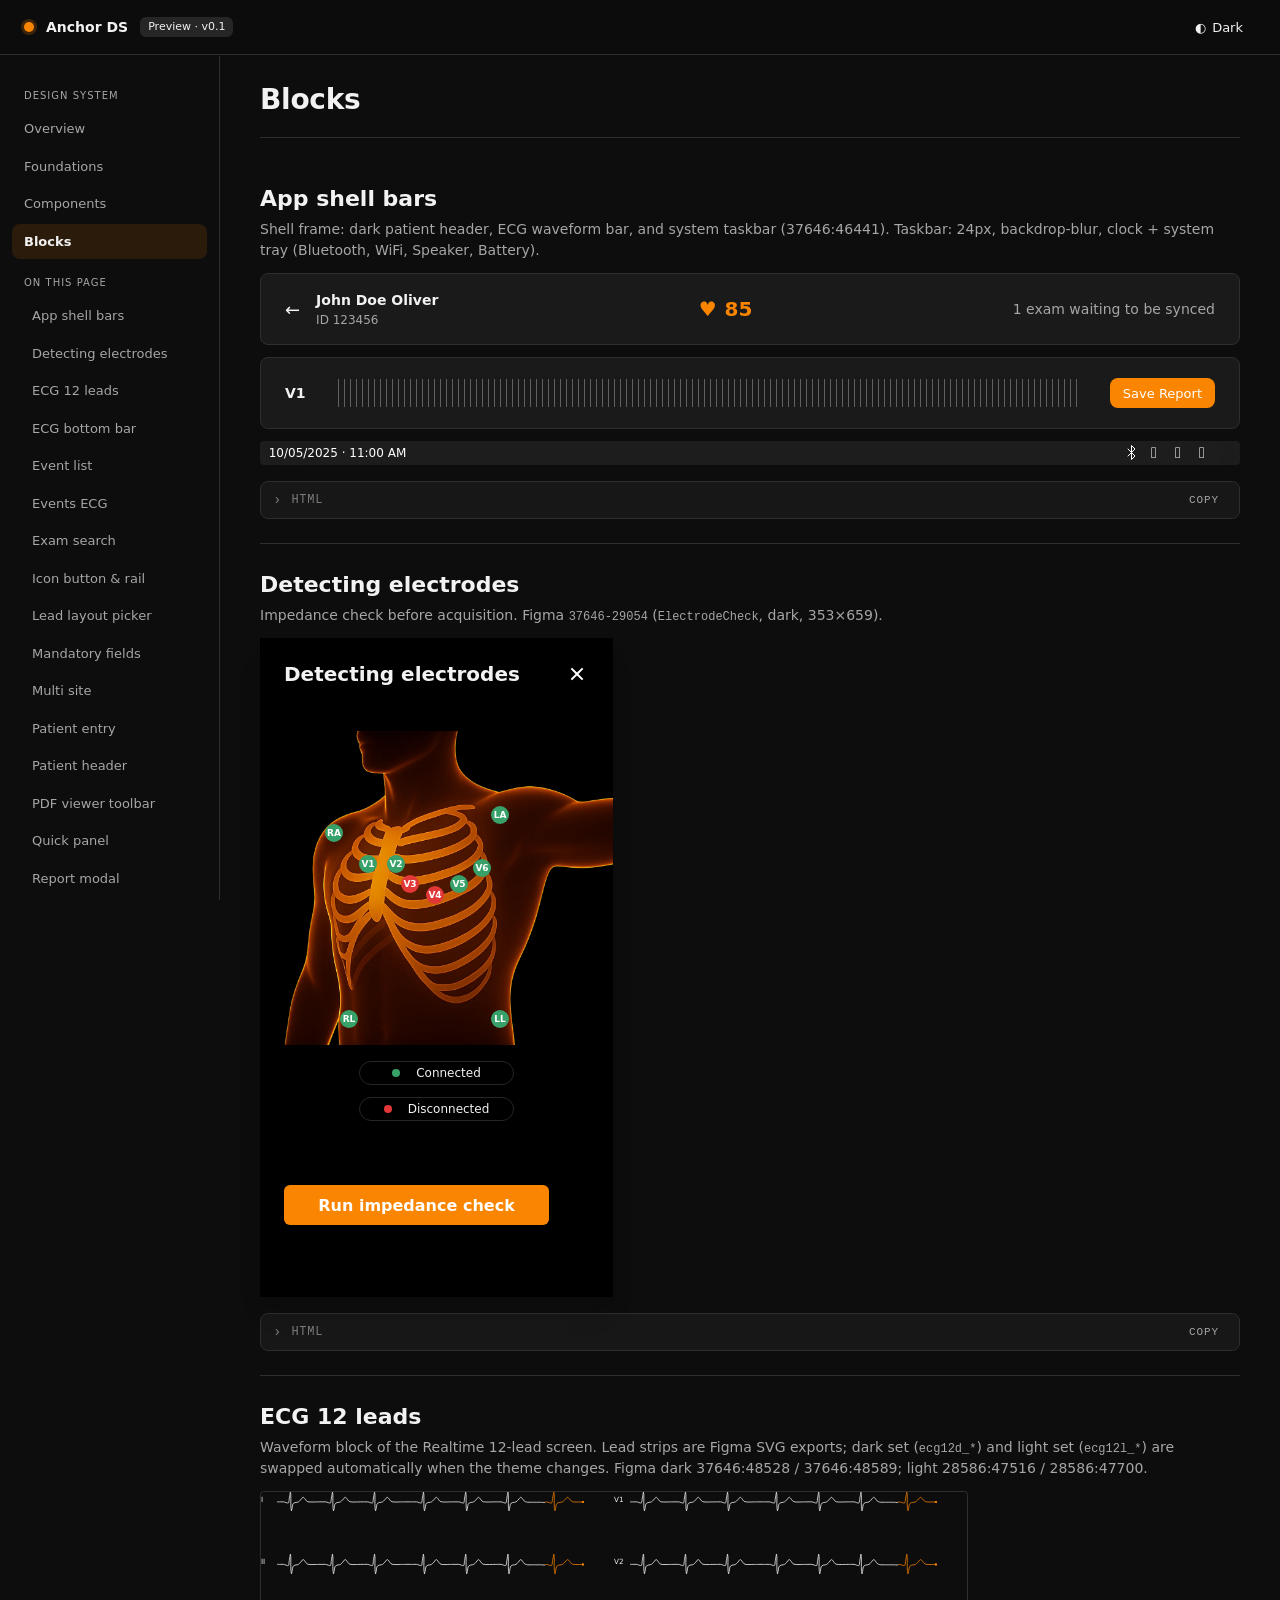
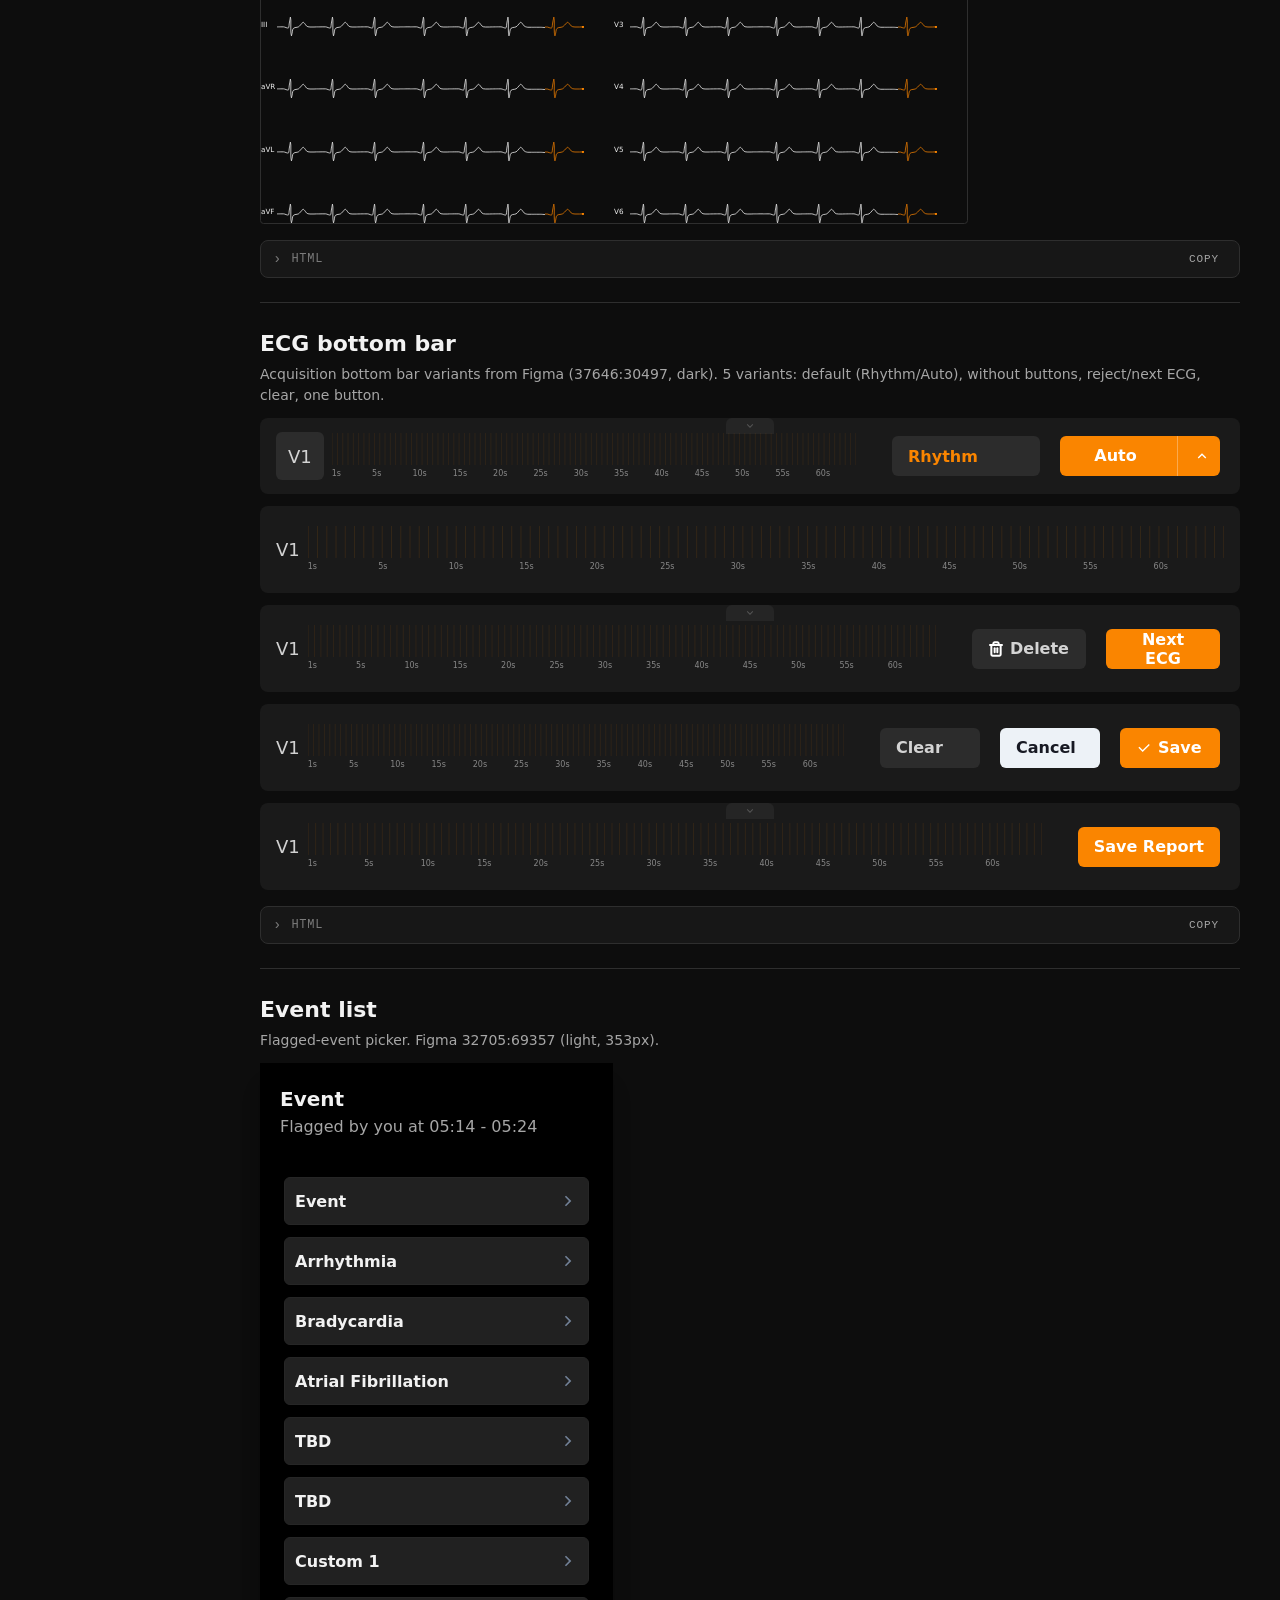
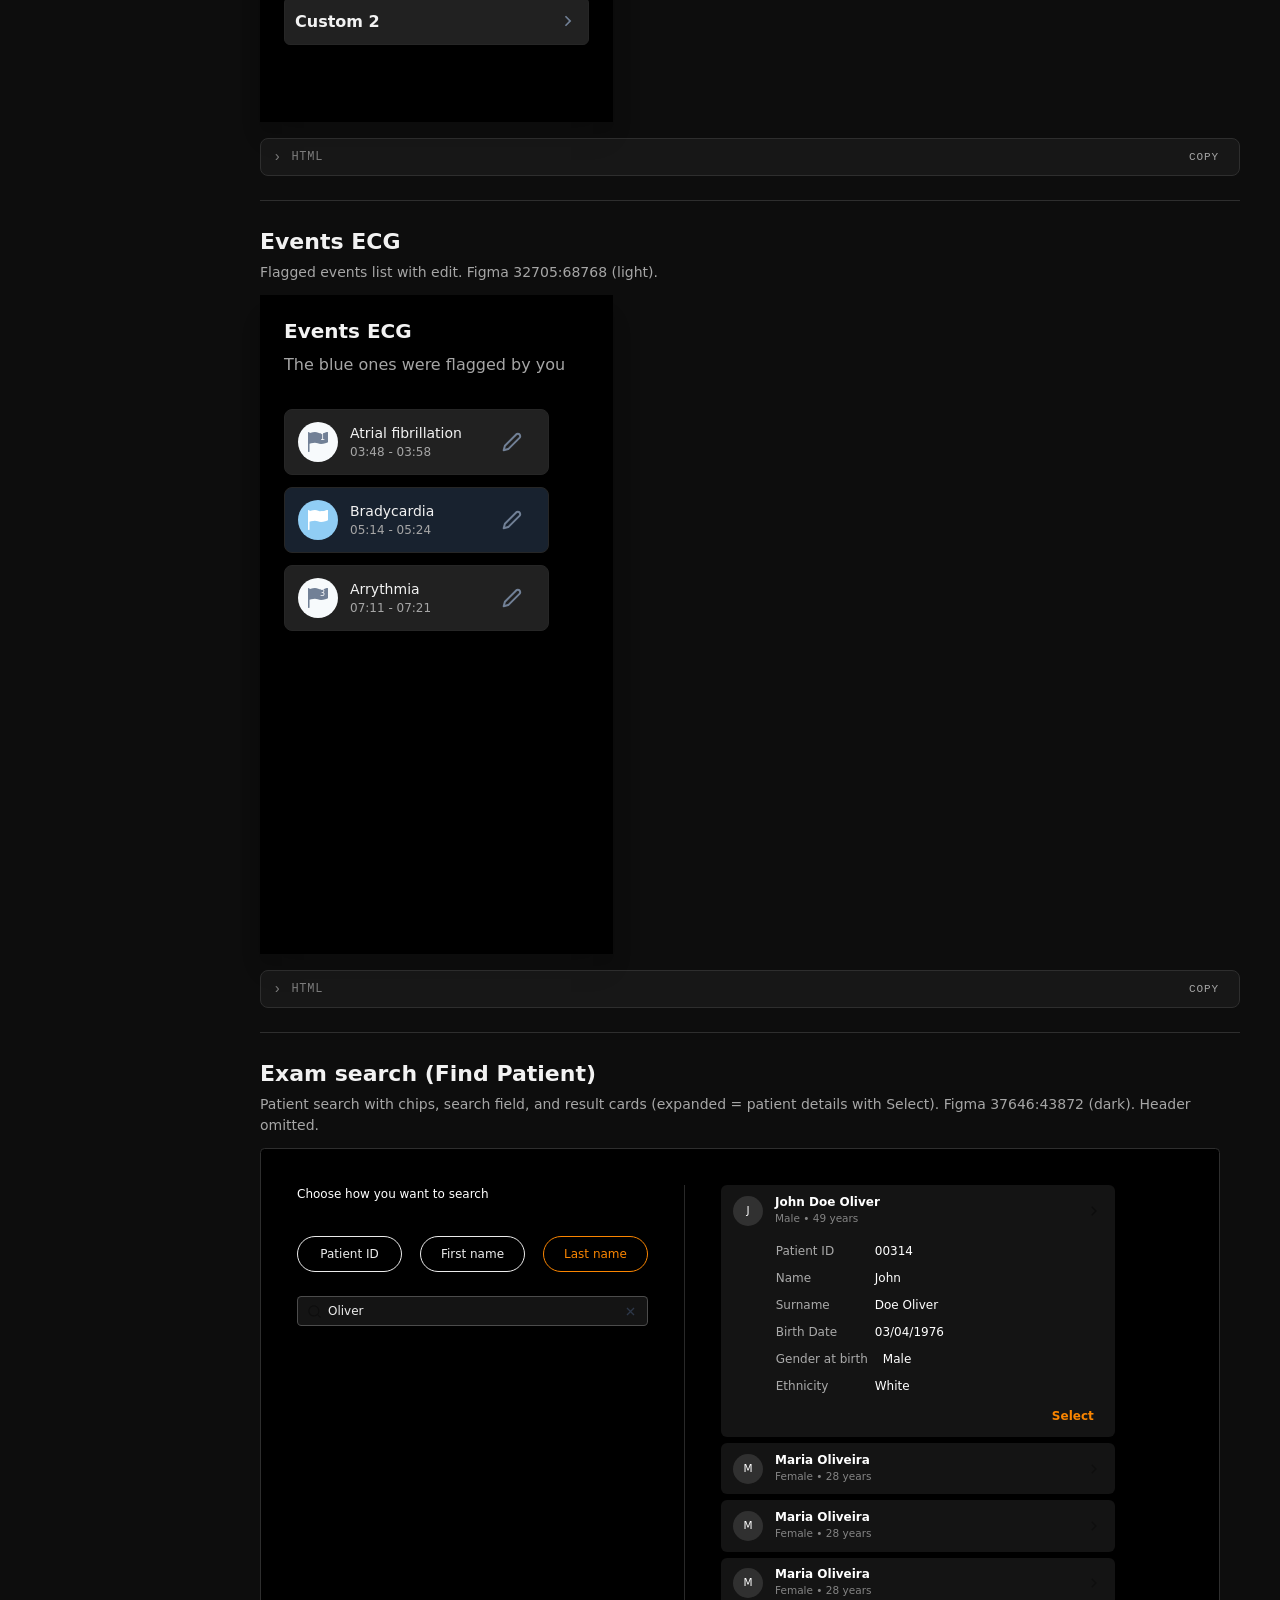
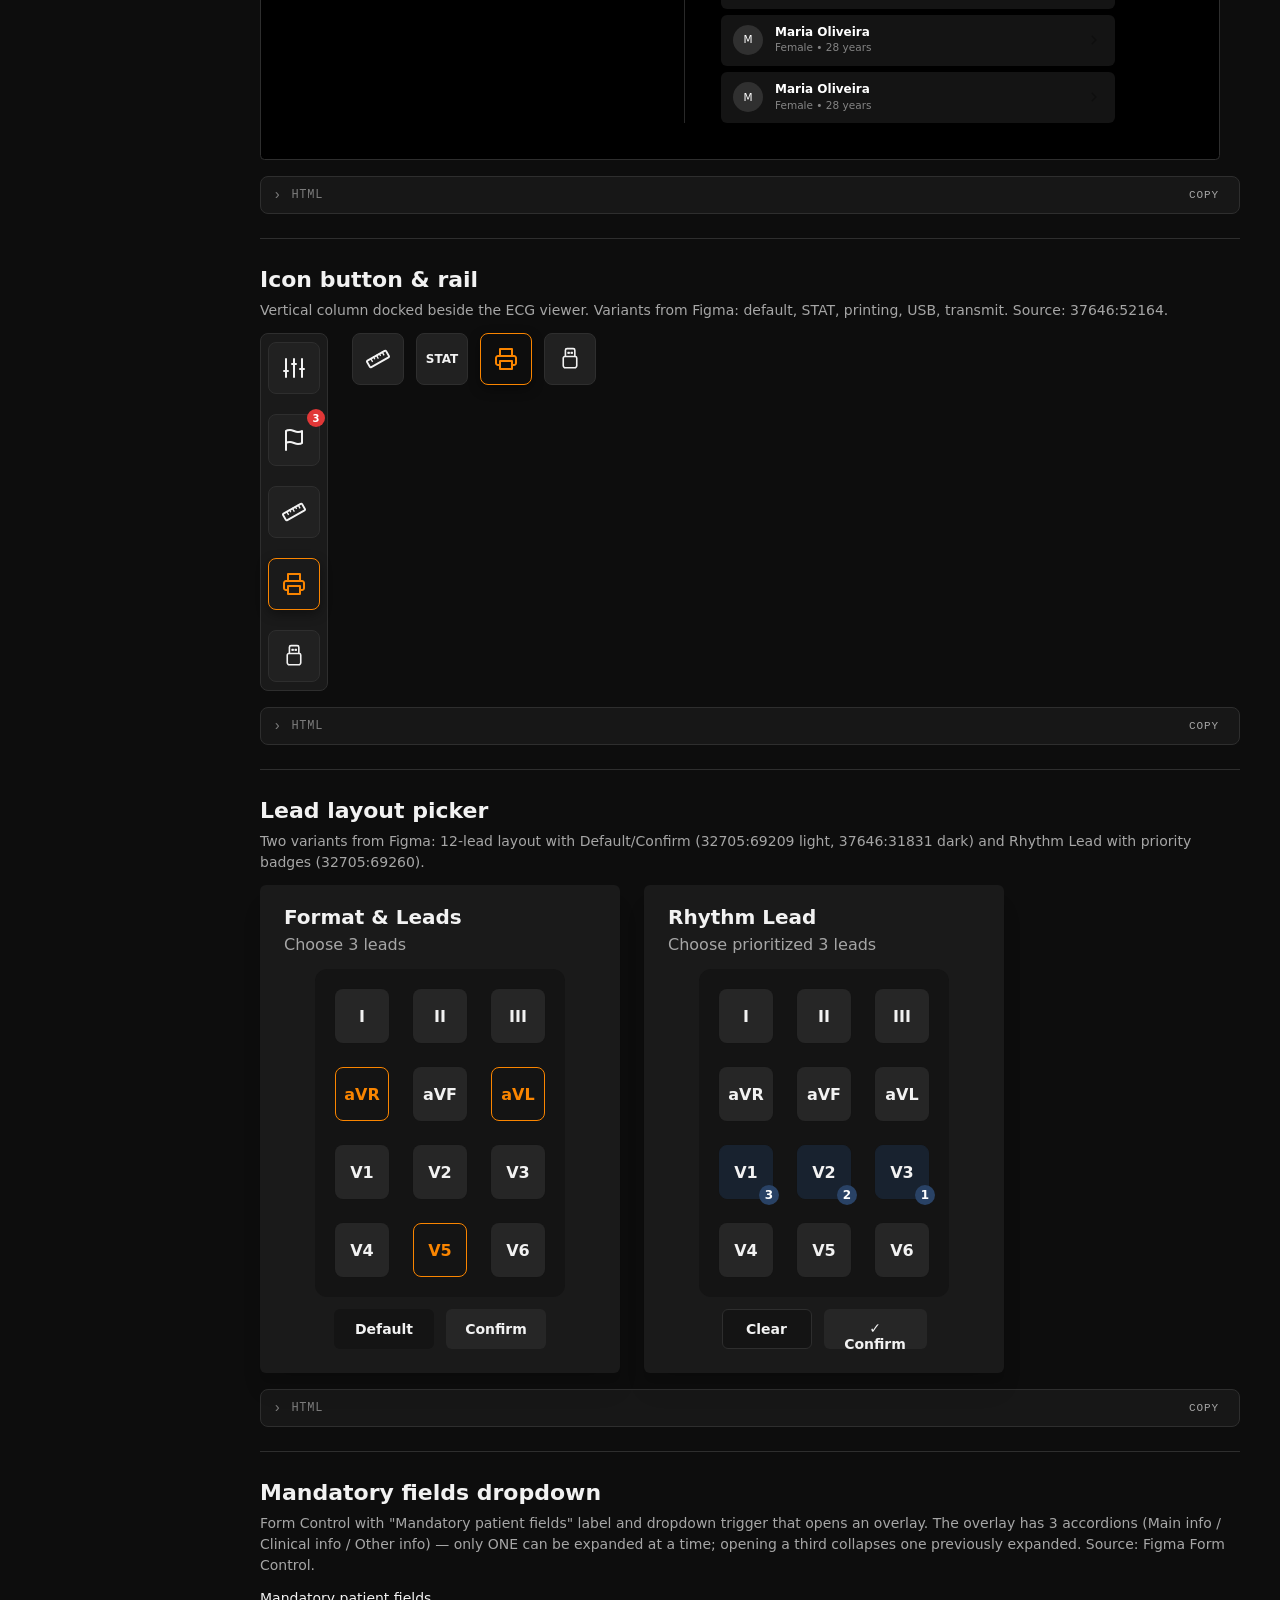
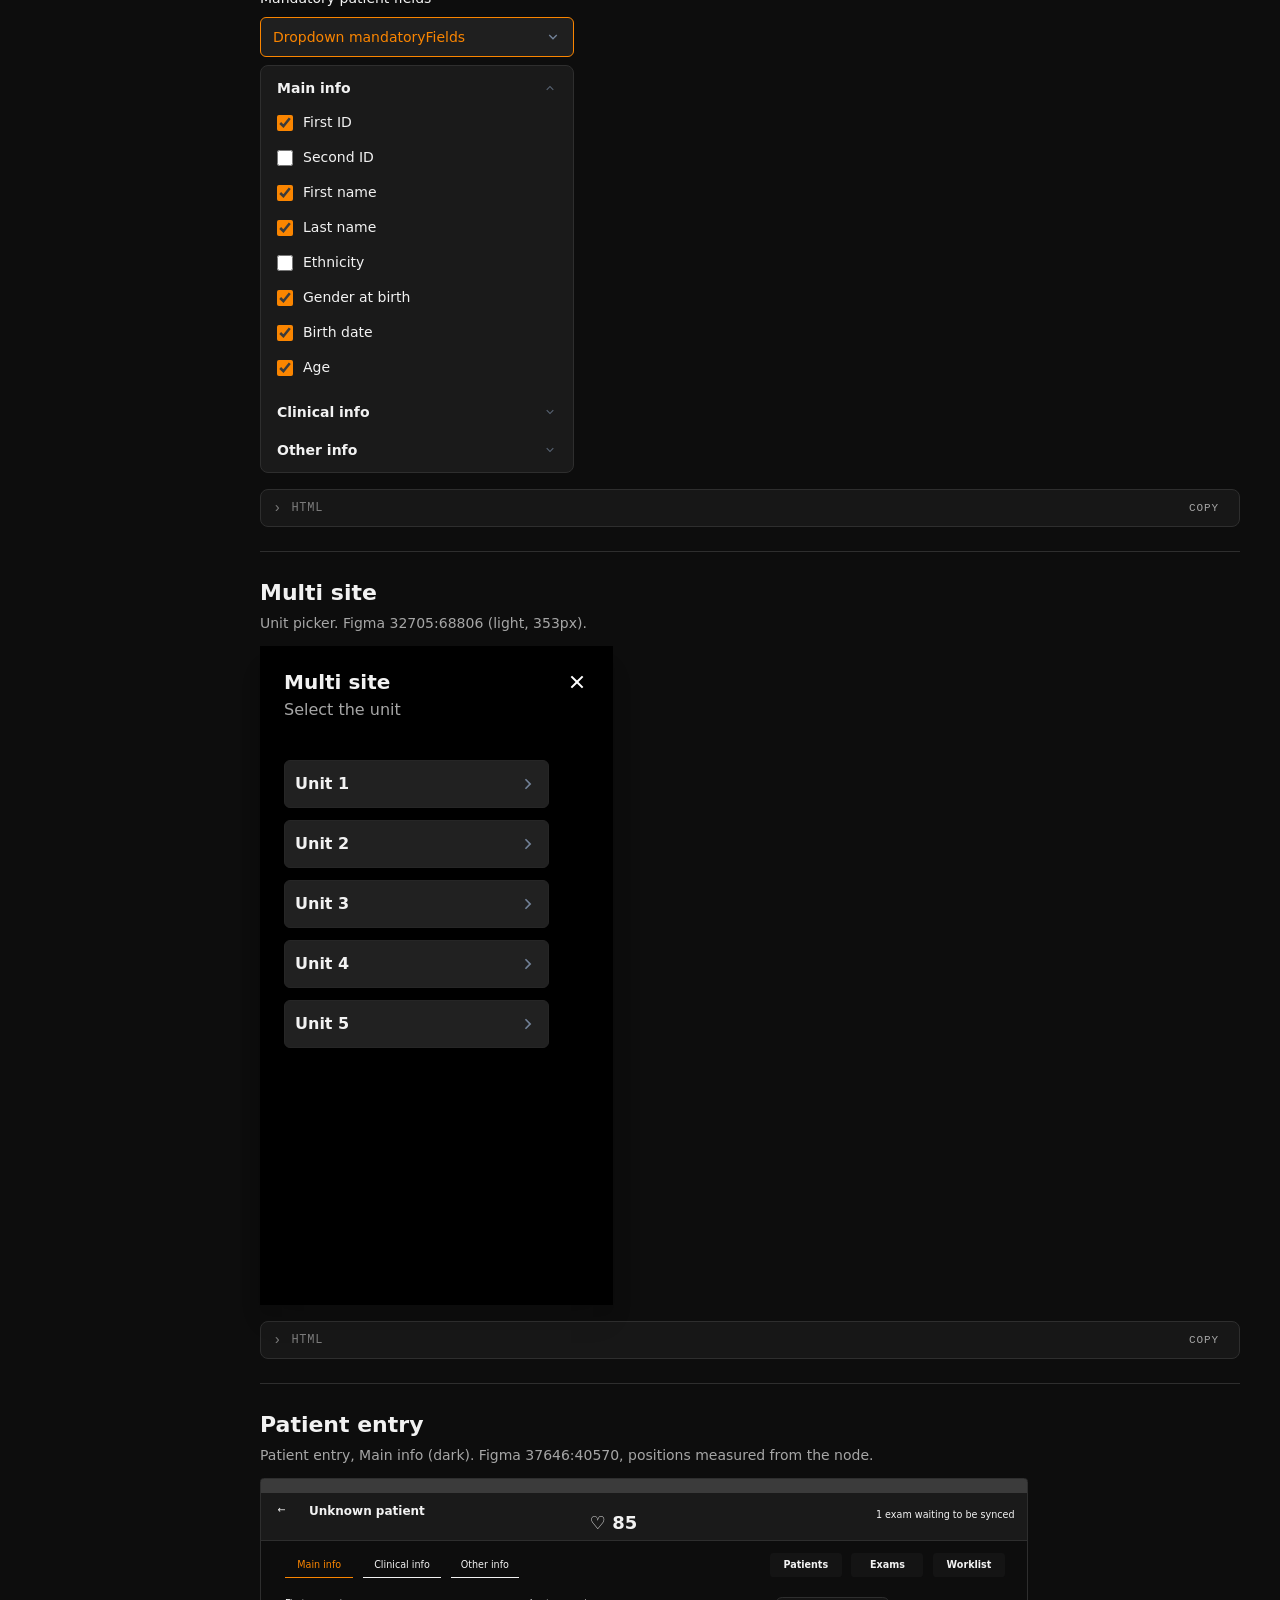
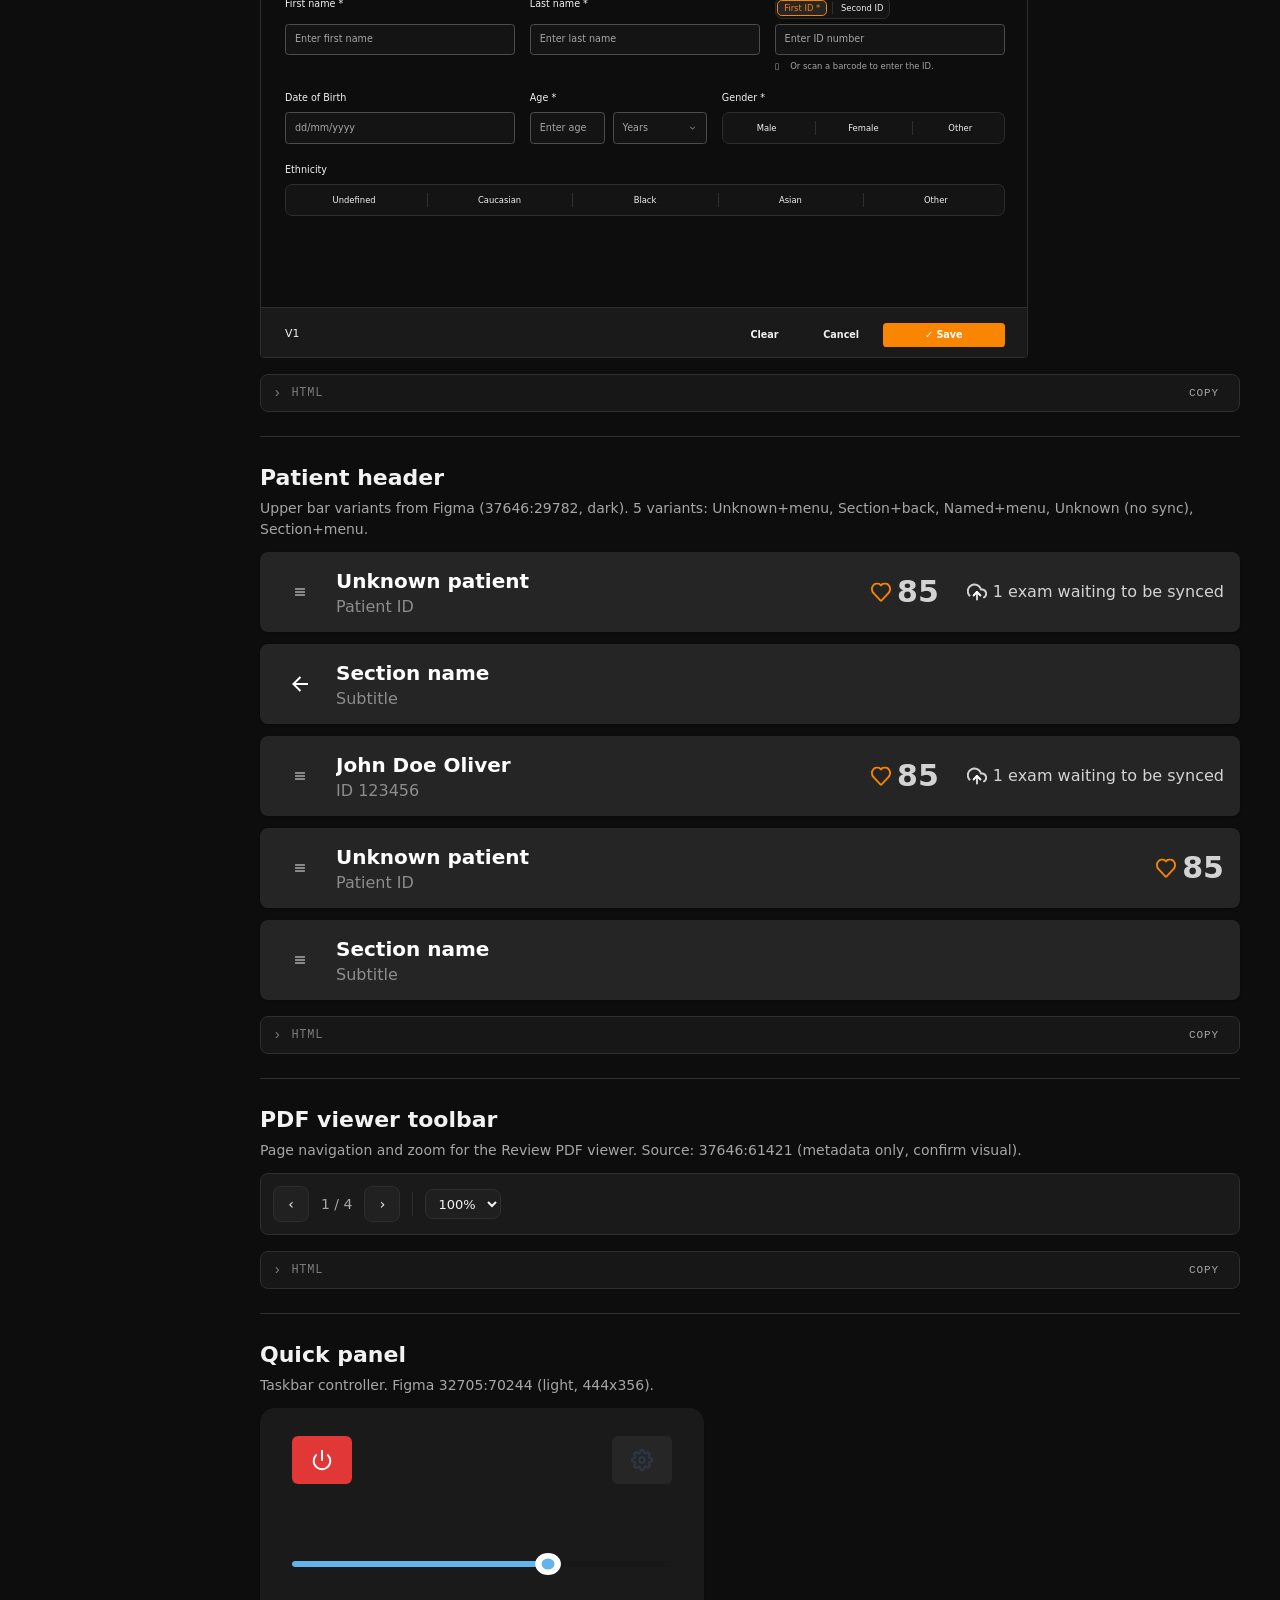
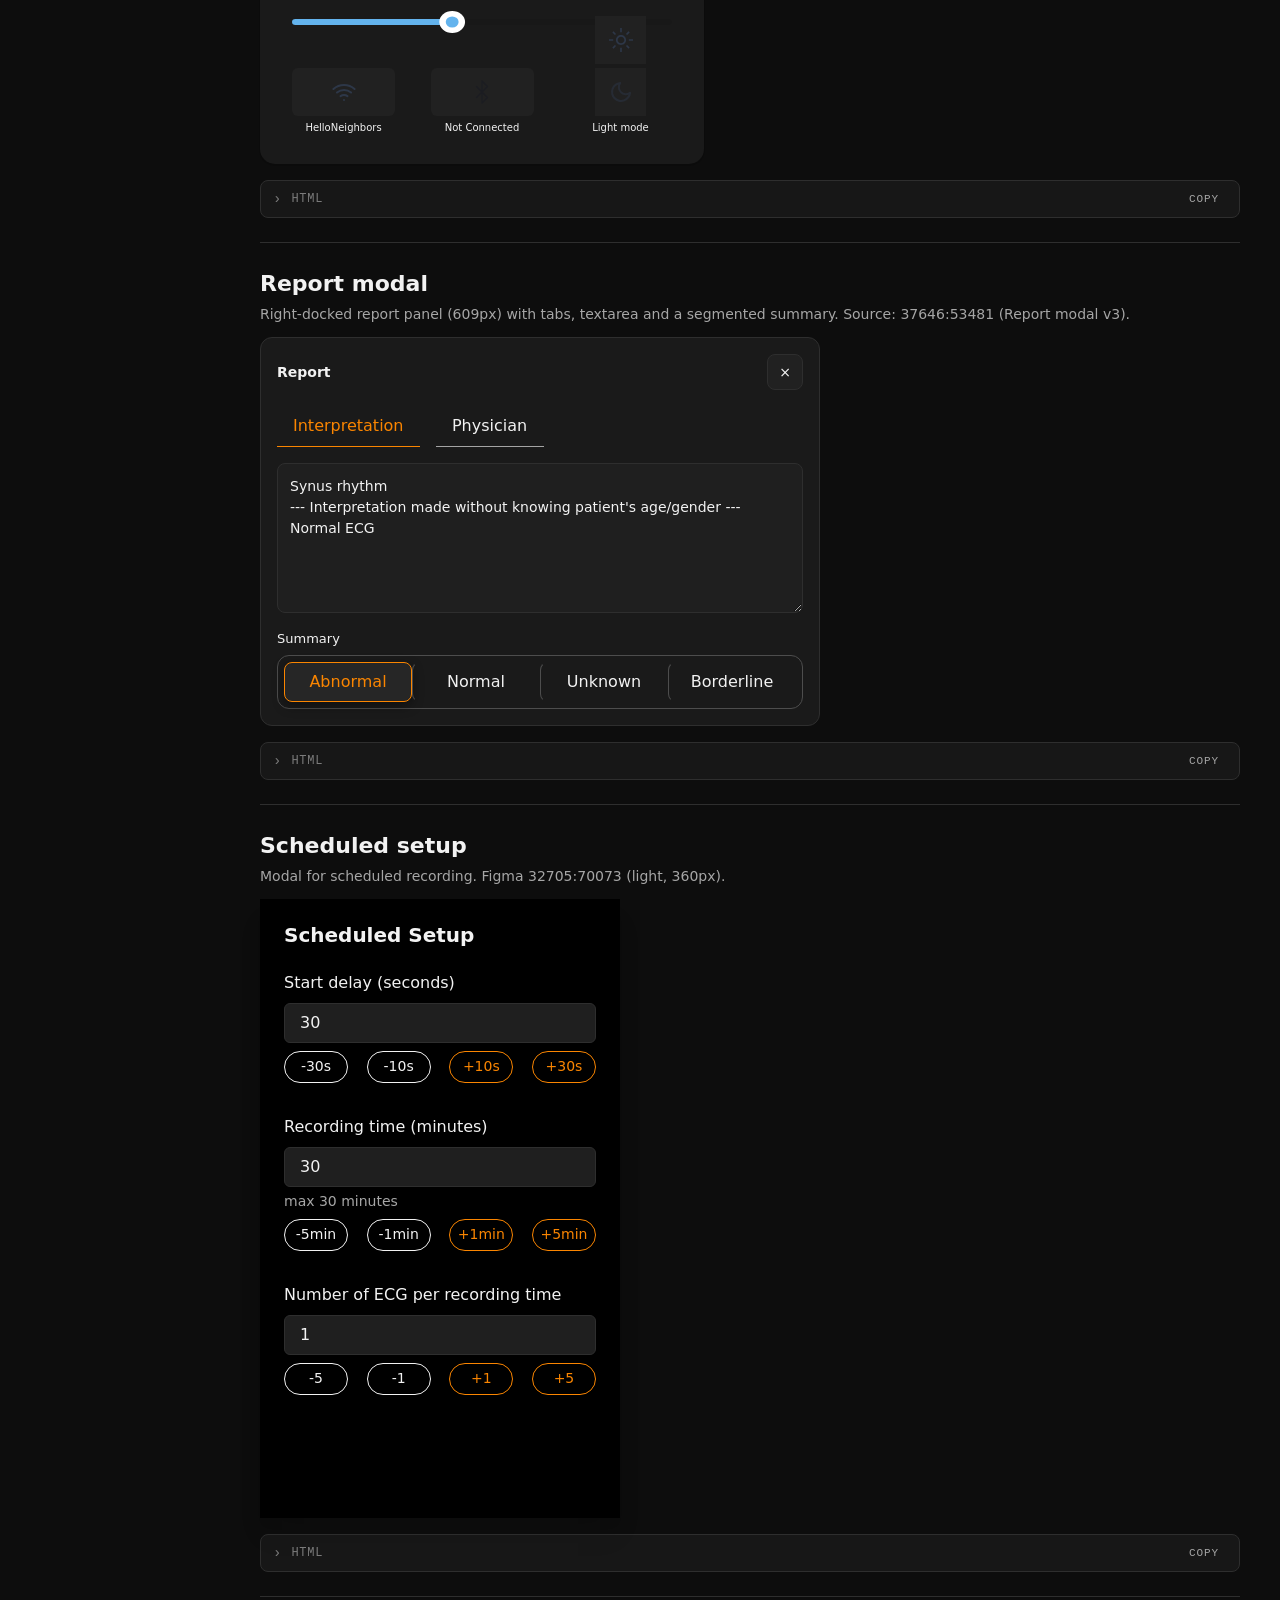
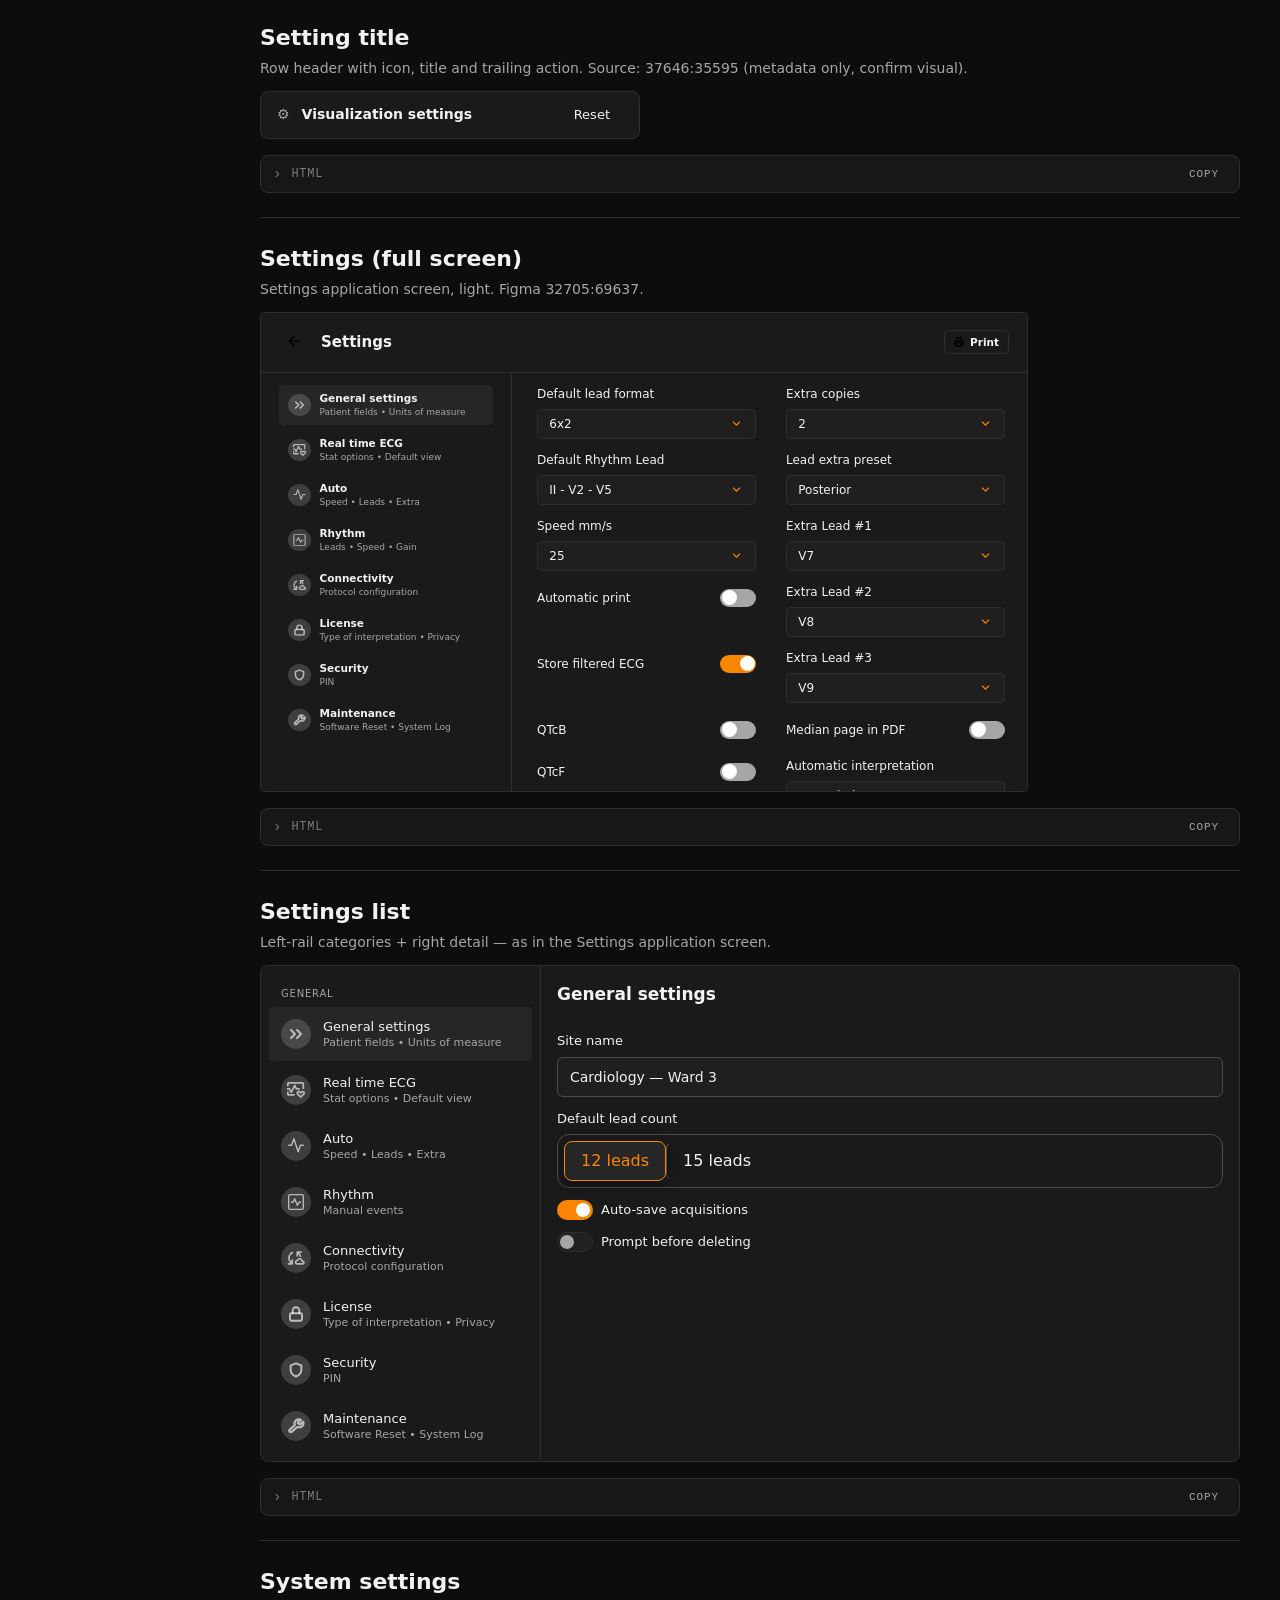
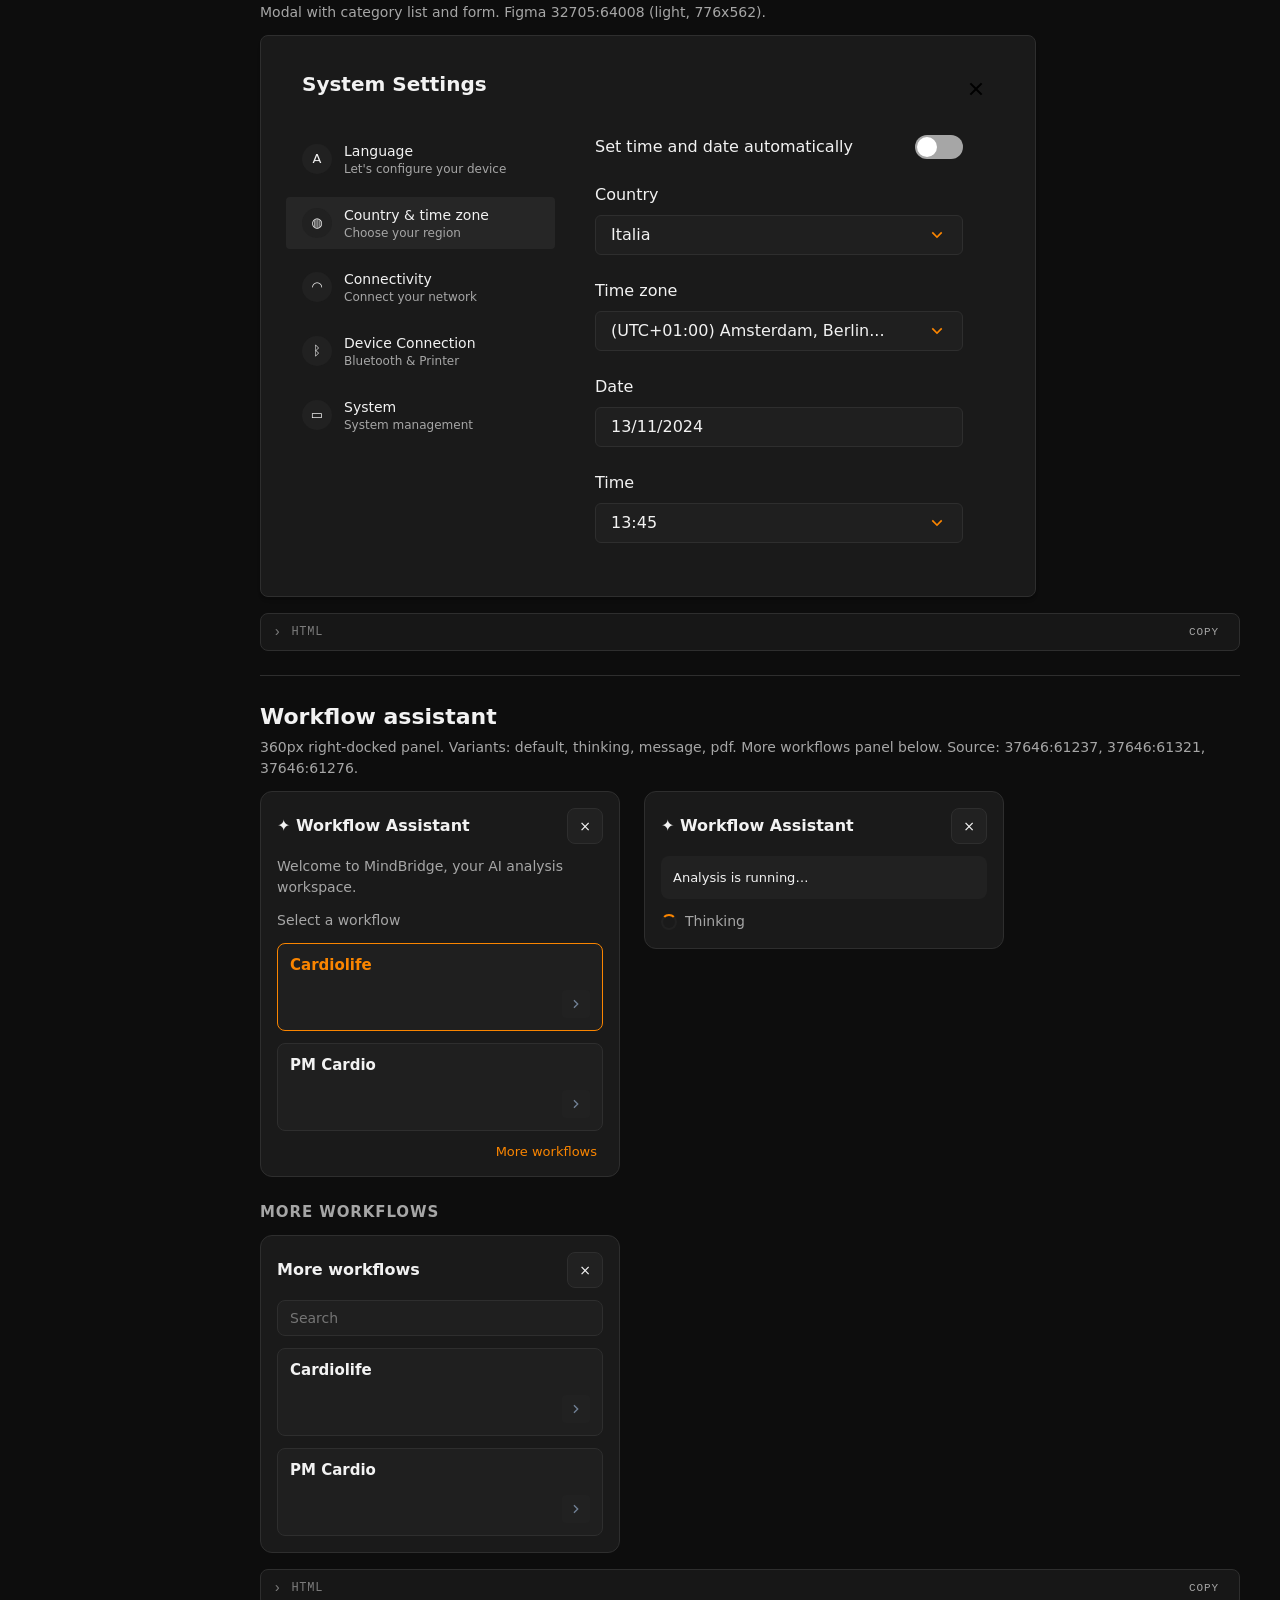
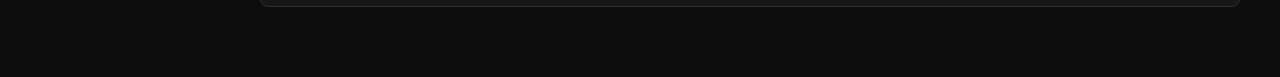
==== blocks.html @ d0bdeda7 "Initial import of Anchor DS Preview Co-Authored-By: Claude Opus 4.7 <noreply@anthropic.com>" ====
<!DOCTYPE html>
<html lang="en" data-theme="dark">
<head>
<meta charset="UTF-8" />
<meta name="viewport" content="width=device-width, initial-scale=1.0" />
<title>Blocks — Anchor DS</title>
<link rel="stylesheet" href="tokens.css?v=5" />
<link rel="stylesheet" href="styles.css?v=5" />
<link rel="stylesheet" href="shell.css?v=5" />
</head>
<body data-page="blocks">
<header class="topbar">
  <div class="topbar-left">
    <a href="index.html" class="brand" style="text-decoration:none;color:inherit"><span class="brand-dot"></span><span>Anchor DS</span><span class="badge badge-neutral">Preview · v0.1</span></a>
  </div>
  <div class="topbar-right">
    <button class="btn btn-ghost btn-sm" id="themeToggle" aria-label="Toggle theme"><span class="theme-icon">◐</span> <span id="themeLabel">Dark</span></button>
  </div>
</header>
<nav class="sidenav">
  <div class="nav-sep">Design System</div>
  <a href="index.html" class="nav-item">Overview</a>
  <a href="foundations.html" class="nav-item">Foundations</a>
  <a href="components.html" class="nav-item">Components</a>
  <a href="blocks.html" class="nav-item active">Blocks</a>
  <div class="nav-sep">On this page</div>
  <a href="#app-shell" class="nav-item nav-sub">App shell bars</a>
  <a href="#electrode-check" class="nav-item nav-sub">Detecting electrodes</a>
  <a href="#ecg-12" class="nav-item nav-sub">ECG 12 leads</a>
  <a href="#ecg-bottom-bar" class="nav-item nav-sub">ECG bottom bar</a>
  <a href="#event-list" class="nav-item nav-sub">Event list</a>
  <a href="#events-ecg" class="nav-item nav-sub">Events ECG</a>
  <a href="#exam-search" class="nav-item nav-sub">Exam search</a>
  <a href="#icon-button" class="nav-item nav-sub">Icon button & rail</a>
  <a href="#lead-picker" class="nav-item nav-sub">Lead layout picker</a>
  <a href="#mandatory" class="nav-item nav-sub">Mandatory fields</a>
  <a href="#multi-site" class="nav-item nav-sub">Multi site</a>
  <a href="#patient-form" class="nav-item nav-sub">Patient entry</a>
  <a href="#patient-header" class="nav-item nav-sub">Patient header</a>
  <a href="#pdf-toolbar" class="nav-item nav-sub">PDF viewer toolbar</a>
  <a href="#quick-panel" class="nav-item nav-sub">Quick panel</a>
  <a href="#report-modal" class="nav-item nav-sub">Report modal</a>
  <a href="#scheduled-setup" class="nav-item nav-sub">Scheduled setup</a>
  <a href="#setting-title" class="nav-item nav-sub">Setting title</a>
  <a href="#settings-light" class="nav-item nav-sub">Settings (full)</a>
  <a href="#settings-list" class="nav-item nav-sub">Settings list</a>
  <a href="#system-settings" class="nav-item nav-sub">System settings</a>
  <a href="#workflow" class="nav-item nav-sub">Workflow assistant</a>
</nav>
<main class="content">
<div class="page-head"><h1>Blocks</h1></div>

<section id="app-shell" class="section">

    <h2>App shell bars</h2>
    <p class="sub">Shell frame: dark patient header, ECG waveform bar, and system taskbar (37646:46441). Taskbar: 24px, backdrop-blur, clock + system tray (Bluetooth, WiFi, Speaker, Battery).</p>
    <div class="stack">
      <div class="upper-bar">
        <div class="upper-left"><span class="upper-back">←</span><div><strong>John Doe Oliver</strong><div class="muted" style="font-size:12px">ID 123456</div></div></div>
        <div class="upper-center"><span class="vital-heart">♥</span> <span class="upper-hr">85</span></div>
        <div class="upper-right muted">1 exam waiting to be synced</div>
      </div>
      <div class="bottom-bar">
        <span class="bottom-lead">V1</span>
        <div class="bottom-wave"></div>
        <button class="btn btn-default btn-sm">Save Report</button>
      </div>
      <div class="sys-taskbar">
        <span class="sys-clock">10/05/2025 · 11:00 AM</span>
        <div class="sys-tray">
          <img src="icons/bluetooth.svg" alt="" class="sys-tray-svg" />
          <span class="sys-tray-icon" aria-label="WiFi">&#xE701;</span>
          <span class="sys-tray-icon" aria-label="Speaker">&#xE15D;</span>
          <span class="sys-tray-icon" aria-label="Battery">&#xEBA9;</span>
        </div>
      </div>
    </div>

</section>

<section id="electrode-check" class="section">

  <h2>Detecting electrodes</h2>
  <p class="sub">Impedance check before acquisition. Figma <code>37646-29054</code> (<code>ElectrodeCheck</code>, dark, 353×659).</p>
  <div class="fm ec">
    <div class="ec-title">Detecting electrodes</div>
    <button class="fm-close" aria-label="Close"><img src="assets/imp_close.svg" alt="" /></button>
    <img class="ec-body" src="assets/imp_torso.png" alt="" />
    <span class="ec-dot" style="left:74px;top:195px">RA</span><span class="ec-dot" style="left:240px;top:177px">LA</span>
    <span class="ec-dot" style="left:108px;top:226px">V1</span><span class="ec-dot" style="left:136px;top:226px">V2</span>
    <span class="ec-dot ec-bad" style="left:150px;top:246px">V3</span><span class="ec-dot ec-bad" style="left:175px;top:257px">V4</span>
    <span class="ec-dot" style="left:199px;top:246px">V5</span><span class="ec-dot" style="left:222px;top:230px">V6</span>
    <span class="ec-dot" style="left:89px;top:381px">RL</span><span class="ec-dot" style="left:240px;top:381px">LL</span>
    <div class="ec-legend"><span class="ec-pill"><i class="ec-led ec-ok"></i>Connected</span><span class="ec-pill"><i class="ec-led ec-bad-led"></i>Disconnected</span></div>
    <button class="ec-run">Run impedance check</button>
  </div>

</section>

<section id="ecg-12" class="section">

    <h2>ECG 12 leads</h2>
    <p class="sub">Waveform block of the Realtime 12-lead screen. Lead strips are Figma SVG exports; dark set (<code>ecg12d_*</code>) and light set (<code>ecg12l_*</code>) are swapped automatically when the theme changes. Figma dark 37646:48528 / 37646:48589; light 28586:47516 / 28586:47700.</p>
    <div class="e12"><div class="e12-col"><div class="e12-row"><span class="e12-lab">I</span><img class="e12-a" src="assets/ecg12d_L0_a.svg" alt="" /><img class="e12-b" src="assets/ecg12d_L0_b.svg" alt="" /><img class="e12-c" src="assets/ecg12d_L0_c.svg" alt="" /></div><div class="e12-row"><span class="e12-lab">II</span><img class="e12-a" src="assets/ecg12d_L1_a.svg" alt="" /><img class="e12-b" src="assets/ecg12d_L1_b.svg" alt="" /><img class="e12-c" src="assets/ecg12d_L1_c.svg" alt="" /></div><div class="e12-row"><span class="e12-lab">III</span><img class="e12-a" src="assets/ecg12d_L2_a.svg" alt="" /><img class="e12-b" src="assets/ecg12d_L2_b.svg" alt="" /><img class="e12-c" src="assets/ecg12d_L2_c.svg" alt="" /></div><div class="e12-row"><span class="e12-lab">aVR</span><img class="e12-a" src="assets/ecg12d_L3_a.svg" alt="" /><img class="e12-b" src="assets/ecg12d_L3_b.svg" alt="" /><img class="e12-c" src="assets/ecg12d_L3_c.svg" alt="" /></div><div class="e12-row"><span class="e12-lab">aVL</span><img class="e12-a" src="assets/ecg12d_L4_a.svg" alt="" /><img class="e12-b" src="assets/ecg12d_L4_b.svg" alt="" /><img class="e12-c" src="assets/ecg12d_L4_c.svg" alt="" /></div><div class="e12-row"><span class="e12-lab">aVF</span><img class="e12-a" src="assets/ecg12d_L5_a.svg" alt="" /><img class="e12-b" src="assets/ecg12d_L5_b.svg" alt="" /><img class="e12-c" src="assets/ecg12d_L5_c.svg" alt="" /></div></div><div class="e12-col"><div class="e12-row"><span class="e12-lab">V1</span><img class="e12-a" src="assets/ecg12d_R0_a.svg" alt="" /><img class="e12-b" src="assets/ecg12d_R0_b.svg" alt="" /><img class="e12-c" src="assets/ecg12d_R0_c.svg" alt="" /></div><div class="e12-row"><span class="e12-lab">V2</span><img class="e12-a" src="assets/ecg12d_R1_a.svg" alt="" /><img class="e12-b" src="assets/ecg12d_R1_b.svg" alt="" /><img class="e12-c" src="assets/ecg12d_R1_c.svg" alt="" /></div><div class="e12-row"><span class="e12-lab">V3</span><img class="e12-a" src="assets/ecg12d_R2_a.svg" alt="" /><img class="e12-b" src="assets/ecg12d_R2_b.svg" alt="" /><img class="e12-c" src="assets/ecg12d_R2_c.svg" alt="" /></div><div class="e12-row"><span class="e12-lab">V4</span><img class="e12-a" src="assets/ecg12d_R3_a.svg" alt="" /><img class="e12-b" src="assets/ecg12d_R3_b.svg" alt="" /><img class="e12-c" src="assets/ecg12d_R3_c.svg" alt="" /></div><div class="e12-row"><span class="e12-lab">V5</span><img class="e12-a" src="assets/ecg12d_R4_a.svg" alt="" /><img class="e12-b" src="assets/ecg12d_R4_b.svg" alt="" /><img class="e12-c" src="assets/ecg12d_R4_c.svg" alt="" /></div><div class="e12-row"><span class="e12-lab">V6</span><img class="e12-a" src="assets/ecg12d_R5_a.svg" alt="" /><img class="e12-b" src="assets/ecg12d_R5_b.svg" alt="" /><img class="e12-c" src="assets/ecg12d_R5_c.svg" alt="" /></div></div></div>

</section>

<section id="ecg-bottom-bar" class="section">

  <h2>ECG bottom bar</h2>
  <p class="sub">Acquisition bottom bar variants from Figma (37646:30497, dark). 5 variants: default (Rhythm/Auto), without buttons, reject/next ECG, clear, one button.</p>
  <div class="stack">

    <!-- variant: default — 76px, swipe handle, V1 pill, Rhythm ghost + Auto split-button -->
    <div class="ebb">
      <div class="ebb-swipe"><img src="assets/ebb_chevron_up.svg" alt="" /></div>
      <div class="ebb-lead">
        <span class="ebb-lead-pill">V1</span>
        <div class="ebb-track"><span class="ebb-wave"></span><span class="ebb-scale"><span>1s</span><span>5s</span><span>10s</span><span>15s</span><span>20s</span><span>25s</span><span>30s</span><span>35s</span><span>40s</span><span>45s</span><span>50s</span><span>55s</span><span>60s</span></span></div>
      </div>
      <div class="ebb-actions">
        <button class="ebb-btn ebb-rhythm">Rhythm</button>
        <div class="ebb-btn ebb-auto"><span class="ebb-auto-label">Auto</span><span class="ebb-auto-sep"></span><img src="assets/ebb_auto_chev.svg" alt="" class="ebb-auto-ico" /></div>
      </div>
    </div>

    <!-- variant: without buttons — 87px, no swipe handle, lead only -->
    <div class="ebb ebb-tall">
      <div class="ebb-lead">
        <span class="ebb-lead-lbl">V1</span>
        <div class="ebb-track"><span class="ebb-wave"></span><span class="ebb-scale"><span>1s</span><span>5s</span><span>10s</span><span>15s</span><span>20s</span><span>25s</span><span>30s</span><span>35s</span><span>40s</span><span>45s</span><span>50s</span><span>55s</span><span>60s</span></span></div>
      </div>
    </div>

    <!-- variant: reject / next ECG — 87px, swipe handle, Delete (trash icon) + Next ECG -->
    <div class="ebb ebb-tall">
      <div class="ebb-swipe"><img src="assets/ebb_chevron_up.svg" alt="" /></div>
      <div class="ebb-lead">
        <span class="ebb-lead-lbl">V1</span>
        <div class="ebb-track"><span class="ebb-wave"></span><span class="ebb-scale"><span>1s</span><span>5s</span><span>10s</span><span>15s</span><span>20s</span><span>25s</span><span>30s</span><span>35s</span><span>40s</span><span>45s</span><span>50s</span><span>55s</span><span>60s</span></span></div>
      </div>
      <div class="ebb-actions">
        <button class="ebb-btn ebb-ghost ebb-delete"><img src="assets/ebb_trash.svg" alt="" /> Delete</button>
        <button class="ebb-btn ebb-primary ebb-next-ecg">Next ECG</button>
      </div>
    </div>

    <!-- variant: clear — 87px, no swipe handle, Clear ghost + Cancel neutral + Save primary -->
    <div class="ebb ebb-tall">
      <div class="ebb-lead">
        <span class="ebb-lead-lbl">V1</span>
        <div class="ebb-track"><span class="ebb-wave"></span><span class="ebb-scale"><span>1s</span><span>5s</span><span>10s</span><span>15s</span><span>20s</span><span>25s</span><span>30s</span><span>35s</span><span>40s</span><span>45s</span><span>50s</span><span>55s</span><span>60s</span></span></div>
      </div>
      <div class="ebb-actions">
        <button class="ebb-btn ebb-ghost">Clear</button>
        <button class="ebb-btn ebb-cancel">Cancel</button>
        <button class="ebb-btn ebb-primary ebb-save"><img src="assets/ebb_save_check.svg" alt="" /> Save</button>
      </div>
    </div>

    <!-- variant: one button — 87px, swipe handle, Save Report primary -->
    <div class="ebb ebb-tall">
      <div class="ebb-swipe"><img src="assets/ebb_chevron_up.svg" alt="" /></div>
      <div class="ebb-lead">
        <span class="ebb-lead-lbl">V1</span>
        <div class="ebb-track"><span class="ebb-wave"></span><span class="ebb-scale"><span>1s</span><span>5s</span><span>10s</span><span>15s</span><span>20s</span><span>25s</span><span>30s</span><span>35s</span><span>40s</span><span>45s</span><span>50s</span><span>55s</span><span>60s</span></span></div>
      </div>
      <div class="ebb-actions">
        <button class="ebb-btn ebb-primary">Save Report</button>
      </div>
    </div>

  </div>

</section>

<section id="event-list" class="section">

  <h2>Event list</h2>
  <p class="sub">Flagged-event picker. Figma 32705:69357 (light, 353px).</p>
  <div class="fm ev">
    <div class="ev-head"><div class="fm-title">Event</div><div class="fm-sub">Flagged by you at 05:14 - 05:24</div></div>
    <button class="fm-close" aria-label="Close"><img src="assets/events_close.svg" alt="" /></button>
    <div class="ev-list"><button class="ev-row"><span class="ev-name">Event</span><img src="assets/chevron_right.svg" alt="" /></button><button class="ev-row"><span class="ev-name">Arrhythmia</span><img src="assets/chevron_right.svg" alt="" /></button><button class="ev-row"><span class="ev-name">Bradycardia</span><img src="assets/chevron_right.svg" alt="" /></button><button class="ev-row"><span class="ev-name">Atrial Fibrillation</span><img src="assets/chevron_right.svg" alt="" /></button><button class="ev-row"><span class="ev-name">TBD</span><img src="assets/chevron_right.svg" alt="" /></button><button class="ev-row"><span class="ev-name">TBD</span><img src="assets/chevron_right.svg" alt="" /></button><button class="ev-row"><span class="ev-name">Custom 1</span><img src="assets/chevron_right.svg" alt="" /></button><button class="ev-row"><span class="ev-name">Custom 2</span><img src="assets/chevron_right.svg" alt="" /></button></div>
  </div>

</section>

<section id="events-ecg" class="section">

  <h2>Events ECG</h2>
  <p class="sub">Flagged events list with edit. Figma 32705:68768 (light).</p>
  <div class="fm ee">
    <div class="ee-title">Events ECG</div>
    <button class="fm-close" aria-label="Close"><img src="assets/events_close.svg" alt="" /></button>
    <div class="ee-sub">The blue ones were flagged by you</div>
    <div class="ee-list"><div class="ee-row"><div><span class="ee-flag"><img class="ee-flag-bg" src="assets/flag_bg.svg" alt="" /><img class="ee-flag-vec" src="assets/flag_vec.svg" alt="" /><b>1</b></span><div><div class="ee-name">Atrial fibrillation</div><div class="ee-time">03:48 - 03:58</div></div></div><button class="ee-edit" aria-label="Edit"><img src="assets/edit2.svg" alt="" /></button></div><div class="ee-row ee-row-blue"><div><span class="ee-flag"><img class="ee-flag-bg" src="assets/flag_bg_blue.svg" alt="" /><img class="ee-flag-vec" src="assets/flag_vec_blue.svg" alt="" /><b>2</b></span><div><div class="ee-name">Bradycardia</div><div class="ee-time">05:14 - 05:24</div></div></div><button class="ee-edit" aria-label="Edit"><img src="assets/edit2.svg" alt="" /></button></div><div class="ee-row"><div><span class="ee-flag"><img class="ee-flag-bg" src="assets/flag_bg.svg" alt="" /><img class="ee-flag-vec" src="assets/flag_vec.svg" alt="" /><b>3</b></span><div><div class="ee-name">Arrythmia</div><div class="ee-time">07:11 - 07:21</div></div></div><button class="ee-edit" aria-label="Edit"><img src="assets/edit2.svg" alt="" /></button></div></div>
  </div>

</section>

<section id="exam-search" class="section">

    <h2>Exam search (Find Patient)</h2>
    <p class="sub">Patient search with chips, search field, and result cards (expanded = patient details with Select). Figma 37646:43872 (dark). Header omitted.</p>
    <div class="scr scr-search">
      <div class="es-left">
        <div class="es-label">Choose how you want to search</div>
        <div class="es-chips"><span class="es-chip">Patient ID</span><span class="es-chip">First name</span><span class="es-chip es-chip-on">Last name</span></div>
        <div class="es-search"><img src="assets/ex_search.svg" alt="" /><span>Oliver</span><img src="assets/ex_clear.svg" alt="" /></div>
      </div>
      <div class="es-right">
        <div class="es-card es-open">
          <div class="es-head"><span class="es-av">J</span><div class="es-head-txt"><b>John Doe Oliver</b><small>Male • 49 years</small></div><img src="assets/ex_chev_up.svg" alt="" class="es-chev" /></div>
          <div class="es-details">
            <div class="es-col">
              <div class="es-kv"><span>Patient ID</span><b>00314</b></div>
              <div class="es-kv"><span>Name</span><b>John</b></div>
              <div class="es-kv"><span>Surname</span><b>Doe Oliver</b></div>
              <div class="es-kv"><span>Birth Date</span><b>03/04/1976</b></div>
            </div>
            <div class="es-col">
              <div class="es-kv"><span>Gender at birth</span><b>Male</b></div>
              <div class="es-kv"><span>Ethnicity</span><b>White</b></div>
            </div>
          </div>
          <button class="es-select">Select</button>
        </div>
        <div class="es-card"><div class="es-head"><span class="es-av">M</span><div class="es-head-txt"><b>Maria Oliveira</b><small>Female • 28 years</small></div><img src="assets/ex_chev_down.svg" alt="" class="es-chev" /></div></div>
        <div class="es-card"><div class="es-head"><span class="es-av">M</span><div class="es-head-txt"><b>Maria Oliveira</b><small>Female • 28 years</small></div><img src="assets/ex_chev_down.svg" alt="" class="es-chev" /></div></div>
        <div class="es-card"><div class="es-head"><span class="es-av">M</span><div class="es-head-txt"><b>Maria Oliveira</b><small>Female • 28 years</small></div><img src="assets/ex_chev_down.svg" alt="" class="es-chev" /></div></div>
        <div class="es-card"><div class="es-head"><span class="es-av">M</span><div class="es-head-txt"><b>Maria Oliveira</b><small>Female • 28 years</small></div><img src="assets/ex_chev_down.svg" alt="" class="es-chev" /></div></div>
        <div class="es-card"><div class="es-head"><span class="es-av">M</span><div class="es-head-txt"><b>Maria Oliveira</b><small>Female • 28 years</small></div><img src="assets/ex_chev_down.svg" alt="" class="es-chev" /></div></div>
      </div>
    </div>

</section>


<section id="icon-button" class="section">

    <h2>Icon button &amp; rail</h2>
    <p class="sub">Vertical column docked beside the ECG viewer. Variants from Figma: default, STAT, printing, USB, transmit. Source: 37646:52164.</p>
    <div class="row" style="align-items:flex-start;gap:var(--sp-2xl)">
      <div class="icon-rail">
        <button class="icon-btn" aria-label="Settings"><span class="ico ico-settings"></span></button>
        <button class="icon-btn" aria-label="Events"><span class="count-badge">3</span><span class="ico ico-flag"></span></button>
        <button class="icon-btn" aria-label="Ruler"><span class="ico ico-ruler"></span></button>
        <button class="icon-btn active" aria-label="Printing"><span class="ico ico-print"></span></button>
        <button class="icon-btn" aria-label="USB"><span class="ico ico-usb"></span></button>
      </div>
      <div class="row" style="gap:var(--sp-md)">
        <button class="icon-btn" aria-label="Ruler"><span class="ico ico-ruler"></span></button>
        <button class="icon-btn icon-btn-stat" aria-label="STAT">STAT</button>
        <button class="icon-btn active" aria-label="Printing selected"><span class="ico ico-print"></span></button>
        <button class="icon-btn" aria-label="USB"><span class="ico ico-usb"></span></button>
      </div>
    </div>

</section>

<section id="lead-picker" class="section">

    <h2>Lead layout picker</h2>
    <p class="sub">Two variants from Figma: 12-lead layout with Default/Confirm (32705:69209 light, 37646:31831 dark) and Rhythm Lead with priority badges (32705:69260).</p>
    <div class="lp-row">
      <div class="lp-frame">
        <div class="lp-head"><div class="lp-title">Format &amp; Leads</div><div class="lp-sub">Choose 3 leads</div></div>
        <div class="lp-card"><button class="lp-tile ">I</button><button class="lp-tile ">II</button><button class="lp-tile ">III</button><button class="lp-tile is-selected">aVR</button><button class="lp-tile ">aVF</button><button class="lp-tile is-selected">aVL</button><button class="lp-tile ">V1</button><button class="lp-tile ">V2</button><button class="lp-tile ">V3</button><button class="lp-tile ">V4</button><button class="lp-tile is-selected">V5</button><button class="lp-tile ">V6</button></div>
        <div class="lp-actions"><button class="fm-btn fm-btn-default">Default</button><button class="fm-btn fm-btn-confirm">Confirm</button></div>
      </div>
      <div class="lp-frame">
        <div class="lp-head"><div class="lp-title">Rhythm Lead</div><div class="lp-sub">Choose prioritized 3 leads</div></div>
        <div class="lp-card"><button class="lp-tile ">I</button><button class="lp-tile ">II</button><button class="lp-tile ">III</button><button class="lp-tile ">aVR</button><button class="lp-tile ">aVF</button><button class="lp-tile ">aVL</button><span class="lp-tile-wrap"><button class="lp-tile is-selected">V1</button><span class="lp-badge">3</span></span><span class="lp-tile-wrap"><button class="lp-tile is-selected">V2</button><span class="lp-badge">2</span></span><span class="lp-tile-wrap"><button class="lp-tile is-selected">V3</button><span class="lp-badge">1</span></span><button class="lp-tile ">V4</button><button class="lp-tile ">V5</button><button class="lp-tile ">V6</button></div>
        <div class="lp-actions"><button class="lp-btn lp-clear">Clear</button><button class="lp-btn lp-confirm">✓ Confirm</button></div>
      </div>
    </div>

</section>

<section id="mandatory" class="section">

    <h2>Mandatory fields dropdown</h2>
    <p class="sub">Form Control with "Mandatory patient fields" label and dropdown trigger that opens an overlay. The overlay has 3 accordions (Main info / Clinical info / Other info) — only ONE can be expanded at a time; opening a third collapses one previously expanded. Source: Figma Form Control.</p>
    <div class="mf-wrap">
      <div class="mf-label">Mandatory patient fields</div>
      <button class="mf-trigger mf-trigger-open">
        <span>Dropdown mandatoryFields</span>
        <img src="assets/chevron_right.svg" alt="" class="mf-trigger-chev" />
      </button>
      <div class="mf-panel">
        <!-- Main info — expanded -->
        <div class="mf-acc mf-acc-open">
          <button class="mf-acc-head">Main info <img src="assets/chevron_right.svg" alt="" /></button>
          <div class="mf-acc-body">
            <label class="mf-item"><input type="checkbox" checked /> First ID</label>
            <label class="mf-item"><input type="checkbox" /> Second ID</label>
            <label class="mf-item"><input type="checkbox" checked /> First name</label>
            <label class="mf-item"><input type="checkbox" checked /> Last name</label>
            <label class="mf-item"><input type="checkbox" /> Ethnicity</label>
            <label class="mf-item"><input type="checkbox" checked /> Gender at birth</label>
            <label class="mf-item"><input type="checkbox" checked /> Birth date</label>
            <label class="mf-item"><input type="checkbox" checked /> Age</label>
          </div>
        </div>
        <!-- Clinical info — collapsed -->
        <div class="mf-acc">
          <button class="mf-acc-head">Clinical info <img src="assets/chevron_right.svg" alt="" /></button>
        </div>
        <!-- Other info — collapsed -->
        <div class="mf-acc">
          <button class="mf-acc-head">Other info <img src="assets/chevron_right.svg" alt="" /></button>
        </div>
      </div>
    </div>

</section>

<section id="multi-site" class="section">

  <h2>Multi site</h2>
  <p class="sub">Unit picker. Figma 32705:68806 (light, 353px).</p>
  <div class="fm ms">
    <div class="ms-head"><div class="fm-title">Multi site</div><div class="fm-sub">Select the unit</div></div>
    <button class="fm-close" aria-label="Close"><img src="assets/multi_close.svg" alt="" /></button>
    <div class="ms-list"><button class="ev-row"><span class="ev-name">Unit 1</span><img src="assets/multi_chev.svg" alt="" /></button><button class="ev-row"><span class="ev-name">Unit 2</span><img src="assets/multi_chev.svg" alt="" /></button><button class="ev-row"><span class="ev-name">Unit 3</span><img src="assets/multi_chev.svg" alt="" /></button><button class="ev-row"><span class="ev-name">Unit 4</span><img src="assets/multi_chev.svg" alt="" /></button><button class="ev-row"><span class="ev-name">Unit 5</span><img src="assets/multi_chev.svg" alt="" /></button></div>
  </div>

</section>

<section id="patient-form" class="section">

  <h2>Patient entry</h2>
  <p class="sub">Patient entry, Main info (dark). Figma 37646:40570, positions measured from the node.</p>
<div class="pf">
      <div class="pf-task" style="left:0px;top:0px;width:1280px;height:24px"></div>
      <div class="pf-upper" style="left:0px;top:24px;width:1280px;height:80px"></div>
      <div class="pf-back" style="left:28px;top:40px;width:24px;height:24px">←</div>
      <div class="pf-title" style="left:80px;top:42px;width:300px;height:24px">Unknown patient</div>
      <div class="pf-hr" style="left:548px;top:50px;width:184px;height:30px">♡ 85</div>
      <div class="pf-sync" style="left:856px;top:48px;width:400px;height:24px">1 exam waiting to be synced</div>
      <div class="pf-tab is-on" data-pane="m" style="left:40px;top:124px;width:114px;height:41px">Main info</div>
      <div class="pf-tab" data-pane="c" style="left:170px;top:124px;width:130px;height:41px">Clinical info</div>
      <div class="pf-tab" data-pane="o" style="left:316px;top:124px;width:114px;height:41px">Other info</div>
      <div class="pf-btn" style="left:848px;top:124px;width:120px;height:40px">Patients</div>
      <div class="pf-btn" style="left:984px;top:124px;width:120px;height:40px">Exams</div>
      <div class="pf-btn" style="left:1120px;top:124px;width:120px;height:40px">Worklist</div>
      <div class="pf-lab" style="left:40px;top:197px;width:300px;height:24px">First name *</div>
      <div class="pf-in" style="left:40px;top:241px;width:384px;height:52px">Enter first name</div>
      <div class="pf-lab" style="left:448px;top:197px;width:300px;height:24px">Last name *</div>
      <div class="pf-in" style="left:448px;top:241px;width:384px;height:52px">Enter last name</div>
      <div class="pf-chip" style="left:856px;top:197px;width:192px;height:36px"></div>
      <div class="pf-b pf-b-on" style="left:860px;top:201px;width:84px;height:28px">First ID *</div>
      <div class="pf-sep" style="left:952px;top:205px;width:1px;height:20px"></div>
      <div class="pf-b" style="left:960px;top:201px;width:84px;height:28px">Second ID</div>
      <div class="pf-in" style="left:856px;top:241px;width:384px;height:52px">Enter ID number</div>
      <div class="pf-hint-ico" style="left:856px;top:301px;width:18px;height:17px">▯</div>
      <div class="pf-hint" style="left:882px;top:301px;width:224px;height:20px">Or scan a barcode to enter the ID.</div>
      <div class="pf-lab" style="left:40px;top:353px;width:300px;height:24px">Date of Birth</div>
      <div class="pf-in" style="left:40px;top:389px;width:384px;height:52px">dd/mm/yyyy</div>
      <div class="pf-lab" style="left:448px;top:353px;width:300px;height:24px">Age *</div>
      <div class="pf-in" style="left:448px;top:389px;width:126px;height:52px">Enter age</div>
      <div class="pf-in" style="left:586px;top:389px;width:158px;height:52px">Years<img class="pf-chev" src="assets/chevron_right.svg" alt="" style="transform:rotate(90deg);margin-left:auto;width:16px;height:16px" /></div>
      <div class="pf-lab" style="left:768px;top:353px;width:300px;height:24px">Gender *</div>
      <div class="pf-seg" style="left:768px;top:389px;width:472px;height:52px;border-radius:12px"></div><div class="pf-b" style="left:774px;top:395px;width:137.33px;height:40px">Male</div><div class="pf-b" style="left:935.33px;top:395px;width:137.33px;height:40px">Female</div><div class="pf-b" style="left:1096.67px;top:395px;width:137.33px;height:40px">Other</div><div class="pf-sep" style="left:923.33px;top:403px;width:1px;height:24px"></div><div class="pf-sep" style="left:1084.67px;top:403px;width:1px;height:24px"></div>
      <div class="pf-lab" style="left:40px;top:473px;width:300px;height:24px">Ethnicity</div>
      <div class="pf-seg" style="left:40px;top:509px;width:1200px;height:52px;border-radius:12px"></div><div class="pf-b" style="left:46px;top:515px;width:218.4px;height:40px">Undefined</div><div class="pf-b" style="left:288.4px;top:515px;width:218.4px;height:40px">Caucasian</div><div class="pf-b" style="left:530.8px;top:515px;width:218.4px;height:40px">Black</div><div class="pf-b" style="left:773.2px;top:515px;width:218.4px;height:40px">Asian</div><div class="pf-b" style="left:1015.6px;top:515px;width:218.4px;height:40px">Other</div><div class="pf-sep" style="left:276.4px;top:523px;width:1px;height:24px"></div><div class="pf-sep" style="left:518.8px;top:523px;width:1px;height:24px"></div><div class="pf-sep" style="left:761.2px;top:523px;width:1px;height:24px"></div><div class="pf-sep" style="left:1003.6px;top:523px;width:1px;height:24px"></div>
      <div class="pf-bar" style="left:0px;top:713px;width:1280px;height:87px"></div>
      <div class="pf-v1" style="left:40px;top:745px;width:40px;height:24px">V1</div>
      <div class="pf-btn2" style="left:780px;top:740px;width:118px;height:40px">Clear</div>
      <div class="pf-btn2 pf-cancel" style="left:908px;top:740px;width:118px;height:40px">Cancel</div>
      <div class="pf-btn2 pf-save" style="left:1036px;top:740px;width:204px;height:40px">✓ Save</div>
      <div class="pf-alt" data-p="c" style="display:none"><div class="pf-lab" style="left:40px;top:197px">Weight (kg)</div><div class="pf-in" style="left:40px;top:241px;width:160px;height:52px">Enter weight</div><div class="pf-lab" style="left:228px;top:197px">Height (cm)</div><div class="pf-in" style="left:228px;top:241px;width:160px;height:52px">Enter height</div><div class="pf-lab" style="left:416px;top:197px">Systolic (mmHg)</div><div class="pf-in" style="left:416px;top:241px;width:160px;height:52px">Enter systolic</div><div class="pf-lab" style="left:604px;top:197px">Diastolic (mmHg)</div><div class="pf-in" style="left:604px;top:241px;width:160px;height:52px">Enter diastolic</div><div class="pf-lab" style="left:792px;top:197px">SPO2 (%)</div><div class="pf-in" style="left:792px;top:241px;width:160px;height:52px">Enter SPO2</div><div class="pf-lab" style="left:40px;top:353px">Therapy</div><div class="pf-in" style="left:40px;top:397px;width:440px;height:52px">Describe therapy</div><div class="pf-lab" style="left:40px;top:437px">Technician</div><div class="pf-in" style="left:40px;top:481px;width:440px;height:52px">Enter technician name</div><div class="pf-lab" style="left:528px;top:353px">Diagnostic query</div><div class="pf-in" style="left:528px;top:397px;width:712px;height:140px;align-items:flex-start;padding-top:8px">Describe the clinical question or suspected condition</div></div>
      <div class="pf-alt" data-p="o" style="display:none"><div class="pf-lab" style="left:40px;top:197px">Email</div><div class="pf-in" style="left:40px;top:241px;width:320px;height:52px">name@email.com</div><div class="pf-lab" style="left:380px;top:197px">Mobile number</div><div class="pf-in" style="left:380px;top:241px;width:260px;height:52px">+00 000 000 0000</div><div class="pf-lab" style="left:656px;top:197px">Notes</div><div class="pf-in" style="left:656px;top:241px;width:584px;height:140px;align-items:flex-start;padding-top:8px">Add relevant notes about the patient</div><div class="pf-lab" style="left:40px;top:353px">Address</div><div class="pf-in" style="left:40px;top:397px;width:600px;height:52px">Street, number, city</div><div class="pf-lab" style="left:40px;top:437px">Custom field 1</div><div class="pf-in" style="left:40px;top:481px;width:320px;height:52px">Enter value</div><div class="pf-lab" style="left:380px;top:437px">Custom field 2</div><div class="pf-in" style="left:380px;top:481px;width:320px;height:52px">Enter value</div><div class="pf-lab" style="left:720px;top:437px">Custom field 3</div><div class="pf-in" style="left:720px;top:481px;width:320px;height:52px">Enter value</div></div>
    </div>

</section>

<section id="patient-header" class="section">

    <h2>Patient header</h2>
    <p class="sub">Upper bar variants from Figma (37646:29782, dark). 5 variants: Unknown+menu, Section+back, Named+menu, Unknown (no sync), Section+menu.</p>
    <div class="stack">

      <!-- variant: unknown patient + menu hamburger + sync indicator -->
      <div class="ph-bar">
        <button class="ph-btn" aria-label="Menu"><img src="icons/menu.svg" alt="" /></button>
        <div class="ph-patient">
          <div class="ph-name">Unknown patient</div>
          <div class="ph-id">Patient ID</div>
        </div>
        <div class="ph-hr"><img src="icons/heart.svg" alt="" /><span class="ph-hr-val">85</span></div>
        <div class="ph-sync"><img src="icons/upload-cloud.svg" alt="" /><span>1 exam waiting to be synced</span></div>
      </div>

      <!-- variant: section + back arrow -->
      <div class="ph-bar">
        <button class="ph-btn" aria-label="Back"><img src="icons/icon-linear-back.svg" alt="" /></button>
        <div class="ph-patient">
          <div class="ph-name">Section name</div>
          <div class="ph-id">Subtitle</div>
        </div>
      </div>

      <!-- variant: named patient + menu + sync indicator -->
      <div class="ph-bar">
        <button class="ph-btn" aria-label="Menu"><img src="icons/menu.svg" alt="" /></button>
        <div class="ph-patient">
          <div class="ph-name">John Doe Oliver</div>
          <div class="ph-id">ID 123456</div>
        </div>
        <div class="ph-hr"><img src="icons/heart.svg" alt="" /><span class="ph-hr-val">85</span></div>
        <div class="ph-sync"><img src="icons/upload-cloud.svg" alt="" /><span>1 exam waiting to be synced</span></div>
      </div>

      <!-- variant: unknown patient + menu (no sync badge) -->
      <div class="ph-bar">
        <button class="ph-btn" aria-label="Menu"><img src="icons/menu.svg" alt="" /></button>
        <div class="ph-patient">
          <div class="ph-name">Unknown patient</div>
          <div class="ph-id">Patient ID</div>
        </div>
        <div class="ph-hr"><img src="icons/heart.svg" alt="" /><span class="ph-hr-val">85</span></div>
      </div>

      <!-- variant: section + menu (dots) -->
      <div class="ph-bar">
        <button class="ph-btn" aria-label="Menu"><img src="icons/menu2.svg" alt="" /></button>
        <div class="ph-patient">
          <div class="ph-name">Section name</div>
          <div class="ph-id">Subtitle</div>
        </div>
      </div>

    </div>

</section>

<section id="pdf-toolbar" class="section">

    <h2>PDF viewer toolbar</h2>
    <p class="sub">Page navigation and zoom for the Review PDF viewer. Source: 37646:61421 (metadata only, confirm visual).</p>
    <div class="toolbar">
      <button class="btn btn-icon btn-ghost" aria-label="Previous page">‹</button>
      <span class="muted">1 / 4</span>
      <button class="btn btn-icon btn-ghost" aria-label="Next page">›</button>
      <div class="toolbar-sep"></div>
      <select class="select-compact" aria-label="Zoom"><option>100%</option><option>75%</option><option>50%</option></select>
    </div>

</section>

<section id="quick-panel" class="section">

  <h2>Quick panel</h2>
  <p class="sub">Taskbar controller. Figma 32705:70244 (light, 444x356).</p>
  <div class="qp">
    <div class="qp-row"><button class="qp-power"><img src="assets/qp_power.svg" alt="Shutdown" /></button><button class="qp-settings"><img src="assets/qp_settings.svg" alt="System settings" /></button></div>
    <div class="qp-slider"><img src="assets/qp_brightness.svg" alt="" /></div>
    <div class="qp-slider"><img src="assets/qp_volume.svg" alt="" /></div>
    <div class="qp-tiles">
      <div class="qp-tile"><span class="qp-tile-ico"><img src="assets/qp_wifi.svg" alt="" /></span><span class="qp-cap">HelloNeighbors</span></div>
      <div class="qp-tile qp-tile-off"><span class="qp-tile-ico"><img src="assets/qp_bt.svg" alt="" /></span><span class="qp-cap">Not Connected</span></div>
      <div class="qp-tile qp-tile-mode"><span class="qp-mode-on"><img src="assets/qp_light.svg" alt="" /></span><span class="qp-mode-off"><img src="assets/qp_moon.svg" alt="" /></span><span class="qp-cap">Light mode</span></div>
    </div>
  </div>

</section>

<section id="report-modal" class="section">

    <h2>Report modal</h2>
    <p class="sub">Right-docked report panel (609px) with tabs, textarea and a segmented summary. Source: 37646:53481 (Report modal v3).</p>
    <div class="report-panel">
      <div class="report-head"><strong>Report</strong><button class="btn btn-icon btn-ghost" aria-label="Close">×</button></div>
      <div class="tabs">
        <button class="tab active">Interpretation</button>
        <button class="tab">Physician</button>
      </div>
      <textarea class="report-text" aria-label="Interpretation">Synus rhythm
--- Interpretation made without knowing patient's age/gender ---
Normal ECG</textarea>
      <div class="field">
        <label>Summary</label>
        <div class="segmented segmented-full">
          <button class="seg active">Abnormal</button>
          <button class="seg">Normal</button>
          <button class="seg">Unknown</button>
          <button class="seg">Borderline</button>
        </div>
      </div>
    </div>

</section>

<section id="scheduled-setup" class="section">

  <h2>Scheduled setup</h2>
  <p class="sub">Modal for scheduled recording. Figma 32705:70073 (light, 360px).</p>
  <div class="fm sched">
    <div class="fm-head" style="top:24px"><div class="fm-title">Scheduled Setup</div></div>
    <button class="fm-close" aria-label="Close" style="top:8px;right:8px"><img src="assets/sched_close.svg" alt="" /></button>
    <div class="sched-body">
      <div class="field-f"><label>Start delay (seconds)</label><div class="sel-f">30</div><div class="chips-f"><span class="chip-f">-30s</span><span class="chip-f">-10s</span><span class="chip-f chip-f-add">+10s</span><span class="chip-f chip-f-add">+30s</span></div></div>
      <div class="field-f"><label>Recording time (minutes)</label><div class="sel-f">30</div><span class="hint-f">max 30 minutes</span><div class="chips-f"><span class="chip-f">-5min</span><span class="chip-f">-1min</span><span class="chip-f chip-f-add">+1min</span><span class="chip-f chip-f-add">+5min</span></div></div>
      <div class="field-f"><label>Number of ECG per recording time</label><div class="sel-f">1</div><div class="chips-f"><span class="chip-f">-5</span><span class="chip-f">-1</span><span class="chip-f chip-f-add">+1</span><span class="chip-f chip-f-add">+5</span></div></div>
    </div>
  </div>

</section>

<section id="setting-title" class="section">

    <h2>Setting title</h2>
    <p class="sub">Row header with icon, title and trailing action. Source: 37646:35595 (metadata only, confirm visual).</p>
    <div class="setting-title">
      <span class="setting-ico">⚙</span>
      <span class="setting-name">Visualization settings</span>
      <button class="btn btn-ghost btn-sm">Reset</button>
    </div>

</section>

<section id="settings-light" class="section">

  <h2>Settings (full screen)</h2>
  <p class="sub">Settings application screen, light. Figma 32705:69637.</p>
  <div class="scr scr-settings">
    <div class="scr-top"><button class="scr-back" aria-label="Back"><img src="assets/set_back.svg" alt="" /></button><span class="scr-title">Settings</span><button class="scr-print"><img src="assets/set_print.svg" alt="" />Print</button></div>
    <div class="scr-rail"><div class="set-item is-active"><img class="settings-icon" src="assets/settings_general.svg" alt="" /><span><b>General settings</b><small>Patient fields • Units of measure</small></span></div><div class="set-item"><span class="settings-icon-stack"><img src="assets/settings_ecg.svg" alt="" /><img src="assets/settings_ecg_wave.svg" class="settings-icon-overlay" alt="" /></span><span><b>Real time ECG</b><small>Stat options • Default view</small></span></div><div class="set-item"><img class="settings-icon" src="assets/settings_auto.svg" alt="" /><span><b>Auto</b><small>Speed • Leads • Extra</small></span></div><div class="set-item"><img class="settings-icon" src="assets/settings_rhythm.svg" alt="" /><span><b>Rhythm</b><small>Leads • Speed • Gain</small></span></div><div class="set-item"><img class="settings-icon" src="assets/settings_connectivity.svg" alt="" /><span><b>Connectivity</b><small>Protocol configuration</small></span></div><div class="set-item"><img class="settings-icon" src="assets/settings_license.svg" alt="" /><span><b>License</b><small>Type of interpretation • Privacy</small></span></div><div class="set-item"><img class="settings-icon" src="assets/settings_security.svg" alt="" /><span><b>Security</b><small>PIN</small></span></div><div class="set-item"><span class="settings-icon-stack"><img src="assets/settings_maintenance.svg" alt="" /><img src="assets/settings_tool.svg" class="settings-icon-overlay" alt="" /></span><span><b>Maintenance</b><small>Software Reset • System Log</small></span></div></div>
    <div class="scr-form">
      <div class="ff-grid"><div class="ff"><label>Default lead format</label><div class="sel-f">6x2<img src="assets/set_chev.svg" alt="" /></div></div><div class="ff"><label>Extra copies</label><div class="sel-f">2<img src="assets/set_chev.svg" alt="" /></div></div><div class="ff"><label>Default Rhythm Lead</label><div class="sel-f">II - V2 - V5<img src="assets/set_chev.svg" alt="" /></div></div><div class="ff"><label>Lead extra preset</label><div class="sel-f">Posterior<img src="assets/set_chev.svg" alt="" /></div></div><div class="ff"><label>Speed mm/s</label><div class="sel-f">25<img src="assets/set_chev.svg" alt="" /></div></div><div class="ff"><label>Extra Lead #1</label><div class="sel-f">V7<img src="assets/set_chev.svg" alt="" /></div></div><div class="ff ff-toggle"><label>Automatic print</label><span class="ss-switch"><i></i></span></div><div class="ff"><label>Extra Lead #2</label><div class="sel-f">V8<img src="assets/set_chev.svg" alt="" /></div></div><div class="ff ff-toggle is-on"><label>Store filtered ECG</label><span class="ss-switch"><i></i></span></div><div class="ff"><label>Extra Lead #3</label><div class="sel-f">V9<img src="assets/set_chev.svg" alt="" /></div></div><div class="ff ff-toggle"><label>QTcB</label><span class="ss-switch"><i></i></span></div><div class="ff ff-toggle"><label>Median page in PDF</label><span class="ss-switch"><i></i></span></div><div class="ff ff-toggle"><label>QTcF</label><span class="ss-switch"><i></i></span></div><div class="ff"><label>Automatic interpretation</label><div class="sel-f">Extended<img src="assets/set_chev.svg" alt="" /></div></div><div class="ff ff-toggle is-on"><label>Auto Stat</label><span class="ss-switch"><i></i></span></div><div class="ff ff-toggle"><label>Exam status on printout</label><span class="ss-switch"><i></i></span></div></div>
      <div class="scr-actions"><button class="btn-cancel">Cancel</button><button class="btn-save">Save</button></div>
    </div>
  </div>

</section>

<section id="settings-list" class="section">

    <h2>Settings list</h2>
    <p class="sub">Left-rail categories + right detail — as in the Settings application screen.</p>
    <div class="settings-shell">
      <aside class="settings-rail">
        <div class="settings-group">General</div>
        <button class="settings-item active">
          <img src="assets/settings_general.svg" class="settings-icon" alt="General" />
          <span class="settings-label">
            <span class="settings-title">General settings</span>
            <span class="settings-desc">Patient fields • Units of measure</span>
          </span>
        </button>
        <button class="settings-item">
          <span class="settings-icon-stack"><img src="assets/settings_ecg.svg" alt="" /><img src="assets/settings_ecg_wave.svg" class="settings-icon-overlay" alt="ECG" /></span>
          <span class="settings-label">
            <span class="settings-title">Real time ECG</span>
            <span class="settings-desc">Stat options • Default view</span>
          </span>
        </button>
        <button class="settings-item">
          <img src="assets/settings_auto.svg" class="settings-icon" alt="Auto" />
          <span class="settings-label">
            <span class="settings-title">Auto</span>
            <span class="settings-desc">Speed • Leads • Extra</span>
          </span>
        </button>
        <button class="settings-item">
          <img src="assets/settings_rhythm.svg" class="settings-icon" alt="Rhythm" />
          <span class="settings-label">
            <span class="settings-title">Rhythm</span>
            <span class="settings-desc">Manual events</span>
          </span>
        </button>
        <button class="settings-item">
          <img src="assets/settings_connectivity.svg" class="settings-icon" alt="Connectivity" />
          <span class="settings-label">
            <span class="settings-title">Connectivity</span>
            <span class="settings-desc">Protocol configuration</span>
          </span>
        </button>
        <button class="settings-item">
          <img src="assets/settings_license.svg" class="settings-icon" alt="License" />
          <span class="settings-label">
            <span class="settings-title">License</span>
            <span class="settings-desc">Type of interpretation • Privacy</span>
          </span>
        </button>
        <button class="settings-item">
          <img src="assets/settings_security.svg" class="settings-icon" alt="Security" />
          <span class="settings-label">
            <span class="settings-title">Security</span>
            <span class="settings-desc">PIN</span>
          </span>
        </button>
        <button class="settings-item">
          <span class="settings-icon-stack"><img src="assets/settings_maintenance.svg" alt="" /><img src="assets/settings_tool.svg" class="settings-icon-overlay" alt="Maintenance" /></span>
          <span class="settings-label">
            <span class="settings-title">Maintenance</span>
            <span class="settings-desc">Software Reset • System Log</span>
          </span>
        </button>
      </aside>
      <div class="settings-detail">
        <h3 style="margin-top:0;text-transform:none;letter-spacing:0;color:var(--color-foreground);font-size:17px">General settings</h3>
        <div class="field"><label>Site name</label><input type="text" value="Cardiology — Ward 3" /></div>
        <div class="field"><label>Default lead count</label>
          <div class="segmented">
            <button class="seg active">12 leads</button>
            <button class="seg">15 leads</button>
          </div>
        </div>
        <div class="field"><label class="switch-row"><span class="switch"><input type="checkbox" checked /><span class="switch-track"><span class="switch-thumb"></span></span></span> Auto-save acquisitions</label></div>
        <div class="field"><label class="switch-row"><span class="switch"><input type="checkbox" /><span class="switch-track"><span class="switch-thumb"></span></span></span> Prompt before deleting</label></div>
      </div>
    </div>

</section>

<section id="system-settings" class="section">

  <h2>System settings</h2>
  <p class="sub">Modal with category list and form. Figma 32705:64008 (light, 776x562).</p>
  <div class="ss">
    <div class="ss-title">System Settings</div>
    <button class="ss-close" aria-label="Close"><img src="assets/sys_close.svg" alt="" /></button>
    <div class="ss-nav">
      <div class="ss-item"><span class="ss-ico">A</span><span><b>Language</b><small>Let's configure your device</small></span></div>
      <div class="ss-item is-active"><span class="ss-ico">◍</span><span><b>Country &amp; time zone</b><small>Choose your region</small></span></div>
      <div class="ss-item"><span class="ss-ico">◠</span><span><b>Connectivity</b><small>Connect your network</small></span></div>
      <div class="ss-item"><span class="ss-ico">ᛒ</span><span><b>Device Connection</b><small>Bluetooth &amp; Printer</small></span></div>
      <div class="ss-item"><span class="ss-ico">▭</span><span><b>System</b><small>System management</small></span></div>
    </div>
    <div class="ss-form">
      <div class="ss-toggle-row"><span>Set time and date automatically</span><span class="ss-switch"><i></i></span></div>
      <div class="ss-field"><label>Country</label><div class="ss-select"><span>Italia</span><img src="assets/sys_chev.svg" alt="" /></div></div>
      <div class="ss-field"><label>Time zone</label><div class="ss-select"><span>(UTC+01:00) Amsterdam, Berlin...</span><img src="assets/sys_chev.svg" alt="" /></div></div>
      <div class="ss-field"><label>Date</label><div class="ss-input">13/11/2024</div></div>
      <div class="ss-field"><label>Time</label><div class="ss-select"><span>13:45</span><img src="assets/sys_chev.svg" alt="" /></div></div>
    </div>
  </div>

</section>

<section id="workflow" class="section">

    <h2>Workflow assistant</h2>
    <p class="sub">360px right-docked panel. Variants: default, thinking, message, pdf. More workflows panel below. Source: 37646:61237, 37646:61321, 37646:61276.</p>
    <div class="row" style="align-items:flex-start;gap:var(--sp-2xl)">
      <div class="wf-panel">
        <div class="wf-head"><span>✦ Workflow Assistant</span><button class="btn btn-icon btn-ghost" aria-label="Close">×</button></div>
        <p class="muted" style="margin:0">Welcome to MindBridge, your AI analysis workspace.</p>
        <p class="muted" style="margin:0">Select a workflow</p>
        <button class="wf-card selected">Cardiolife<img class="wf-arrow" src="assets/chevron_right.svg" alt="" /></button>
        <button class="wf-card">PM Cardio<img class="wf-arrow" src="assets/chevron_right.svg" alt="" /></button>
        <button class="wf-link">More workflows</button>
      </div>
      <div class="wf-panel">
        <div class="wf-head"><span>✦ Workflow Assistant</span><button class="btn btn-icon btn-ghost" aria-label="Close">×</button></div>
        <div class="wf-bubble">Analysis is running…</div>
        <div class="row" style="gap:var(--sp-sm)"><span class="spinner"></span><span class="muted">Thinking</span></div>
      </div>
    </div>
    <h3>More workflows</h3>
    <div class="wf-panel">
      <div class="wf-head"><span>More workflows</span><button class="btn btn-icon btn-ghost" aria-label="Close">×</button></div>
      <input class="wf-search" type="search" placeholder="Search" aria-label="Search workflows" />
      <button class="wf-card">Cardiolife<img class="wf-arrow" src="assets/chevron_right.svg" alt="" /></button>
      <button class="wf-card">PM Cardio<img class="wf-arrow" src="assets/chevron_right.svg" alt="" /></button>
    </div>

</section>

</main>
<script>
  (function(){var r=document.documentElement,b=document.getElementById('themeToggle'),l=document.getElementById('themeLabel');
  function swapECG(t){
    // Dark naming: ecg12d_<L|R><0-5>_<a|b|c>.svg (per-row for every position)
    // Light naming: _a and _b are SHARED across rows (ecg12l_L_a, ecg12l_R_b),
    //               only _c is per-row (ecg12l_L0_c ... L5_c, R0_c ... R5_c).
    // Store the original DARK path on first load and derive both forms from there.
    document.querySelectorAll('.e12 img').forEach(function(img){
      var orig=img.getAttribute('data-src-dark');
      if(!orig){ orig=img.getAttribute('src'); img.setAttribute('data-src-dark',orig); }
      if(t==='dark'){ img.setAttribute('src',orig); return; }
      // light mode: translate ecg12d_<side><row>_<pos> → ecg12l_<side>_<pos> for a|b,
      //             or ecg12l_<side><row>_c for c.
      img.setAttribute('src', orig.replace(/ecg12d_([LR])([0-5])_([abc])\.svg/, function(_,side,row,pos){
        return pos==='c' ? ('ecg12l_'+side+row+'_c.svg') : ('ecg12l_'+side+'_'+pos+'.svg');
      }));
    });
  }
  function a(t){r.setAttribute('data-theme',t);if(l)l.textContent=t==='dark'?'Dark':'Light';try{localStorage.setItem('anchor-ds-theme',t)}catch(e){}swapECG(t);}
  var s=null;try{s=localStorage.getItem('anchor-ds-theme')}catch(e){}if(s)a(s);else swapECG(r.getAttribute('data-theme')||'dark');
  if(b)b.addEventListener('click',function(){a(r.getAttribute('data-theme')==='dark'?'light':'dark')});})();
</script>
<script>
  document.querySelectorAll('.nav-item').forEach(a => {
    a.addEventListener('click', () => {
      document.querySelectorAll('.nav-item').forEach(n => n.classList.remove('active'));
      a.classList.add('active');
    });
  });
  /* Data table: sort on header click, select row on click */
  (() => {
    const table = document.getElementById('dsTable');
    if (!table) return;
    const headers = [...table.querySelectorAll('th[data-sort]')];
    const tbody = table.querySelector('tbody');
    headers.forEach((th, idx) => {
      th.addEventListener('click', () => {
        const next = th.classList.contains('sort-asc') ? 'desc' : 'asc';
        headers.forEach(h => h.classList.remove('sort-asc', 'sort-desc'));
        th.classList.add('sort-' + next);
        const col = [...th.parentElement.children].indexOf(th);
        const rows = [...tbody.rows];
        rows.sort((a, b) => {
          const r = a.cells[col].textContent.trim().localeCompare(b.cells[col].textContent.trim(), undefined, { numeric: true });
          return next === 'asc' ? r : -r;
        });
        rows.forEach(r => tbody.appendChild(r));
      });
    });
    const multi = document.querySelector('.table-multi');
    let multiOn = false;
    if (multi) multi.addEventListener('click', () => {
      multiOn = !multiOn;
      multi.setAttribute('aria-pressed', String(multiOn));
    });
    [...tbody.rows].forEach(row => row.addEventListener('click', e => {
      if (e.target.closest('button')) return;
      if (multiOn) { row.classList.toggle('is-selected'); return; }
      [...tbody.rows].forEach(r => r.classList.remove('is-selected'));
      row.classList.add('is-selected');
    }));
  })();
  /* Segmented control navigation */
  document.querySelectorAll('.segmented').forEach(group => {
    const buttons = group.querySelectorAll('.seg');
    buttons.forEach(btn => {
      btn.addEventListener('click', () => {
        buttons.forEach(b => b.classList.remove('active'));
        btn.classList.add('active');
      });
    });
  });
  /* Single-select groups in Figma frames and settings rail */
  document.querySelectorAll('.fm-tabs, .fm-chips, .vz-row, .settings-rail').forEach(group => {
    const isSelected = group.classList.contains('fm-chips') || group.classList.contains('vz-row');
    const cls = isSelected ? 'is-selected' : 'active';
    const items = [...group.querySelectorAll(group.classList.contains('settings-rail') ? '.settings-item' : ':scope > button')]
      .filter(b => group.classList.contains('settings-rail') || !b.querySelector('img'));
    items.forEach(b => b.addEventListener('click', () => {
      items.forEach(x => x.classList.remove(cls));
      b.classList.add(cls);
    }));
  });
  /* Leads tiles: multi-select toggle */
  document.querySelectorAll('.fm-card > .fm-tile').forEach(b => {
    b.addEventListener('click', () => b.classList.toggle('is-selected'));
  });
  /* Toast: replace, never stack; auto-dismiss ~4.5 s */
  (() => {
    let active = null, timer = null;
    const icons = {
      info: '<svg width="18" height="18" viewBox="0 0 24 24" fill="none" stroke="currentColor" stroke-width="2" stroke-linecap="round"><circle cx="12" cy="12" r="9"/><line x1="12" y1="8" x2="12" y2="8.01"/><line x1="12" y1="11" x2="12" y2="16"/></svg>',
      success: '<svg width="18" height="18" viewBox="0 0 24 24" fill="none" stroke="currentColor" stroke-width="2" stroke-linecap="round" stroke-linejoin="round"><circle cx="12" cy="12" r="9"/><path d="M9 12l2 2 4-4"/></svg>',
      error: '<svg width="18" height="18" viewBox="0 0 24 24" fill="none" stroke="currentColor" stroke-width="2" stroke-linecap="round"><circle cx="12" cy="12" r="9"/><line x1="9" y1="9" x2="15" y2="15"/><line x1="15" y1="9" x2="9" y2="15"/></svg>',
      warning: '<svg width="18" height="18" viewBox="0 0 24 24" fill="none" stroke="currentColor" stroke-width="2" stroke-linecap="round"><circle cx="12" cy="12" r="9"/><line x1="12" y1="8" x2="12" y2="13"/><line x1="12" y1="16" x2="12" y2="16.01"/></svg>'
    };
    const closeSvg = '<svg width="14" height="14" viewBox="0 0 24 24" fill="none" stroke="currentColor" stroke-width="2" stroke-linecap="round"><line x1="6" y1="6" x2="18" y2="18"/><line x1="18" y1="6" x2="6" y2="18"/></svg>';
    window.showToast = function (type, message, action) {
      const stack = document.getElementById('toastStack');
      if (active) { clearTimeout(timer); active.remove(); active = null; }
      const el = document.createElement('div');
      el.className = 'toast ' + type;
      el.innerHTML = '<span class="icon">' + icons[type] + '</span><div class="body"><p class="message"></p>' + (action ? '<a href="#" class="link"></a>' : '') + '</div><span class="close">' + closeSvg + '</span>';
      el.querySelector('.message').textContent = message;
      if (action) el.querySelector('.link').textContent = action;
      stack.appendChild(el);
      active = el;
      requestAnimationFrame(() => el.classList.add('show'));
      const dismiss = () => {
        el.classList.remove('show');
        setTimeout(() => { el.remove(); if (active === el) active = null; }, 600);
      };
      el.querySelector('.close').onclick = dismiss;
      timer = setTimeout(dismiss, 4500);
    };
  })();
  /* Code blocks: accordion + ghost copy (Beat 2 look) */
  (() => {
    const skip = ['icons','colors','typography','spacing','loading'];
    document.querySelectorAll('section.section').forEach(sec => {
      if (skip.includes(sec.id)) return;
      const nodes = [...sec.children].filter(n => n.tagName !== 'H2' && !(n.tagName === 'P' && n.classList.contains('sub')));
      if (!nodes.length) return;
      const html = nodes.map(n => n.outerHTML).join('\n');
      const det = document.createElement('details');
      det.className = 'code-accordion';
      det.innerHTML = '<summary><span class="code-caret">›</span><span class="code-label">HTML</span><button class="btn-ghost-copy" type="button">Copy</button></summary><pre class="code-pre"><code></code></pre>';
      det.querySelector('code').textContent = html;
      const btn = det.querySelector('button');
      btn.addEventListener('click', async (e) => {
        e.preventDefault(); e.stopPropagation();
        try { await navigator.clipboard.writeText(html); }
        catch (_) { const ta = document.createElement('textarea'); ta.value = html; document.body.appendChild(ta); ta.select(); document.execCommand('copy'); ta.remove(); }
        btn.textContent = 'Copied'; btn.classList.add('is-ok');
        setTimeout(() => { btn.textContent = 'Copy'; btn.classList.remove('is-ok'); }, 1500);
      });
      sec.appendChild(det);
    });
  })();
  /* Patient entry tabs */
  document.querySelectorAll('.pe-tab').forEach(t => t.addEventListener('click', () => {
    document.querySelectorAll('.pe-tab').forEach(x => x.classList.remove('is-active'));
    t.classList.add('is-active');
    document.querySelectorAll('.pe-pane').forEach(p => p.classList.toggle('is-on', p.dataset.p === t.dataset.pane));
  }));
  document.querySelectorAll('.pe-seg').forEach(g => g.querySelectorAll('.pe-seg-b').forEach(b => b.addEventListener('click', () => {
    g.querySelectorAll('.pe-seg-b').forEach(x => x.classList.remove('is-on'));
    b.classList.add('is-on');
  })));
  document.querySelectorAll('.pf > div:not(.pf-alt):not(.pf-tab):not(.pf-btn):not(.pf-bar):not(.pf-task):not(.pf-upper):not(.pf-back):not(.pf-title):not(.pf-hr):not(.pf-sync):not(.pf-v1):not(.pf-btn2)').forEach(e => e.classList.add('pf-main'));
  document.querySelectorAll('.pf-tab').forEach(t => t.addEventListener('click', () => {
    document.querySelectorAll('.pf-tab').forEach(x => x.classList.toggle('is-on', x === t));
    const pane = t.dataset.pane;
    document.querySelectorAll('.pf-alt').forEach(x => x.style.display = x.dataset.p === pane ? 'block' : 'none');
    document.querySelectorAll('.pf-main').forEach(x => x.style.display = pane === 'm' ? '' : 'none');
  }));
</script>
</body>
</html>
---- tokens.css ----
/* Anchor DS — Tokens (shadcn canonical naming)
 *
 * Mirrors Beat DS 2 (shadcn/ui-based). Values sourced from the Beat 2 live site.
 * This file is GENERATED from tokens/tokens.json — if you edit, keep both in sync.
 *
 * Usage rules:
 *   - Always use semantic tokens (--primary, --card, --muted-foreground).
 *   - NEVER reference raw palette colors (--amber-500 etc.) from components.
 *   - Theme is switched by setting [data-theme="dark"] or [data-theme="light"] on <html>.
 *   - WPF mapping: each token maps to a Brush/Color in ResourceDictionary.
 *     See tokens/tokens.json "wpf" field for the planned XAML key.
 */

:root, :root[data-theme="light"], [data-theme="light"] {
  /* Surface (Figma light: #FFFFFF screens, #2D3748 text) */
  --background: 0 0% 100%;
  --foreground: 218 23% 23%;
  --card: 0 0% 100%;
  --card-foreground: 218 23% 23%;
  --popover: 0 0% 100%;
  --popover-foreground: 218 23% 23%;
  --modal-bg: 0 0% 100%;
  --surface-tile: 204 50% 98%;
  --table-row-selected: hsl(201 90% 92%); /* Figma light #D7EFFC */
  --lead-selected-bg: hsl(201 100% 96%); /* Figma light #EBF8FF */
  --lead-badge-bg: hsl(215 42% 28%); /* Figma light #2A4365 */

  /* Brand (Figma cardioline-colors/500 #FB8500) */
  --primary: 32 100% 49%;
  --primary-foreground: 0 0% 100%;
  --secondary: 210 38% 95%;
  --secondary-foreground: 218 23% 23%;
  --accent: 32 100% 49%;
  --accent-foreground: 0 0% 100%;

  /* Neutral (Figma gray/500 #718096, gray/200 #E2E8F0) */
  --muted: 204 50% 98%;
  --muted-foreground: 216 15% 51%;

  /* Feedback (Figma red/500 #E53E3E) */
  --destructive: 0 75% 56%;
  --destructive-foreground: 0 0% 100%;

  /* Form & focus */
  --border: 214 31% 91%;
  --input: 204 50% 98%;
  --input-border: 214 31% 91%;
  --ring: 32 100% 49%;

  /* Status (oklch — kept as-is since Beat 2 uses them) */
  --status-info:          68.5% .169 237.323;
  --status-success:       69.6% .170 162.480;
  --status-warning:       76.9% .188 70.080;
  --status-destructive:   63.7% .237 25.331;
  --status-neutral:       70.4% .040 256.788;

  /* Radii */
  --radius: 0.5rem;              /* 8px — shadcn default */
  --radius-sm: 0.25rem;          /* 4px */
  --radius-md: 0.5rem;           /* 8px */
  --radius-lg: 0.75rem;          /* 12px */
  --radius-badge: 0.375rem;      /* 6px — matches Beat 2 --badge-radius */
  --radius-full: 9999px;

  /* Typography */
  --font-sans: "Inter", "Segoe UI Variable", "Segoe UI", system-ui, -apple-system, sans-serif;
  --font-mono: ui-monospace, Menlo, Consolas, monospace;

  /* Spacing (4px rhythm) */
  --sp-xs: 4px;
  --sp-sm: 8px;
  --sp-md: 12px;
  --sp-lg: 16px;
  --sp-xl: 20px;
  --sp-2xl: 24px;
  --sp-3xl: 32px;
  --sp-4xl: 40px;

  /* Elevation */
  --shadow-sm: 0 1px 2px rgba(20,24,40,.08);
  --shadow-md: 0 4px 12px rgba(20,24,40,.08);
  --shadow-lg: 0 12px 32px rgba(20,24,40,.12);
}

:root[data-theme="dark"], [data-theme="dark"] {
  /* Surface (Figma: neutral near-black, not navy) */
  --background: 0 0% 5%;
  --foreground: 0 0% 95%;
  --card: 0 0% 10%;
  --card-foreground: 0 0% 95%;
  --popover: 0 0% 10%;
  --popover-foreground: 0 0% 95%;
  --modal-bg: 0 0% 0%;
  --surface-tile: 0 0% 8%;
  --table-row-selected: hsl(214 33% 14%); /* Figma dark #17212E (node 37646:42849) */
  --lead-selected-bg: hsl(214 33% 14%); /* PLACEHOLDER dark: not yet verified in Figma */
  --lead-badge-bg: hsl(215 42% 28%); /* PLACEHOLDER dark */

  /* Brand (Figma cardioline-colors/500 #FB8500) */
  --primary: 32 100% 49%;
  --primary-foreground: 0 0% 100%;
  --secondary: 0 0% 15%;
  --secondary-foreground: 0 0% 95%;
  --accent: 32 100% 49%;
  --accent-foreground: 0 0% 100%;

  /* Neutral */
  --muted: 0 0% 13%;
  --muted-foreground: 0 0% 65%;

  /* Feedback */
  --destructive: 0 74% 55%;
  --destructive-foreground: 0 0% 100%;

  /* Form & focus */
  --border: 0 0% 18%;
  --input: 0 0% 12%;
  --input-border: 0 0% 30%;
  --ring: 32 100% 49%;

  /* Status */
  --status-info:          68.5% .169 237.323;
  --status-success:       69.6% .170 162.480;
  --status-warning:       76.9% .188 70.080;
  --status-destructive:   63.7% .237 25.331;
  --status-neutral:       70.4% .040 256.788;

  --shadow-sm: 0 1px 2px rgba(0,0,0,.4);
  --shadow-md: 0 4px 12px rgba(0,0,0,.4);
  --shadow-lg: 0 12px 32px rgba(0,0,0,.5);
}

/* Fixed-hex tokens — identical in dark + light (design decision from Figma, like printer/STAT) */
:root {
  --taskbar-bg: rgba(68,68,68,0.3);       /* System taskbar backdrop — 37646:46441 */
  --ph-bar-bg: #252525;                   /* Patient header bar — 37646:29782 */
  --ebb-cancel-bg: #edf2f7;               /* ECG bottom bar Cancel button bg — 37646:31060 */
  --ebb-cancel-fg: #171923;               /* ECG bottom bar Cancel button text */
}

/* Convenience derived vars — reference these in components (not the raw triplets) */
:root {
  --alert-info-bg: #bee3f8;
  --alert-success-bg: #c6f6d5;
  --alert-warning-bg: #ffe7cc;
  --alert-destructive-bg: #fed7d7;
  --alert-destructive-solid-bg: #f56565;
  --alert-fg: #2d3748;
  --color-input-border: hsl(var(--input-border));
  --color-modal-bg: hsl(var(--modal-bg));
  --color-surface-tile: hsl(var(--surface-tile));
  --color-background: hsl(var(--background));
  --color-foreground: hsl(var(--foreground));
  --color-card: hsl(var(--card));
  --color-card-foreground: hsl(var(--card-foreground));
  --color-popover: hsl(var(--popover));
  --color-popover-foreground: hsl(var(--popover-foreground));
  --color-primary: hsl(var(--primary));
  --color-primary-foreground: hsl(var(--primary-foreground));
  --color-secondary: hsl(var(--secondary));
  --color-secondary-foreground: hsl(var(--secondary-foreground));
  --color-accent: hsl(var(--accent));
  --color-accent-foreground: hsl(var(--accent-foreground));
  --color-muted: hsl(var(--muted));
  --color-muted-foreground: hsl(var(--muted-foreground));
  --color-destructive: hsl(var(--destructive));
  --color-destructive-foreground: hsl(var(--destructive-foreground));
  --color-border: hsl(var(--border));
  --color-input: hsl(var(--input));
  --color-ring: hsl(var(--ring));

  --status-info-dot:          oklch(var(--status-info));
  --status-info-bg:           oklch(var(--status-info) / .15);
  --status-info-fg:           oklch(82.8% .111 230.318);
  --status-success-dot:       oklch(var(--status-success));
  --status-success-bg:        oklch(var(--status-success) / .15);
  --status-success-fg:        oklch(84.5% .143 164.978);
  --status-warning-dot:       oklch(var(--status-warning));
  --status-warning-bg:        oklch(var(--status-warning) / .15);
  --status-warning-fg:        oklch(87.9% .169 91.605);
  --status-destructive-dot:   oklch(var(--status-destructive));
  --status-destructive-bg:    oklch(var(--status-destructive) / .15);
  --status-destructive-fg:    oklch(80.8% .114 19.571);
  --status-neutral-dot:       oklch(var(--status-neutral));
  --status-neutral-bg:        oklch(var(--status-neutral) / .15);
  --status-neutral-fg:        oklch(86.9% .022 252.894);
}
---- styles.css ----
/* Anchor DS — Preview styles */
* { box-sizing: border-box; }
html, body { margin: 0; padding: 0; }
body {
  font-family: var(--font-sans);
  background: var(--color-background);
  color: var(--color-foreground);
  font-size: 14px;
  line-height: 1.5;
  -webkit-font-smoothing: antialiased;
}
code { font-family: ui-monospace, Menlo, Consolas, monospace; font-size: 12px; color: var(--color-muted-foreground); }
h1 { font-size: 32px; font-weight: 600; letter-spacing: -.01em; margin: 0 0 var(--sp-md); }
h2 { font-size: 22px; font-weight: 600; margin: 0 0 var(--sp-sm); }
h3 { font-size: 15px; font-weight: 600; margin: var(--sp-2xl) 0 var(--sp-md); color: var(--color-muted-foreground); text-transform: uppercase; letter-spacing: .06em; }
p { margin: 0 0 var(--sp-md); }
.lede { font-size: 15px; color: var(--color-muted-foreground); max-width: 820px; }
.sub { color: var(--color-muted-foreground); margin-top: -4px; }
.muted { color: var(--color-muted-foreground); }

/* Layout */
.topbar {
  position: sticky; top: 0; z-index: 10;
  display: flex; align-items: center; justify-content: space-between;
  padding: var(--sp-md) var(--sp-2xl);
  background: color-mix(in srgb, var(--color-background), transparent 10%);
  backdrop-filter: blur(8px);
  border-bottom: 1px solid var(--color-border);
}
.brand { display: flex; align-items: center; gap: var(--sp-md); font-weight: 600; }
.brand-dot { width: 10px; height: 10px; border-radius: 999px; background: var(--color-primary); box-shadow: 0 0 0 3px color-mix(in srgb, var(--color-primary), transparent 80%); }
.sidenav {
  position: fixed; top: 56px; left: 0; width: 220px; height: calc(100vh - 56px);
  padding: var(--sp-lg) var(--sp-md);
  border-right: 1px solid var(--color-border);
  overflow-y: auto;
  background: var(--color-background);
}
.nav-item { display: block; padding: 8px 12px; border-radius: var(--radius-md); color: var(--color-muted-foreground); text-decoration: none; font-size: 13px; margin-bottom: 2px; }
.nav-item:hover { background: var(--color-muted); color: var(--color-foreground); }
.nav-item.active { background: var(--color-secondary); color: var(--color-foreground); }
.nav-sep { margin: var(--sp-lg) 12px var(--sp-sm); text-transform: uppercase; font-size: 10px; letter-spacing: .1em; color: var(--color-muted-foreground); }

.content { margin-left: 220px; padding: var(--sp-2xl) var(--sp-4xl); max-width: 1100px; }
.section { padding: var(--sp-2xl) 0; border-bottom: 1px solid var(--color-border); }
.section:last-of-type { border-bottom: none; }

.callout {
  border: 1px solid var(--color-border);
  background: var(--color-card);
  border-radius: var(--radius-md);
  padding: var(--sp-lg);
  color: var(--color-muted-foreground);
  margin-top: var(--sp-lg);
}
.callout strong { color: var(--color-foreground); }

.footer { padding: var(--sp-2xl) 0 var(--sp-4xl); }

/* Rows & grids */
.row { display: flex; flex-wrap: wrap; gap: var(--sp-md); align-items: center; }
.stack { display: flex; flex-direction: column; gap: var(--sp-md); }
.grid-2 { display: grid; grid-template-columns: 1fr 1fr; gap: var(--sp-lg); }

/* Swatches */
.swatch-grid { display: grid; grid-template-columns: repeat(auto-fill, minmax(220px, 1fr)); gap: var(--sp-md); margin-bottom: var(--sp-lg); }
.swatch { display: flex; gap: var(--sp-md); align-items: center; border: 1px solid var(--color-border); background: var(--color-card); border-radius: var(--radius-md); padding: var(--sp-md); }
.swatch-chip { width: 44px; height: 44px; border-radius: var(--radius-sm); border: 1px solid var(--color-border); flex-shrink: 0; }
.swatch-meta { display: flex; flex-direction: column; gap: 2px; }
.swatch-meta strong { font-size: 13px; }

/* Type samples */
.type-sample { border: 1px solid var(--color-border); background: var(--color-card); border-radius: var(--radius-md); overflow: hidden; }
.type-row { display: grid; grid-template-columns: 110px 1fr; align-items: center; padding: var(--sp-md) var(--sp-lg); border-bottom: 1px solid var(--color-border); }
.type-row:last-child { border-bottom: none; }
.type-label { color: var(--color-muted-foreground); font-size: 11px; text-transform: uppercase; letter-spacing: .08em; }

/* Spacing */
.spacing-list { display: flex; flex-direction: column; gap: var(--sp-sm); }
.spacing-list > div { display: flex; align-items: center; gap: var(--sp-md); }
.sp { height: 14px; background: var(--color-primary); border-radius: 2px; display: inline-block; }
.radii-row { display: flex; gap: var(--sp-md); flex-wrap: wrap; }
.radii-chip { width: 88px; height: 64px; background: var(--color-muted); border: 1px solid var(--color-border); display: flex; align-items: center; justify-content: center; }

/* Buttons */
.btn {
  display: inline-flex; align-items: center; justify-content: center; gap: 6px;
  font-family: inherit; font-size: 14px; font-weight: 500;
  padding: 0 16px; height: 36px;
  border-radius: var(--radius-md);
  border: 1px solid transparent;
  cursor: pointer;
  transition: background .12s, border-color .12s, color .12s, transform .05s;
  user-select: none;
}
.btn:active { transform: translateY(1px); }
.btn:disabled { opacity: .5; cursor: not-allowed; }
.btn-sm { height: 30px; padding: 0 12px; font-size: 13px; }
.btn-lg { height: 44px; padding: 0 20px; font-size: 15px; }

/* Shadcn canonical variants: default | secondary | outline | ghost | destructive */
.btn-default { background: var(--color-primary); color: var(--color-primary-foreground); }
.btn-default:hover:not(:disabled) { background: color-mix(in srgb, var(--color-primary), black 8%); }
.btn-secondary { background: var(--color-secondary); color: var(--color-secondary-foreground); border-color: var(--color-border); }
.btn-secondary:hover:not(:disabled) { background: color-mix(in srgb, var(--color-secondary), white 4%); }
.btn-outline { background: transparent; color: var(--color-foreground); border-color: var(--color-border); }
.btn-outline:hover:not(:disabled) { background: var(--color-muted); }
.btn-ghost { background: transparent; color: var(--color-foreground); }
.btn-ghost:hover:not(:disabled) { background: var(--color-muted); }
.btn-destructive { background: var(--color-destructive); color: var(--color-destructive-foreground); }
.btn-destructive:hover:not(:disabled) { background: color-mix(in srgb, var(--color-destructive), black 8%); }

.btn-icon { width: 36px; padding: 0; background: var(--color-muted); color: var(--color-foreground); border: 1px solid var(--color-border); }
.btn-icon:hover { background: var(--color-secondary); }
.btn-icon-primary { background: var(--color-primary); color: var(--color-primary-foreground); border-color: transparent; }
.btn-ico { font-size: 15px; line-height: 1; }

/* Alerts */
.alert { display: flex; align-items: flex-start; gap: 12px; padding: 16px; border-radius: 6px; background: var(--alert-warning-bg); color: var(--alert-fg); font-size: 16px; line-height: 24px; }
.alert-body { flex: 1; min-width: 0; display: flex; flex-direction: column; }
.alert strong { font-weight: 700; }
.alert p { margin: 0; font-weight: 400; }
.alert-ico { width: 24px; height: 24px; flex-shrink: 0; display: block; }
.alert-close { width: 32px; height: 32px; flex-shrink: 0; display: inline-flex; align-items: center; justify-content: center; background: transparent; border: none; cursor: pointer; padding: 0; border-radius: 6px; margin-right: -8px; margin-top: -4px; }
.alert-info { background: var(--alert-info-bg); }
.alert-warning { background: var(--alert-warning-bg); }
.alert-success { background: var(--alert-success-bg); }
.alert-destructive { background: var(--alert-destructive-bg); }
.alert-destructive-solid { background: var(--alert-destructive-solid-bg); color: #fff; }

/* Status chips */
.chip { display: inline-flex; align-items: center; gap: 6px; padding: 4px 10px; border-radius: var(--radius-badge); font-size: 12px; font-weight: 500; border: 1px solid transparent; }
.chip-dot { width: 6px; height: 6px; border-radius: 999px; }
.chip-info { background: var(--status-info-bg); color: var(--status-info-fg); }
.chip-info .chip-dot { background: var(--status-info-dot); }
.chip-success { background: var(--status-success-bg); color: var(--status-success-fg); }
.chip-success .chip-dot { background: var(--status-success-dot); }
.chip-warning { background: var(--status-warning-bg); color: var(--status-warning-fg); }
.chip-warning .chip-dot { background: var(--status-warning-dot); }
.chip-destructive { background: var(--status-destructive-bg); color: var(--status-destructive-fg); }
.chip-destructive .chip-dot { background: var(--status-destructive-dot); }
.chip-neutral { background: var(--status-neutral-bg); color: var(--status-neutral-fg); }
.chip-neutral .chip-dot { background: var(--status-neutral-dot); }

.badge { font-size: 11px; padding: 2px 8px; border-radius: var(--radius-badge); background: var(--color-muted); color: var(--color-muted-foreground); font-weight: 500; }
.badge-neutral { background: var(--color-secondary); color: var(--color-secondary-foreground); }

/* Inputs */
.field { display: flex; flex-direction: column; gap: 6px; }
.field > label { font-size: 13px; font-weight: 500; color: var(--color-foreground); display: flex; align-items: center; gap: 8px; }
.field input[type="text"], .field input[type="email"], .field select {
  background: var(--color-input);
  color: var(--color-foreground);
  border: 1px solid var(--color-input-border);
  border-radius: 6px;
  padding: 0 12px;
  height: 40px;
  font-family: inherit;
  font-size: 14px;
  outline: none;
  transition: border-color .12s, box-shadow .12s;
}
.field select { appearance: none; -webkit-appearance: none; padding-right: 40px; background-image: url("data:image/svg+xml,%3Csvg xmlns='http://www.w3.org/2000/svg' width='16' height='16' viewBox='0 0 24 24' fill='none' stroke='%23a0aec0' stroke-width='2' stroke-linecap='round' stroke-linejoin='round'%3E%3Cpolyline points='6 9 12 15 18 9'/%3E%3C/svg%3E"); background-repeat: no-repeat; background-position: right 14px center; }
.field input:focus, .field select:focus { border-color: var(--color-ring); }
input[type="checkbox"], input[type="radio"] { accent-color: var(--color-primary); }
.field input[aria-invalid="true"] { border-color: var(--color-destructive); }
.field .hint { font-size: 12px; color: var(--color-muted-foreground); }
.field .hint.error { color: var(--color-destructive); }

/* Segmented */
.segmented { display: inline-flex; align-items: center; gap: 0; padding: 6px; border-radius: 12px; background: var(--color-card); border: 1px solid var(--color-input-border); }
.seg { position: relative; height: 40px; padding: 0 16px; background: transparent; color: var(--color-foreground); border: 1px solid transparent; border-radius: 8px; font-family: inherit; font-size: 16px; font-weight: 500; line-height: 24px; white-space: nowrap; cursor: pointer; transition: background .15s, color .15s, border-color .15s, box-shadow .15s; accent-color: var(--color-primary); }
.seg:not(:first-child) { border-left: 1px solid var(--color-input-border); margin-left: 0; }
.seg:hover { background: var(--color-muted); }
.seg.active { background: var(--color-secondary); border-color: var(--color-primary); color: var(--color-primary); box-shadow: var(--shadow-md); }
.seg:not(.active):not(:first-child) { border-left-color: var(--color-input-border); }
.keypad { display: grid; grid-template-columns: repeat(3, 1fr); gap: var(--sp-sm); margin-top: var(--sp-md); }
.keypad .seg { height: 40px; padding: 0; border: 1px solid var(--color-input-border); background: var(--color-card); }
.keypad .seg::before { display: none; }
.keypad .seg.active { background: var(--color-secondary); color: var(--color-primary); border-color: var(--color-primary); }

/* Cards */
.card { border: 1px solid var(--color-border); background: var(--color-card); border-radius: var(--radius-lg); padding: var(--sp-lg); display: flex; flex-direction: column; gap: var(--sp-md); }
.card-head { display: flex; align-items: center; justify-content: space-between; }
.card-body { color: var(--color-muted-foreground); }
.card-foot { display: flex; gap: var(--sp-sm); justify-content: flex-end; }
.kv { display: grid; grid-template-columns: 1fr 1fr; gap: var(--sp-sm) var(--sp-lg); margin: 0; }
.kv > div { display: flex; justify-content: space-between; border-bottom: 1px dashed var(--color-border); padding: 6px 0; }
.kv dt { color: var(--color-muted-foreground); margin: 0; }
.kv dd { margin: 0; color: var(--color-foreground); font-weight: 500; }

/* Modal */
.modal-stage { background: color-mix(in srgb, var(--color-background), black 20%); border-radius: var(--radius-lg); padding: var(--sp-4xl); display: flex; justify-content: center; border: 1px solid var(--color-border); }
.modal { background: var(--color-card); border-radius: var(--radius-lg); border: 1px solid var(--color-border); box-shadow: var(--shadow-lg); width: 420px; }
.modal-head { display: flex; justify-content: space-between; align-items: center; padding: var(--sp-lg); border-bottom: 1px solid var(--color-border); }
.modal-body { padding: var(--sp-lg); }
.modal-foot { display: flex; gap: var(--sp-sm); justify-content: flex-end; padding: var(--sp-lg); border-top: 1px solid var(--color-border); }

/* Figma modal frames: Format & Leads (37646:31840 / 37646:31831), Visualization settings (37646:29412) */
.modal-stage-wrap { flex-wrap: wrap; justify-content: flex-start; align-items: flex-start; gap: 24px; padding: var(--sp-2xl); }
.fm, .vz { position: relative; background: var(--color-modal-bg); color: var(--color-foreground); box-shadow: 0 20px 25px -5px rgba(0,0,0,.1), 0 10px 10px -5px rgba(0,0,0,.04); overflow: hidden; font-family: var(--font-sans); flex-shrink: 0; }
.fm { width: 360px; height: 622px; }
.vz { width: 380px; height: 620px; border-radius: 6px; }
.fm-head { position: absolute; left: 24px; top: 24px; display: flex; flex-direction: column; gap: 4px; }
.fm-title { font-size: 20px; font-weight: 700; line-height: 1.2; white-space: nowrap; }
.fm-sub { font-size: 16px; line-height: 24px; color: var(--color-muted-foreground); white-space: nowrap; }
.fm-close, .vz-close { position: absolute; top: 16px; height: 40px; border: none; border-radius: 6px; background: transparent; padding: 0; cursor: pointer; display: flex; align-items: center; justify-content: center; }
.fm-close { right: 16px; width: 40px; }
.vz-close { right: 20px; width: 42px; }
.fm-close img, .vz-close img { width: 24px; height: 24px; }
.fm-col { position: absolute; left: 24px; top: 100px; width: 312px; display: flex; flex-direction: column; align-items: center; gap: 32px; }
.fm-col-leads { gap: 12px; }
.fm-tabs { display: flex; gap: 12px; width: 252px; }
.fm-tab { width: 120px; height: 48px; display: flex; flex-direction: column; align-items: center; justify-content: center; background: none; border: none; padding: 0; cursor: pointer; font-family: inherit; color: var(--color-foreground); }
.fm-label { display: block; width: 100%; padding: 8px 16px; text-align: center; font-size: 16px; line-height: 24px; white-space: nowrap; }
.fm-line { display: block; width: 100%; height: 1px; background: var(--color-muted-foreground); border-radius: 6px; }
.fm-tab.active { color: var(--color-primary); }
.fm-tab.active .fm-line { height: 2px; background: var(--color-primary); }
.fm-chips { display: flex; flex-wrap: wrap; justify-content: center; gap: 20px; width: 100%; }
.fm-chip { height: 48px; min-width: 64px; padding: 12px 20px; border-radius: 32px; border: 1px solid var(--color-foreground); background: var(--color-surface-tile); color: var(--color-foreground); font-family: inherit; font-size: 16px; font-weight: 500; line-height: 24px; cursor: pointer; display: inline-flex; align-items: center; justify-content: center; }
.fm-chip.is-selected { background: var(--color-surface-tile); border-color: var(--color-primary); color: var(--color-primary); font-weight: 700; opacity: .9; }
.fm-card { width: 250px; box-sizing: border-box; background: var(--color-surface-tile); border-radius: 12px; padding: 20px; display: flex; flex-wrap: wrap; justify-content: center; align-items: center; gap: 24px; }
.fm-tile, .vz-tile { box-sizing: border-box; display: flex; align-items: center; justify-content: center; border: 1px solid transparent; background: var(--color-surface-tile); box-shadow: 0 0 0 1px rgba(0,0,0,.05); color: var(--color-foreground); font-family: inherit; font-weight: 700; font-size: 16px; line-height: 1.2; padding: 0; cursor: pointer; }
.fm-tile { width: 54px; height: 54px; border-radius: 8px; }
.fm-tile.is-selected, .vz-tile.is-selected { border-color: var(--color-primary); color: var(--color-primary); }
.fm-actions { flex-basis: 100%; display: flex; justify-content: center; gap: 20px; }
.fm-btn { width: 100px; height: 40px; border: none; border-radius: 6px; padding: 10px 12px; display: inline-flex; align-items: center; justify-content: center; gap: 4px; font-family: inherit; font-size: 14px; font-weight: 600; line-height: 20px; cursor: pointer; }
.fm-btn-default { background: var(--color-surface-tile); color: var(--color-foreground); }
.fm-btn-confirm { background: var(--color-secondary); color: var(--color-foreground); }
.fm-btn-confirm img { width: 14px; height: 14px; }
.vz-title { position: absolute; left: 25px; top: 16px; height: 40px; display: flex; align-items: center; font-size: 20px; font-weight: 700; line-height: 1.2; white-space: nowrap; }
.vz-body { position: absolute; left: 24px; top: 80px; width: 332px; display: flex; flex-direction: column; gap: 24px; }
.vz-group { display: flex; flex-direction: column; gap: 12px; }
.vz-label { font-size: 16px; line-height: 24px; color: var(--color-foreground); }
.vz-row { display: flex; flex-wrap: wrap; align-items: center; gap: 16px; }
.vz-tile { width: 52px; height: 52px; border-radius: 8px; }
.vz-select { position: relative; height: 40px; border: 1px solid var(--color-border); border-radius: 6px; background: var(--color-surface-tile); }
.vz-select span { position: absolute; left: 11px; top: 50%; transform: translateY(-50%); font-size: 14px; line-height: 20px; color: var(--color-foreground); }
.vz-select img { position: absolute; right: 7px; top: 50%; transform: translateY(-50%); width: 20px; height: 20px; }
.vz-tile img { width: 26px; height: 26px; }

/* Toolbar */
.toolbar { display: flex; align-items: center; gap: var(--sp-md); padding: var(--sp-md); background: var(--color-card); border: 1px solid var(--color-border); border-radius: var(--radius-md); }
.toolbar-sep { width: 1px; height: 24px; background: var(--color-border); }

/* Tabs */
.tabs { display: flex; gap: 16px; align-items: center; }
.tab { background: transparent; border: none; color: var(--color-foreground); padding: 8px 16px; font-family: inherit; font-size: 16px; font-weight: 400; line-height: 24px; cursor: pointer; border-bottom: 1px solid color-mix(in srgb, var(--color-foreground), transparent 36%); border-radius: 0; min-width: 108px; text-align: center; }
.tab:hover { color: var(--color-foreground); }
.tab.active { color: var(--color-primary); border-bottom-color: var(--color-primary); }
.tab-panel { padding: var(--sp-lg); background: var(--color-card); border: 1px solid var(--color-border); border-top: none; border-radius: 0 0 var(--radius-md) var(--radius-md); }

/* Switch */
.switch-row { display: inline-flex; align-items: center; gap: var(--sp-sm); cursor: pointer; font-size: 13px; }
.switch { position: relative; display: inline-block; width: 36px; height: 20px; }
.switch input { opacity: 0; width: 0; height: 0; }
.switch-track { position: absolute; inset: 0; background: var(--color-muted); border: 1px solid var(--color-border); border-radius: var(--radius-full); transition: background .15s; }
.switch-thumb { position: absolute; top: 2px; left: 2px; width: 14px; height: 14px; background: var(--color-muted-foreground); border-radius: var(--radius-full); transition: transform .15s, background .15s; }
.switch input:checked ~ .switch-track { background: var(--color-primary); border-color: transparent; }
.switch input:checked ~ .switch-track .switch-thumb { transform: translateX(16px); background: #fff; }
.switch input:disabled ~ .switch-track { opacity: .5; }

/* Slider */
input[type="range"] { -webkit-appearance: none; appearance: none; width: 100%; max-width: 360px; height: 4px; background: var(--color-muted); border-radius: var(--radius-full); outline: none; }
input[type="range"]::-webkit-slider-thumb { -webkit-appearance: none; width: 16px; height: 16px; background: var(--color-primary); border-radius: var(--radius-full); cursor: pointer; border: 2px solid var(--color-background); box-shadow: 0 0 0 1px var(--color-primary); }
input[type="range"]::-moz-range-thumb { width: 16px; height: 16px; background: var(--color-primary); border-radius: var(--radius-full); cursor: pointer; border: 2px solid var(--color-background); }

/* Progress */
.progress { height: 6px; background: var(--color-muted); border-radius: var(--radius-full); overflow: hidden; max-width: 420px; }
.progress-fill { height: 100%; background: var(--color-primary); border-radius: var(--radius-full); transition: width .3s; }
.progress.indeterminate .progress-fill { width: 40%; animation: indeterminate 1.4s infinite ease-in-out; }
@keyframes indeterminate { 0% { margin-left: -40%; } 100% { margin-left: 100%; } }
.spinner { width: 16px; height: 16px; border-radius: 999px; border: 2px solid var(--color-muted); border-top-color: var(--color-primary); animation: spin 1s linear infinite; display: inline-block; }
@keyframes spin { to { transform: rotate(360deg); } }

/* Tooltip */
.tooltip-demo { display: inline-flex; align-items: center; gap: var(--sp-md); }
.tooltip { position: relative; background: var(--color-foreground); color: var(--color-background); padding: 6px 10px; border-radius: var(--radius-sm); font-size: 12px; font-weight: 500; box-shadow: var(--shadow-md); }
.tooltip::before { content: ""; position: absolute; left: -5px; top: 50%; transform: translateY(-50%); border: 5px solid transparent; border-right-color: var(--color-foreground); }

/* Breadcrumb */
.breadcrumb { display: flex; align-items: center; gap: var(--sp-sm); font-size: 13px; }
.breadcrumb a { color: var(--color-muted-foreground); text-decoration: none; }
.breadcrumb a:hover { color: var(--color-foreground); }
.breadcrumb [aria-current="page"] { color: var(--color-foreground); font-weight: 500; }
.crumb-sep { color: var(--color-border); }

/* Pagination */
.pagination { display: flex; align-items: center; gap: 4px; }
.page { min-width: 32px; height: 32px; padding: 0 8px; background: transparent; color: var(--color-foreground); border: 1px solid var(--color-border); border-radius: var(--radius-sm); font-family: inherit; font-size: 13px; cursor: pointer; }
.page:hover:not(.ellipsis) { background: var(--color-muted); }
.page.active { background: var(--color-primary); color: var(--color-primary-foreground); border-color: transparent; }
.page.ellipsis { border: none; cursor: default; color: var(--color-muted-foreground); }

/* Dropdown menu */
.menu { background: var(--color-popover); border: 1px solid var(--color-border); border-radius: var(--radius-md); box-shadow: var(--shadow-lg); padding: 4px; width: 240px; display: inline-flex; flex-direction: column; }
.menu-head { padding: 8px 12px; font-size: 11px; text-transform: uppercase; letter-spacing: .06em; }
.menu-item { background: transparent; border: none; padding: 8px 10px; border-radius: var(--radius-sm); font-family: inherit; font-size: 13px; color: var(--color-foreground); text-align: left; cursor: pointer; display: flex; align-items: center; gap: 8px; }
.menu-item:hover { background: var(--color-muted); }
.menu-item.danger { color: var(--status-destructive-fg); }
.menu-item.danger:hover { background: var(--status-destructive-bg); }
.menu-ico { color: var(--color-muted-foreground); font-size: 11px; width: 14px; }
.menu-sep { height: 1px; background: var(--color-border); margin: 4px 0; }

/* Data table */
.table-wrap { border: 1px solid var(--color-border); border-radius: var(--radius-md); overflow: hidden; background: var(--color-card); }
.table { width: 100%; border-collapse: collapse; font-size: 13px; }
.table th { text-align: left; padding: 10px 12px; font-weight: 500; font-size: 11px; text-transform: uppercase; letter-spacing: .06em; color: var(--color-muted-foreground); background: var(--color-muted); border-bottom: 1px solid var(--color-border); cursor: pointer; user-select: none; position: relative; }
.table th::after { content: ""; display: inline-block; width: 12px; margin-left: 4px; color: var(--color-primary); font-weight: 600; }
.table th.sorted-asc::after { content: "↑"; }
.table th.sorted-desc::after { content: "↓"; }
.table td { padding: 12px; border-bottom: 1px solid var(--color-border); }
.table tr:last-child td { border-bottom: none; }
.table tbody tr:hover { background: var(--color-muted); }
.table th:first-child, .table td:first-child { width: 36px; }
.table th:last-child, .table td:last-child { width: 44px; text-align: right; cursor: default; }

/* Figma exam list table (37646:64510 light, 37646:31514 Table model) */
.table th { font-size: 12px; font-weight: 700; letter-spacing: .05em; text-transform: uppercase; color: var(--color-foreground); background: transparent; border-bottom: 1px solid var(--color-border); }
.table th::after { content: none; }
.table th[data-sort] { cursor: pointer; }
.table th:last-child { cursor: default; }
.sorter { position: relative; display: inline-block; width: 11px; height: 24px; margin-left: 6px; vertical-align: middle; }
.sorter::before, .sorter::after { content: ""; position: absolute; left: 0; border-left: 5.5px solid transparent; border-right: 5.5px solid transparent; }
.sorter::before { top: 5px; border-bottom: 6px solid var(--color-muted-foreground); }
.sorter::after { top: 13px; border-top: 6px solid var(--color-muted-foreground); }
.table th.sort-asc .sorter::before, .table th.sort-desc .sorter::after { border-color: transparent; }
.table th.sort-asc .sorter::before { border-bottom-color: var(--color-primary); }
.table th.sort-desc .sorter::after { border-top-color: var(--color-primary); }
.table tbody tr.is-selected td { background: var(--table-row-selected); }
.table td.stat, .table td.notsynced { color: var(--color-destructive); }
.table tbody td { font-size: 14px; }
.table-tools { display: flex; align-items: center; gap: 12px; margin: 12px 0; }
.table-tools .table-search { flex: 0 0 300px; height: 36px; padding: 0 12px; border: 1px solid var(--color-input-border); border-radius: 6px; background: var(--color-input); color: var(--color-foreground); font-family: inherit; font-size: 14px; }
.table-multi[aria-pressed="true"] { background: var(--color-secondary); }

/* Empty state */
.empty { border: 1px dashed var(--color-border); border-radius: var(--radius-lg); padding: var(--sp-4xl); text-align: center; display: flex; flex-direction: column; align-items: center; gap: var(--sp-md); background: color-mix(in srgb, var(--color-card), transparent 40%); }
.empty-ico { width: 56px; height: 56px; border-radius: 999px; background: var(--color-muted); display: flex; align-items: center; justify-content: center; font-size: 28px; color: var(--color-muted-foreground); }
.empty .row { justify-content: center; margin-top: var(--sp-sm); }

/* Patient header */
.patient-header { display: grid; grid-template-columns: 1fr auto 1fr; gap: var(--sp-lg); align-items: center; padding: var(--sp-md) var(--sp-lg); background: var(--color-card); border: 1px solid var(--color-border); border-radius: var(--radius-md); }
.patient-id { display: flex; align-items: center; gap: var(--sp-md); }
.avatar { width: 36px; height: 36px; border-radius: 999px; background: var(--color-secondary); color: var(--color-secondary-foreground); display: flex; align-items: center; justify-content: center; font-weight: 600; font-size: 13px; }
.patient-vitals { display: flex; gap: var(--sp-xl); justify-content: center; }
.vital { display: flex; flex-direction: column; align-items: center; gap: 0; }
.vital-label { font-size: 10px; text-transform: uppercase; letter-spacing: .08em; color: var(--color-muted-foreground); }
.vital-value { font-size: 20px; font-weight: 600; color: var(--color-primary); line-height: 1.2; }
.vital-unit { font-size: 10px; color: var(--color-muted-foreground); }
.patient-actions { display: flex; gap: var(--sp-sm); align-items: center; justify-content: flex-end; }

/* Settings list */
.settings-shell { display: grid; grid-template-columns: 280px 1fr; border: 1px solid var(--color-border); border-radius: var(--radius-md); overflow: hidden; background: var(--color-card); }
.settings-rail { background: var(--color-card); padding: var(--sp-sm); border-right: 1px solid var(--color-border); display: flex; flex-direction: column; gap: 2px; overflow-y: auto; }
.settings-group { padding: var(--sp-md) var(--sp-md) 4px; font-size: 10px; text-transform: uppercase; letter-spacing: .08em; color: var(--color-muted-foreground); }
.settings-item { background: transparent; border: none; text-align: left; padding: 12px; border-radius: var(--radius-sm); font-family: inherit; cursor: pointer; display: flex; align-items: center; gap: 12px; }
.settings-icon { flex-shrink: 0; width: 30px; height: 30px; object-fit: contain; }
.settings-icon-stack { position: relative; width: 30px; height: 30px; flex-shrink: 0; }
.settings-icon-stack > img { position: absolute; inset: 0; width: 30px; height: 30px; }
/* Figma SVG icons are exported for dark (white glyphs); invert them in light theme */
:root[data-theme="light"] .settings-icon, :root[data-theme="light"] .settings-icon-stack img,
:root[data-theme="light"] .fm-close img, :root[data-theme="light"] .vz-close img, :root[data-theme="light"] .vz-tile img { filter: invert(1); }
.settings-icon-stack > img.settings-icon-overlay { width: 18px; height: 16px; top: 7px; left: 6px; }
.settings-item.active { background: var(--color-secondary); border-left: none; padding-left: 12px; }
.settings-item.active .settings-title { color: var(--color-foreground); }
.settings-label { display: flex; flex-direction: column; gap: 2px; flex: 1; min-width: 0; }
.settings-title { display: block; font-size: 13px; font-weight: 500; color: var(--color-foreground); }
.settings-desc { display: block; font-size: 11px; color: var(--color-muted-foreground); }
.settings-item:hover { background: var(--color-muted); }
.settings-item:hover .settings-title { color: var(--color-foreground); }
.settings-detail { padding: var(--sp-lg); display: flex; flex-direction: column; gap: var(--sp-md); }

/* Icon button & rail */
.icon-rail { display: flex; flex-direction: column; gap: 20px; padding: var(--sp-sm); background: var(--color-card); border: 1px solid var(--color-border); border-radius: var(--radius-md); width: 68px; align-items: center; }
.icon-btn { position: relative; width: 52px; height: 52px; border-radius: var(--radius-md); background: var(--color-muted); border: 1px solid var(--color-border); color: var(--color-foreground); font-family: inherit; font-size: 16px; font-weight: 600; display: inline-flex; align-items: center; justify-content: center; cursor: pointer; }
.icon-btn:hover { background: var(--color-secondary); }
.icon-btn.active { background: transparent; border-color: var(--color-primary); color: var(--color-primary); box-shadow: var(--shadow-md); }
.icon-btn-stat { font-size: 12px; }
.count-badge { position: absolute; top: -6px; right: -6px; min-width: 18px; height: 18px; padding: 0 4px; border-radius: var(--radius-full); background: var(--color-destructive); color: var(--color-destructive-foreground); font-size: 10px; display: inline-flex; align-items: center; justify-content: center; }

/* Figma icons (monochrome SVG masks, colored via currentColor) */
.ico { display: inline-block; width: 24px; height: 24px; background-color: currentColor; -webkit-mask: var(--ico) center / contain no-repeat; mask: var(--ico) center / contain no-repeat; }
.ico-flag { --ico: url(assets/flag.svg); }
.ico-settings { --ico: url(assets/settings.svg); }
.ico-ruler { --ico: url(assets/ruler.svg); }
.ico-print { --ico: url(assets/print.svg); }
.ico-usb { --ico: url(assets/usb.svg); }

/* Flag marker */
.flag-marker { position: relative; width: 40px; height: 40px; border-radius: var(--radius-full); background: var(--color-muted); display: inline-flex; align-items: center; justify-content: center; color: var(--color-foreground); }
.flag-selected { background: color-mix(in srgb, var(--status-info-dot), transparent 65%); color: var(--status-info-dot); }
.flag-ico { font-size: 18px; }
.flag-num { position: absolute; right: -4px; bottom: -4px; min-width: 14px; height: 14px; padding: 0 3px; border-radius: 999px; background: var(--color-card); font-size: 9px; line-height: 14px; text-align: center; color: var(--color-foreground); }

/* App shell bars */
.upper-bar, .bottom-bar { display: flex; align-items: center; justify-content: space-between; gap: var(--sp-lg); padding: 0 var(--sp-2xl); background: var(--color-card); border: 1px solid var(--color-border); border-radius: var(--radius-md); }
.upper-bar { height: 72px; }
.bottom-bar { height: 72px; }
.upper-left { display: flex; align-items: center; gap: var(--sp-lg); }
.upper-back { font-size: 18px; }
.upper-center { display: flex; align-items: center; gap: var(--sp-sm); font-size: 20px; font-weight: 600; }
.vital-heart { color: var(--color-primary); }
.upper-hr { color: var(--color-primary); }
.bottom-lead { font-weight: 600; }
.bottom-wave { flex: 1; height: 28px; margin: 0 var(--sp-lg); background: repeating-linear-gradient(90deg, var(--color-muted-foreground) 0 1px, transparent 1px 6px); opacity: .5; }
.task-bar { height: 24px; display: flex; align-items: center; justify-content: space-between; padding: 0 var(--sp-lg); font-size: 11px; color: var(--color-muted-foreground); background: color-mix(in srgb, var(--color-background), black 40%); border-radius: var(--radius-sm); }

/* System taskbar — Figma 37646:46441. 24px, backdrop-blur, dark overlay. */
.sys-taskbar { height: 24px; display: flex; align-items: center; justify-content: space-between; padding: 0 8px; background: var(--taskbar-bg); backdrop-filter: blur(35px); -webkit-backdrop-filter: blur(35px); border-radius: var(--radius-sm); }
.sys-clock { font-family: "Open Sans", var(--font-sans); font-size: 12px; color: #fff; width: 139px; text-align: center; }
.sys-tray { display: flex; align-items: center; gap: 4px; margin-right: 20px; }
.sys-tray-svg { width: 16px; height: 20px; object-fit: contain; }
.sys-tray-icon { font-family: "Segoe Fluent Icons", "Segoe MDL2 Assets", sans-serif; font-size: 16px; color: #fff; width: 20px; height: 20px; display: flex; align-items: center; justify-content: center; line-height: 1; }

/* Patient header bar — Figma 37646:29782, dark, 80px. */
.ph-bar { display: flex; align-items: center; height: 80px; width: 100%; background: var(--ph-bar-bg); padding: 0 16px; gap: 12px; border-radius: var(--radius-md); box-shadow: 0px 1px 3px rgba(0,0,0,0.1), 0px 1px 2px rgba(0,0,0,0.06); font-family: var(--font-sans); }
.ph-btn { width: 48px; height: 48px; display: flex; align-items: center; justify-content: center; background: none; border: none; cursor: pointer; flex-shrink: 0; border-radius: var(--radius-md); }
.ph-btn:hover { background: rgba(255,255,255,0.08); }
.ph-btn img { width: 24px; height: 24px; }
.ph-patient { flex: 1; min-width: 0; }
.ph-name { font-size: 20px; font-weight: 700; color: #fff; white-space: nowrap; overflow: hidden; text-overflow: ellipsis; }
.ph-id { font-size: 16px; color: rgba(255,255,255,0.48); line-height: 1.4; }
.ph-hr { display: flex; align-items: center; gap: 6px; flex-shrink: 0; }
.ph-hr img { width: 20px; height: 20px; }
.ph-hr-val { font-size: 30px; font-weight: 700; color: rgba(255,255,255,0.8); line-height: 1; }
.ph-sync { display: flex; align-items: center; gap: 6px; font-size: 16px; color: rgba(255,255,255,0.8); flex-shrink: 0; margin-left: 16px; }
.ph-sync img { width: 20px; height: 20px; }

/* ECG acquisition bottom bar — Figma 37646:30497, dark. */
.ebb { position: relative; height: 76px; background: var(--color-card); border-radius: var(--radius-md); display: flex; align-items: center; overflow: hidden; }
.ebb-tall { height: 87px; }
/* swipe-up disclosure tab (default, reject/next ECG, one button variants) — Figma 37646:31441 */
.ebb-swipe { position: absolute; top: 0; left: 50%; transform: translateX(-50%); width: 48px; height: 16px; background: #252525; border-radius: 6px 6px 0 0; display: flex; align-items: center; justify-content: center; }
.ebb-swipe img { width: 12px; height: 12px; opacity: 0.6; }
.ebb-lead { display: flex; align-items: center; flex: 1; height: 100%; padding: 0 16px; gap: 8px; min-width: 0; overflow: hidden; }
/* vertical track: wave on top, scale below */
.ebb-track { flex: 1; min-width: 0; display: flex; flex-direction: column; justify-content: center; gap: 3px; }
/* V1 pill in default variant */
.ebb-lead-pill { display: flex; align-items: center; justify-content: center; background: rgba(255,255,255,0.08); border-radius: 6px; height: 48px; padding: 0 12px; font-size: 18px; font-weight: 400; color: rgba(255,255,255,0.8); flex-shrink: 0; border: none; cursor: default; font-family: var(--font-sans); }
.ebb-lead-lbl { font-size: 18px; font-weight: 400; color: rgba(255,255,255,0.8); flex-shrink: 0; }
.ebb-wave { width: 100%; height: 32px; background: var(--color-primary); -webkit-mask: url(assets/ebb_wave.svg) no-repeat left center / 100% 100%; mask: url(assets/ebb_wave.svg) no-repeat left center / 100% 100%; flex-shrink: 0; }
.ebb-scale { display: flex; min-width: 0; }
.ebb-scale span { flex: 1; min-width: 0; font-size: 8px; color: rgba(255,255,255,0.48); }
.ebb-actions { display: flex; align-items: center; gap: 20px; padding: 0 20px; flex-shrink: 0; }
.ebb-btn { height: 40px; padding: 0 16px; font-size: 16px; font-weight: 600; border-radius: 6px; border: none; cursor: pointer; display: flex; align-items: center; gap: 6px; font-family: var(--font-sans); }
.ebb-btn img { width: 16px; height: 16px; flex-shrink: 0; }
.ebb-primary { background: var(--color-primary); color: #fff; min-width: 100px; }
.ebb-ghost { background: rgba(255,255,255,0.08); color: rgba(255,255,255,0.8); min-width: 100px; }
.ebb-rhythm { background: rgba(255,255,255,0.08); color: var(--color-primary); width: 148px; }
/* Auto split-button: orange bg, internal divider between label and chevron */
.ebb-auto { background: var(--color-primary); color: #fff; width: 160px; padding: 0; overflow: hidden; }
.ebb-auto-label { flex: 1; text-align: center; font-size: 16px; font-weight: 600; padding: 0 12px; }
.ebb-auto-sep { width: 1px; height: 40px; background: rgba(255,255,255,0.3); flex-shrink: 0; }
.ebb-auto-ico { width: 20px; height: 20px; margin: 0 10px; flex-shrink: 0; }
.ebb-delete { width: 114px; }
.ebb-next-ecg { width: 114px; }
.ebb-cancel { background: #EDF2F7; color: #171923; min-width: 100px; }
.ebb-save { min-width: 100px; }

/* Report modal */
.report-panel { width: 100%; max-width: 560px; background: var(--color-card); border: 1px solid var(--color-border); border-radius: var(--radius-lg); padding: var(--sp-lg); display: flex; flex-direction: column; gap: var(--sp-lg); }
.report-head { display: flex; justify-content: space-between; align-items: center; }
.report-text { width: 100%; min-height: 150px; resize: vertical; background: var(--color-input); color: var(--color-foreground); border: 1px solid var(--color-border); border-radius: var(--radius-md); padding: var(--sp-md); font-family: inherit; font-size: 14px; line-height: 1.5; }
.segmented-full { display: flex; max-width: 100%; }
.segmented-full .seg { flex: 1; min-width: 0; }

/* Workflow assistant */
.wf-panel { width: 360px; background: var(--color-card); border: 1px solid var(--color-border); border-radius: var(--radius-lg); padding: var(--sp-lg); display: flex; flex-direction: column; gap: var(--sp-md); }
.wf-head { display: flex; justify-content: space-between; align-items: center; font-size: 16px; font-weight: 600; }
.wf-card { display: flex; flex-direction: column; justify-content: space-between; align-items: stretch; min-height: 88px; padding: var(--sp-md); background: var(--color-input); color: var(--color-foreground); border: 1px solid var(--color-border); border-radius: var(--radius-md); font-family: inherit; font-size: 15px; font-weight: 600; text-align: left; cursor: pointer; }
.wf-card:hover { border-color: var(--color-muted-foreground); }
.wf-card.selected { border-color: var(--color-primary); color: var(--color-primary); }
.wf-arrow { align-self: flex-end; width: 28px; height: 28px; border-radius: var(--radius-sm); background: var(--color-muted); display: inline-flex; align-items: center; justify-content: center; padding: 6px; }
.wf-arrow[src] { background: var(--color-muted); }
.wf-link { align-self: flex-end; background: none; border: none; color: var(--color-primary); font-family: inherit; font-size: 13px; font-weight: 500; cursor: pointer; }
.wf-bubble { background: var(--color-muted); border-radius: var(--radius-md); padding: var(--sp-md); font-size: 13px; }
.wf-search { height: 36px; background: var(--color-input); color: var(--color-foreground); border: 1px solid var(--color-border); border-radius: var(--radius-md); padding: 0 var(--sp-md); font-family: inherit; font-size: 14px; }

/* Mandatory fields dropdown */
/* Mandatory patient fields — Form Control + dropdown trigger + overlay with accordions. */
.mf-wrap { width: 314px; display: flex; flex-direction: column; gap: 8px; }
.mf-label { font-size: 14px; font-weight: 500; color: var(--color-foreground); }
.mf-trigger { width: 100%; height: 40px; padding: 0 12px; display: flex; align-items: center; justify-content: space-between; gap: 8px; background: var(--color-input); border: 1px solid var(--color-border); border-radius: 6px; color: var(--color-foreground); font-family: var(--font-sans); font-size: 14px; cursor: pointer; }
.mf-trigger-open { border-color: var(--color-primary); color: var(--color-primary); }
.mf-trigger-chev { width: 16px; height: 16px; transform: rotate(-90deg); transition: transform 0.15s; }
.mf-trigger-open .mf-trigger-chev { transform: rotate(90deg); }
.mf-panel { background: var(--color-card); border: 1px solid var(--color-border); border-radius: var(--radius-md); padding: 4px; display: flex; flex-direction: column; gap: 2px; }
.mf-acc { display: flex; flex-direction: column; }
.mf-acc-head { display: flex; justify-content: space-between; align-items: center; padding: 10px 12px; background: transparent; border: none; cursor: pointer; font-family: var(--font-sans); font-size: 14px; font-weight: 600; color: var(--color-foreground); text-align: left; }
.mf-acc-head img { width: 14px; height: 14px; transform: rotate(90deg); opacity: 0.7; }
.mf-acc-open .mf-acc-head img { transform: rotate(-90deg); }
.mf-acc-body { display: flex; flex-direction: column; padding: 0 12px 8px; gap: 2px; }
.mf-item { display: flex; align-items: center; gap: 10px; padding: 6px 0; font-size: 14px; cursor: pointer; color: var(--color-foreground); }
.mf-item input { accent-color: var(--color-primary); width: 16px; height: 16px; margin: 0; }

/* Lead layout picker */
.lead-picker { width: 312px; background: var(--color-card); border: 1px solid var(--color-border); border-radius: var(--radius-md); padding: var(--sp-lg); display: flex; flex-direction: column; gap: var(--sp-md); }
.lead-grid { display: grid; grid-template-columns: repeat(3, 1fr); gap: var(--sp-md); }
.lead-tile { height: 44px; background: var(--color-muted); color: var(--color-foreground); border: 1px solid var(--color-border); border-radius: var(--radius-md); font-family: inherit; font-size: 13px; font-weight: 600; cursor: pointer; }
.lead-tile:hover { background: var(--color-secondary); }
.lead-tile.selected { background: transparent; border-color: var(--color-primary); color: var(--color-primary); }

/* Setting title */
.setting-title { display: flex; align-items: center; gap: var(--sp-md); height: 48px; max-width: 380px; padding: 0 var(--sp-lg); background: var(--color-card); border: 1px solid var(--color-border); border-radius: var(--radius-md); }
.setting-ico { color: var(--color-muted-foreground); }
.setting-name { flex: 1; font-weight: 600; font-size: 14px; }

/* PDF viewer toolbar */
.select-compact { height: 30px; background: var(--color-input); color: var(--color-foreground); border: 1px solid var(--color-border); border-radius: var(--radius-md); padding: 0 var(--sp-sm); font-family: inherit; font-size: 13px; }

@media (max-width: 900px) {
  .sidenav { display: none; }
  .content { margin-left: 0; padding: var(--sp-lg); }
  .grid-2 { grid-template-columns: 1fr; }
}

/* Upper bar — Figma 32705:104088 (light). Colours via tokens so dark follows the theme. */
.upper-bar-fig { position: relative; height: 80px; background: var(--color-card); border-bottom: 1px solid var(--color-border); border-radius: var(--radius-md); overflow: hidden; }
.ub-menu { position: absolute; left: 14px; top: 16px; width: 48px; height: 48px; background: none; border: none; cursor: pointer; display: flex; align-items: center; justify-content: center; }
.ub-burger { display: block; width: 22px; height: 16px; border-top: 2px solid var(--color-foreground); border-bottom: 2px solid var(--color-foreground); position: relative; }
.ub-burger::after { content: ""; position: absolute; left: 0; right: 0; top: 5px; border-top: 2px solid var(--color-foreground); }
.ub-patient { position: absolute; left: 80px; top: 18px; display: flex; flex-direction: column; gap: 4px; }
.ub-name { font-size: 20px; font-weight: 700; line-height: 1.2; color: var(--color-foreground); white-space: nowrap; }
.ub-id { font-size: 14px; line-height: 1.5; color: var(--color-muted-foreground); }
.ub-hr { position: absolute; left: 50%; top: 50%; transform: translate(-50%, -50%); display: flex; align-items: center; gap: 8px; }
.ub-heart { color: var(--color-primary); font-size: 20px; line-height: 1; }
.ub-value { font-size: 30px; font-weight: 700; line-height: 1.2; color: var(--color-foreground); }
.ub-sync { position: absolute; right: 28px; top: 28px; display: flex; align-items: center; gap: 4px; font-size: 16px; line-height: 1.5; color: var(--color-foreground); white-space: nowrap; }
.ub-cloud { font-size: 20px; line-height: 1; color: var(--color-foreground); }

/* Empty states — Figma 37646:52278 (no results), 37646:52424 (no ECG exams, light), 37646:52365 (dark) */
.empty-row { display: flex; flex-wrap: wrap; gap: 24px; }
.empty-card { width: 380px; min-height: 460px; box-sizing: border-box; display: flex; flex-direction: column; align-items: center; justify-content: center; gap: 16px; padding: 24px; border-radius: 6px; background: var(--color-card); text-align: center; }
:root[data-theme="light"] .empty-card { background: var(--color-secondary); }
.empty-title { font-size: 16px; font-weight: 700; line-height: 1.2; color: var(--color-foreground); }
.empty-text { font-size: 14px; line-height: 1.5; color: var(--color-muted-foreground); }
.empty-art-search { position: relative; width: 180px; height: 130px; }
.ea { position: absolute; display: block; }
.ea-docs-back { left: 0; top: 7px; width: 87px; height: 93px; }
.ea-docs-card { left: 62px; top: 6px; width: 72px; height: 82px; transform: rotate(11deg); }
.ea-p3140 { left: 79px; top: 80px; width: 27px; height: 18px; }
.ea-p3141 { left: 54px; top: 59px; width: 31px; height: 31px; }
.ea-ellipse { left: 54px; top: 59px; width: 24px; height: 24px; transform: rotate(19deg); }
.empty-folder { width: 141px; height: 118px; }
.empty-btn { height: 40px; padding: 10px 16px; border: none; border-radius: 6px; background: var(--color-primary); color: var(--color-primary-foreground); font-family: inherit; font-size: 16px; font-weight: 600; line-height: 24px; cursor: pointer; }

/* Toast — prototype toast_bottom_center_prototype_v2 (not in Figma). Colour only in the icon. */
.toast-demo { position: relative; height: 120px; border: 1px dashed var(--color-border); border-radius: 6px; background: var(--color-muted); overflow: hidden; }
.toast-stack { position: absolute; bottom: 16px; left: 50%; transform: translateX(-50%); display: flex; flex-direction: column; align-items: center; z-index: 10; }
.toast { display: flex; align-items: center; gap: 10px; max-width: 480px; background: var(--color-secondary); border: 1px solid var(--color-border); border-radius: 8px; padding: 10px 14px; opacity: 0; transition: opacity .6s ease; box-shadow: var(--shadow-md); }
.toast.show { opacity: 1; }
.toast .icon { display: flex; flex-shrink: 0; }
.toast .body { flex: 1; min-width: 0; display: flex; align-items: baseline; gap: 6px; overflow: hidden; }
.toast .message { margin: 0; font-size: 13px; color: var(--color-foreground); white-space: nowrap; overflow: hidden; text-overflow: ellipsis; }
.toast .link { color: var(--color-foreground); text-decoration: underline; font-size: 12px; white-space: nowrap; }
.toast .close { display: flex; color: var(--color-muted-foreground); cursor: pointer; flex-shrink: 0; }
.toast.info .icon { color: var(--color-muted-foreground); }
.toast.success .icon { color: var(--status-success-dot); }
.toast.error .icon { color: var(--status-destructive-dot); }
.toast.warning .icon { color: var(--color-primary); }

/* Lead layout picker — Figma 32705:69260 (Rhythm Lead, light) and 37646:31831 (12 leads) */
.lp-row { display: flex; flex-wrap: wrap; gap: 24px; }
.lp-frame { width: 360px; box-sizing: border-box; padding: 20px 24px 24px; background: var(--color-card); border-radius: 6px; box-shadow: 0 20px 25px -5px rgba(0,0,0,.1), 0 10px 10px -5px rgba(0,0,0,.04); display: flex; flex-direction: column; align-items: center; gap: 12px; }
.lp-head { align-self: stretch; display: flex; flex-direction: column; gap: 4px; }
.lp-title { font-size: 20px; font-weight: 700; line-height: 1.2; color: var(--color-foreground); }
.lp-sub { font-size: 16px; line-height: 24px; color: var(--color-muted-foreground); }
.lp-card { width: 250px; box-sizing: border-box; background: var(--color-surface-tile); border-radius: 12px; padding: 20px; display: flex; flex-wrap: wrap; justify-content: center; gap: 24px; }
.lp-tile { width: 54px; height: 54px; box-sizing: border-box; border: 1px solid transparent; border-radius: 8px; background: var(--color-secondary); box-shadow: 0 0 0 1px rgba(0,0,0,.05); color: var(--color-foreground); font-family: inherit; font-size: 16px; font-weight: 700; cursor: pointer; padding: 0; }
.lp-tile-wrap { position: relative; display: inline-block; }
/* 12-lead variant (Figma 69209): selected = primary border and text */
.lp-frame:first-child .lp-tile.is-selected { background: var(--color-surface-tile); border-color: var(--color-primary); color: var(--color-primary); }
.lp-tile.is-selected { background: var(--lead-selected-bg); border-color: var(--table-row-selected); color: var(--color-foreground); }
.lp-badge { position: absolute; right: -6px; bottom: -6px; width: 20px; height: 20px; border-radius: 500px; background: var(--lead-badge-bg); color: #fff; font-size: 12px; font-weight: 600; line-height: 20px; text-align: center; }
.lp-actions { display: flex; gap: 12px; align-items: center; }
.lp-btn { height: 40px; padding: 10px 16px; border: 1px solid var(--color-border); border-radius: 6px; font-family: inherit; font-size: 14px; font-weight: 600; cursor: pointer; }
.lp-clear { width: 90px; background: var(--color-surface-tile); color: var(--color-foreground); }
.lp-confirm { width: 103px; background: var(--color-secondary); color: var(--color-foreground); border-color: transparent; }

/* Code blocks (copy button per section, Beat 2 pattern) */
.code-block { margin-top: var(--sp-lg); border: 1px solid var(--color-border); border-radius: var(--radius-md); overflow: hidden; background: var(--color-muted); }
.code-head { display: flex; justify-content: space-between; align-items: center; padding: 6px 12px; border-bottom: 1px solid var(--color-border); font-size: 11px; text-transform: uppercase; letter-spacing: .08em; color: var(--color-muted-foreground); }
.code-pre { margin: 0; padding: 12px; max-height: 320px; overflow: auto; white-space: pre; }
.code-pre code { font-size: 12px; color: var(--color-foreground); }

/* Batch 1 - Figma light: bottom bar 32705:66418, Scheduled 32705:70073, Event 32705:69357, Events ECG 32705:68768 */
.ecg-bottom { position: relative; height: 76px; background: var(--color-card); border: 1px solid var(--color-border); border-radius: var(--radius-md); overflow: hidden; }
.ecg-lead { position: absolute; left: 0; right: 0; top: 0; bottom: 0; }
.ecg-lead-label { position: absolute; left: 24px; top: 26px; font-size: 18px; color: var(--color-foreground); }
.ecg-strip { position: absolute; left: 60px; right: 0; top: 18px; height: 40px; background: repeating-linear-gradient(90deg, transparent 0 20px, var(--color-border) 20px 21px); opacity: .6; }
.ecg-scale { position: absolute; left: 60px; right: 0; bottom: 4px; display: flex; justify-content: space-between; font-size: 8px; color: var(--color-muted-foreground); }
.ecg-actions { position: absolute; right: 16px; top: 18px; display: flex; gap: 16px; }
.ecg-btn { height: 40px; min-width: 100px; padding: 10px 16px; border: none; border-radius: 6px; font-family: inherit; font-size: 16px; font-weight: 600; cursor: pointer; display: inline-flex; align-items: center; justify-content: center; gap: 4px; }
.ecg-btn-clear { background: var(--color-surface-tile); color: var(--color-foreground); border: 1px solid var(--color-secondary); }
.ecg-btn-cancel { background: var(--color-secondary); color: var(--color-foreground); }
.ecg-btn-confirm { background: var(--color-primary); color: var(--color-primary-foreground); min-width: 120px; }
.ecg-btn-confirm img { width: 16px; height: 16px; filter: brightness(0) invert(1); }
.ecg-swipe { position: absolute; left: 50%; top: 0; transform: translateX(-50%); width: 146px; height: 23px; background: var(--color-card); border-radius: 10px; display: flex; justify-content: center; align-items: flex-start; }
.ecg-swipe img { width: 20px; height: 20px; }
.fm.sched { width: 360px; height: 619px; }
.fm.ev { width: 353px; height: 659px; }
.fm.ee { width: 353px; height: 659px; }
.sched-body { position: absolute; left: 24px; top: 72px; width: 312px; display: flex; flex-direction: column; gap: 32px; }
.field-f { display: flex; flex-direction: column; gap: 8px; }
.field-f > label { font-size: 16px; font-weight: 500; line-height: 24px; color: var(--color-foreground); }
.sel-f { height: 40px; box-sizing: border-box; padding: 8px 15px; border: 1px solid var(--color-border); border-radius: 6px; background: var(--color-input); font-size: 16px; line-height: 24px; color: var(--color-foreground); display: flex; align-items: center; justify-content: space-between; gap: 8px; }
.sel-f img { width: 20px; height: 20px; flex-shrink: 0; }
.hint-f { font-size: 14px; line-height: 20px; color: var(--color-muted-foreground); margin-top: -4px; }
.chips-f { display: flex; justify-content: space-between; }
.chip-f { display: inline-flex; align-items: center; justify-content: center; width: 64px; height: 32px; box-sizing: border-box; border: 1px solid var(--color-foreground); border-radius: 32px; font-size: 14px; color: var(--color-foreground); }
.chip-f-add { border-color: var(--color-primary); color: var(--color-primary); }
.ev-head { position: absolute; left: 20px; top: 24px; width: 262px; display: flex; flex-direction: column; gap: 4px; }
.ev-list { position: absolute; left: 24px; top: 114px; width: 305px; display: flex; flex-direction: column; gap: 12px; }
.ev-row { height: 48px; box-sizing: border-box; padding: 10px; display: flex; align-items: center; justify-content: space-between; background: var(--color-muted); border: 1px solid var(--color-secondary); border-radius: 6px; font-family: inherit; color: var(--color-foreground); cursor: pointer; }
.ev-name { font-size: 16px; font-weight: 700; line-height: 1.2; }
.ev-row img { width: 20px; height: 20px; }
.ee-title { position: absolute; left: 24px; top: 24px; font-size: 20px; font-weight: 700; line-height: 1.2; color: var(--color-foreground); }
.ee-sub { position: absolute; left: 24px; top: 58px; font-size: 16px; line-height: 24px; color: var(--color-muted-foreground); }
.ee-list { position: absolute; left: 24px; top: 114px; width: 265px; display: flex; flex-direction: column; gap: 12px; }
.ee-row { height: 66px; box-sizing: border-box; padding: 0 16px 0 13px; display: flex; align-items: center; justify-content: space-between; background: var(--color-muted); border: 1px solid var(--color-secondary); border-radius: 8px; }
.ee-row-blue { background: var(--lead-selected-bg); }
.ee-name { font-size: 14px; line-height: 20px; color: var(--color-foreground); }
.ee-time { font-size: 12px; line-height: 18px; color: var(--color-muted-foreground); }
.ee-edit { width: 40px; height: 40px; border: none; background: transparent; cursor: pointer; display: flex; align-items: center; justify-content: center; }
.ee-edit img { width: 20px; height: 20px; }

/* Batch 2 - Figma light: Multi site 32705:68806, Electrode check 32705:68874, Taskbar controller 32705:70244, System settings 32705:64008 */
.fm.ms { width: 353px; height: 659px; }
.ms-head { position: absolute; left: 24px; top: 24px; display: flex; flex-direction: column; gap: 4px; }
.ms-list { position: absolute; left: 24px; top: 114px; width: 265px; display: flex; flex-direction: column; gap: 12px; }
.fm.ec { width: 353px; height: 659px; }
.ec-title { position: absolute; left: 24px; top: 24px; font-size: 20px; font-weight: 700; line-height: 1.2; color: var(--color-foreground); }
.ec-body { position: absolute; left: -25px; top: 93px; width: 471px; height: 314px; object-fit: cover; pointer-events: none; transform: scaleX(-1); }
.ec-dot { position: absolute; transform: translate(-50%, -50%); width: 18px; height: 18px; border-radius: 50%; background: #38A169; color: #fff; font-size: 9px; font-weight: 700; line-height: 18px; text-align: center; }
.ec-dot.ec-bad { background: var(--color-destructive); }
.ec-legend { position: absolute; left: 0; right: 0; top: 423px; display: flex; flex-direction: column; align-items: center; gap: 12px; }
.ec-pill { width: 155px; box-sizing: border-box; padding: 2px 8px; border: 1px solid var(--color-secondary); border-radius: 24px; font-size: 12px; color: var(--color-foreground); display: flex; align-items: center; justify-content: center; gap: 16px; }
.ec-led { width: 8px; height: 8px; border-radius: 50%; background: #38A169; display: inline-block; }
.ec-bad-led { background: var(--color-destructive); }
.ec-run { position: absolute; left: 24px; top: 547px; width: 265px; height: 40px; border: none; border-radius: 6px; background: var(--color-primary); color: var(--color-primary-foreground); font-family: inherit; font-size: 16px; font-weight: 600; cursor: pointer; }

.qp { position: relative; width: 444px; height: 356px; box-sizing: border-box; background: var(--color-card); border-radius: 15px; box-shadow: 0 1px 1.5px rgba(0,0,0,.1), 0 1px 1px rgba(0,0,0,.06); overflow: hidden; }
.qp-row { position: absolute; left: 32px; right: 32px; top: 28px; display: flex; justify-content: space-between; }
.qp-power { width: 60px; height: 48px; border: none; border-radius: 6px; background: var(--color-destructive); display: flex; align-items: center; justify-content: center; cursor: pointer; }
.qp-power img { width: 22px; height: 22px; filter: brightness(0) invert(1); }
.qp-settings { width: 60px; height: 48px; border: none; border-radius: 6px; background: var(--color-secondary); display: flex; align-items: center; justify-content: center; cursor: pointer; }
.qp-settings img { width: 22px; height: 22px; }
.qp-slider { position: absolute; left: 32px; right: 32px; height: 24px; display: flex; align-items: center; }
.qp-slider:nth-of-type(1), .qp-slider:nth-child(2) { top: 144px; }
.qp-slider:nth-child(3) { top: 202px; }
.qp-slider img { width: 100%; height: 22px; }
.qp-tiles { position: absolute; left: 32px; right: 32px; bottom: 28px; display: flex; justify-content: space-between; align-items: flex-end; }
.qp-tile { width: 103px; display: flex; flex-direction: column; align-items: center; gap: 4px; }
.qp-tile-ico { width: 103px; height: 48px; border-radius: 6px; background: var(--color-muted); display: flex; align-items: center; justify-content: center; }
.qp-tile-ico img { width: 24px; height: 24px; }
.qp-tile-off .qp-tile-ico { background: var(--color-muted); }
.qp-tile-mode { width: 103px; }
.qp-tile-mode > span:first-child, .qp-tile-mode .qp-mode-off { display: inline-flex; }
.qp-mode-on, .qp-mode-off { width: 51px; height: 48px; display: inline-flex; align-items: center; justify-content: center; background: var(--color-muted); }
.qp-mode-on img, .qp-mode-off img { width: 24px; height: 24px; }
.qp-cap { font-size: 10px; line-height: 16px; color: var(--color-foreground); text-align: center; white-space: nowrap; }

.fm.ss { position: relative; }
.ss { position: relative; width: 776px; height: 562px; box-sizing: border-box; background: var(--color-card); border: 1px solid var(--color-border); border-radius: 8px; overflow: hidden; box-shadow: 0 4px 3px rgba(0,0,0,.1), 0 2px 2px rgba(0,0,0,.06); color: var(--color-foreground); }
.ss-title { position: absolute; left: 41px; top: 36px; font-size: 20px; font-weight: 700; line-height: 1.2; }
.ss-close { position: absolute; left: 695px; top: 33px; width: 40px; height: 40px; border: none; background: transparent; border-radius: 6px; cursor: pointer; display: flex; align-items: center; justify-content: center; }
.ss-close img { width: 24px; height: 24px; }
.ss-nav { position: absolute; left: 25px; top: 97px; width: 269px; display: flex; flex-direction: column; gap: 12px; }
.ss-item { display: flex; align-items: center; gap: 12px; padding: 8px 16px; border-radius: 4px; cursor: pointer; }
.ss-item.is-active { background: var(--color-secondary); }
.ss-item b { display: block; font-size: 14px; font-weight: 500; line-height: 20px; }
.ss-item small { display: block; font-size: 12px; line-height: 16px; color: var(--color-muted-foreground); }
.ss-ico { width: 30px; height: 30px; border-radius: 50%; background: var(--color-muted); display: inline-flex; align-items: center; justify-content: center; font-size: 13px; flex-shrink: 0; }
.ss-form { position: absolute; left: 334px; top: 99px; width: 368px; display: flex; flex-direction: column; gap: 24px; }
.ss-toggle-row { display: flex; justify-content: space-between; align-items: center; font-size: 16px; line-height: 24px; }
.ss-switch { position: relative; width: 48px; height: 24px; border-radius: 12px; background: var(--color-muted-foreground); display: inline-block; }
.ss-switch i { position: absolute; left: 2px; top: 2px; width: 20px; height: 20px; border-radius: 50%; background: #fff; }
.ss-field { display: flex; flex-direction: column; gap: 8px; }
.ss-field label { font-size: 16px; font-weight: 500; line-height: 24px; }
.ss-select, .ss-input { position: relative; height: 40px; box-sizing: border-box; padding: 8px 15px; border: 1px solid var(--color-border); border-radius: 6px; background: var(--color-input); font-size: 16px; line-height: 24px; display: flex; align-items: center; justify-content: space-between; }
.ss-select img { width: 20px; height: 20px; }

/* Batch 3 - Figma light: Settings 32705:69637, Unknown patient form 32705:65487, Exam search 32705:66067 */
.scr { position: relative; width: 1024px; max-width: 100%; height: 640px; background: var(--color-card); border: 1px solid var(--color-border); border-radius: 6px; overflow: hidden; color: var(--color-foreground); }
.scr-top { position: absolute; left: 0; right: 0; top: 0; height: 80px; border-bottom: 1px solid var(--color-border); display: flex; align-items: center; gap: 16px; padding: 0 24px; }
.scr-back { width: 40px; height: 40px; border: none; background: transparent; cursor: pointer; }
.scr-back img { width: 24px; height: 24px; }
.scr-title { font-size: 20px; font-weight: 700; }
.scr-print { margin-left: auto; height: 32px; padding: 6px 12px; border: 1px solid var(--color-border); border-radius: 6px; background: var(--color-card); font-family: inherit; font-size: 14px; font-weight: 600; display: inline-flex; gap: 8px; align-items: center; cursor: pointer; color: var(--color-foreground); }
.scr-print img { width: 14px; height: 14px; }
.pt-name { font-size: 20px; font-weight: 700; }
.pt-id { font-size: 14px; color: var(--color-muted-foreground); }
.scr-heart { margin-left: auto; font-size: 30px; font-weight: 700; color: var(--color-foreground); }

.scr-settings .scr-rail { position: absolute; left: 0; top: 80px; bottom: 0; width: 335px; border-right: 1px solid var(--color-border); padding: 16px 24px; box-sizing: border-box; display: flex; flex-direction: column; gap: 6px; background: var(--color-card); }
.set-item { display: flex; align-items: center; gap: 12px; padding: 8px 12px; border-radius: 6px; }
.set-item.is-active { background: var(--color-secondary); }
.set-item b { display: block; font-size: 14px; font-weight: 700; line-height: 20px; }
.set-item small { display: block; font-size: 12px; color: var(--color-muted-foreground); }
.scr-form { position: absolute; left: 368px; top: 96px; width: 624px; }
.ff-grid { display: grid; grid-template-columns: 1fr 1fr; gap: 16px 40px; }
.ff { display: flex; flex-direction: column; gap: 8px; }
.ff > label { font-size: 16px; font-weight: 500; line-height: 24px; }
.ff-toggle { flex-direction: row; justify-content: space-between; align-items: center; height: 40px; }
.ff-toggle .ss-switch { position: relative; width: 48px; height: 24px; border-radius: 12px; background: var(--color-muted-foreground); display: inline-block; }
.ff-toggle.is-on .ss-switch { background: var(--color-primary); }
.ff-toggle .ss-switch i { position: absolute; left: 2px; top: 2px; width: 20px; height: 20px; border-radius: 50%; background: #fff; }
.ff-toggle.is-on .ss-switch i { left: 26px; }
.scr-actions { position: absolute; right: 0; bottom: -80px; display: flex; gap: 20px; }
.btn-cancel, .btn-save { width: 100px; height: 40px; border: none; border-radius: 6px; font-family: inherit; font-size: 16px; font-weight: 600; cursor: pointer; }
.btn-cancel { background: var(--color-secondary); color: var(--color-foreground); }
.btn-save { background: var(--color-primary); color: var(--color-primary-foreground); }

.scr-form-pt .pt-tabs { position: absolute; left: 32px; top: 96px; right: 32px; display: flex; align-items: center; gap: 8px; }
.pt-tab { height: 40px; padding: 8px 16px; border: none; background: none; font-family: inherit; font-size: 16px; color: var(--color-foreground); cursor: pointer; border-bottom: 1px solid var(--color-foreground); }
.pt-tab.is-active { color: var(--color-primary); border-bottom: 2px solid var(--color-primary); }
.pt-spacer { flex: 1; }
.pt-btn { height: 40px; padding: 10px 16px; border: none; border-radius: 6px; background: var(--color-secondary); color: var(--color-foreground); font-family: inherit; font-size: 16px; font-weight: 600; cursor: pointer; }
.scr-form-pt .pt-grid { position: absolute; left: 32px; top: 176px; right: 32px; display: grid; grid-template-columns: 1fr 1fr; gap: 24px 64px; }
.ptf { display: flex; align-items: center; gap: 24px; }
.ptf > label { width: 160px; font-size: 16px; font-weight: 500; }
.ptin, .ptf .sel-f { flex: 1; height: 40px; box-sizing: border-box; padding: 8px 16px; border: 1px solid var(--color-border); border-radius: 6px; background: var(--color-input); color: var(--color-muted-foreground); font-size: 16px; line-height: 24px; display: flex; align-items: center; justify-content: space-between; }
.ptf .sel-f img, .sel-f img { width: 20px; height: 20px; }
.pt-age { flex: 1; display: flex; gap: 8px; }
.pt-age .ptin { flex: 1; }
.muted-x { color: var(--color-muted-foreground); }
.ecg-bottom-pt { position: absolute; left: 0; right: 0; bottom: 0; height: 76px; border-radius: 0; border-left: 0; border-right: 0; border-bottom: 0; }

/* Exam search / Find Patient — Figma 37646:43872 (dark, 1280×800 frame). Header removed per request. */
.scr-search { width: 1280px; max-width: 100%; height: auto; min-height: 720px; background: #000; padding: 48px; display: flex; gap: 48px; box-sizing: border-box; }
.scr-search .es-left { flex: 0 0 468px; display: flex; flex-direction: column; gap: 32px; }
.es-label { font-size: 16px; font-weight: 500; color: #fff; }
.es-chips { display: flex; gap: 24px; margin-top: 12px; }
.es-chip { display: inline-flex; align-items: center; justify-content: center; height: 48px; width: 140px; padding: 6px 12px; border: 1px solid rgba(255,255,255,0.92); border-radius: 32px; font-size: 16px; color: rgba(255,255,255,0.92); cursor: pointer; font-family: var(--font-sans); }
.es-chip-on { border-color: var(--color-primary); color: var(--color-primary); }
.es-search { display: flex; align-items: center; gap: 8px; height: 40px; box-sizing: border-box; padding: 0 12px; border: 1px solid rgba(255,255,255,0.24); border-radius: 6px; background: rgba(255,255,255,0.08); font-size: 16px; color: rgba(255,255,255,0.92); }
.es-search span { flex: 1; }
.es-search img { width: 20px; height: 20px; }
.scr-search .es-right { flex: 1; border-left: 1px solid rgba(255,255,255,0.16); padding-left: 48px; display: flex; flex-direction: column; gap: 8px; }
.scr-search .es-right > * { max-width: 525px; }
.es-card { background: rgba(255,255,255,0.08); border-radius: 8px; padding: 13px 16px; }
.es-head { display: flex; align-items: center; gap: 16px; min-height: 40px; }
.es-head-txt { display: flex; flex-direction: column; gap: 2px; flex: 1; min-width: 0; }
.es-head b { font-size: 16px; font-weight: 700; color: #fff; line-height: 1.2; }
.es-head small { font-size: 14px; color: rgba(255,255,255,0.48); line-height: 1.5; }
.es-chev { width: 24px; height: 24px; flex-shrink: 0; opacity: 0.8; }
.es-av { width: 40px; height: 40px; border-radius: 50%; background: rgba(255,255,255,0.12); display: inline-flex; align-items: center; justify-content: center; font-size: 14px; color: #fff; flex-shrink: 0; }
.es-details { display: flex; flex-wrap: wrap; column-gap: 32px; row-gap: 12px; margin-top: 20px; padding-left: 57px; }
.es-col { display: flex; flex-direction: column; gap: 12px; min-width: max-content; }
.es-kv { display: flex; gap: 20px; align-items: center; font-size: 16px; line-height: 24px; white-space: nowrap; }
.es-kv span { color: rgba(255,255,255,0.64); min-width: 112px; }
.es-kv b { color: #fff; font-weight: 400; }
.es-select { margin-top: 12px; margin-left: auto; display: block; height: 32px; padding: 0 12px; border: none; border-radius: 6px; background: transparent; color: var(--color-primary); font-family: inherit; font-size: 16px; font-weight: 600; cursor: pointer; }

/* Full-screen references are shown at 75% so they fit the documentation column */
.scr { zoom: .75; }

/* Events ECG flag (Figma flag icon on 40px circle; blue = flagged by user) */
.ee-row > div:first-child { display: flex; align-items: center; gap: 12px; }
.ee-flag { position: relative; width: 40px; height: 40px; flex-shrink: 0; display: inline-block; }
.ee-flag-bg { position: absolute; inset: 0; width: 40px; height: 40px; }
.ee-flag-vec { position: absolute; left: 10px; top: 10px; width: 20px; height: 20px; }
.ee-flag b { position: absolute; left: 22px; top: 10px; font-size: 8px; font-weight: 500; color: #fff; }

/* ECG 12 leads waveform block - Figma 37646:48528 / 37646:48589 (dark). Lead rows: 31.86px high, 72px gap. */
.e12 { position: relative; display: flex; flex-shrink: 0; gap: 0; width: 1180px; max-width: none; zoom: .6; padding: 0 0 0 0; background: hsl(var(--background)); border: 1px solid var(--color-border); border-radius: 6px; overflow: hidden; }
.e12-col { position: relative; width: 590px; height: 552px; }
.e12-row { position: absolute; left: 0; right: 0; height: 32px; display: flex; align-items: flex-start; }
.e12-col .e12-row:nth-child(1) { top: 0; }
.e12-col .e12-row:nth-child(2) { top: 104px; }
.e12-col .e12-row:nth-child(3) { top: 208px; }
.e12-col .e12-row:nth-child(4) { top: 312px; }
.e12-col .e12-row:nth-child(5) { top: 416px; }
.e12-col .e12-row:nth-child(6) { top: 520px; }
.e12-lab { position: absolute; left: 0; top: 5px; font-size: 12px; line-height: 18px; color: hsl(var(--foreground)); }
.e12-a, .e12-b, .e12-c { position: absolute; top: 0; height: 32px; }
.e12-a { left: 27px; width: 222px; }
.e12-b { left: 249px; width: 225px; }
.e12-c { left: 474px; width: 64px; }

/* Light waveform block: surface tile background, dark labels */
.e12.e12-light { background: var(--color-surface-tile); }
.e12-light .e12-lab { color: var(--color-foreground); }


/* Patient entry - Figma 37646:40570 (1280x800 frame). Absolute positions from node metadata. */
.pf { position: relative; width: 1280px; height: 800px; zoom: .6; background: hsl(var(--background)); color: hsl(var(--foreground)); overflow: hidden; font-family: var(--font-sans); border: 1px solid var(--color-border); border-radius: 6px; }
.pf > div { position: absolute; box-sizing: border-box; }
.pf-task { background: color-mix(in srgb, var(--color-muted-foreground), transparent 70%); }
.pf-upper { background: var(--color-card); border-bottom: 1px solid var(--color-border); }
.pf-back, .pf-title, .pf-hr, .pf-sync { color: var(--color-foreground); font-size: 16px; }
.pf-title { font-size: 20px; font-weight: 700; line-height: 24px; }
.pf-hr { font-size: 30px; font-weight: 700; }
.pf-sync { font-size: 16px; text-align: right; }
.pf-lab { font-size: 16px; font-weight: 500; line-height: 24px; color: var(--color-foreground); white-space: nowrap; }
.pf-in { display: flex; align-items: center; padding: 0 15px; border: 1px solid var(--color-input-border); border-radius: 6px; background: var(--color-surface-tile); font-size: 16px; line-height: 24px; color: var(--color-muted-foreground); }
.pf-chev { margin-left: auto; color: var(--color-primary); }
.pf-tab { font-size: 16px; line-height: 24px; color: var(--color-foreground); text-align: center; padding-top: 8px; border-bottom: 1px solid var(--color-foreground); }
.pf-tab.is-on { color: var(--color-primary); border-bottom: 2px solid var(--color-primary); }
.pf-btn { background: var(--color-surface-tile); color: var(--color-foreground); border-radius: 6px; font-size: 16px; font-weight: 600; display: flex; align-items: center; justify-content: center; }
.pf-btn2 { border-radius: 6px; display: flex; align-items: center; justify-content: center; font-size: 16px; font-weight: 600; }
.pf-cancel { background: var(--color-card); color: var(--color-foreground); }
.pf-save { background: var(--color-primary); color: var(--color-primary-foreground); }
.pf-v1 { font-size: 18px; color: var(--color-foreground); }
.pf-bar { background: var(--color-card); border-top: 1px solid var(--color-border); }
.pf-chip, .pf-seg { border: 1px solid var(--color-border); background: var(--color-surface-tile); }
.pf-chip { border-radius: 12px; }
.pf-seg { border-radius: 12px; }
.pf-b { display: flex; align-items: center; justify-content: center; border-radius: 8px; font-size: 16px; font-weight: 500; line-height: 24px; color: var(--color-foreground); white-space: nowrap; }
.pf-chip + .pf-b, .pf-chip ~ .pf-b { font-size: 14px; line-height: 20px; }
.pf-b.pf-b-on, .pf-b.is-on { background: var(--color-secondary); border: 1px solid var(--color-primary); color: var(--color-primary); }
.pf-sep { background: var(--color-border); }
.pf-hint { font-size: 14px; line-height: 20px; color: var(--color-muted-foreground); white-space: nowrap; }
.pf-hint-ico { color: var(--color-muted-foreground); font-size: 14px; }
---- shell.css ----
/* shell.css — shared layout additions for the multi-page DS */

.page-head { padding-bottom: var(--sp-lg); border-bottom: 1px solid var(--color-border); margin-bottom: var(--sp-xl); }
.page-head h1 { margin: 0; font-size: 28px; }

.sidenav .nav-item.active { background: color-mix(in srgb, var(--color-primary), transparent 88%); color: var(--color-foreground); font-weight: 600; }
.sidenav .nav-item.nav-sub { padding-left: 20px; }

/* Code accordion (replaces old .code-block) */
.code-accordion {
  margin-top: var(--sp-lg);
  border: 1px solid var(--color-border);
  border-radius: var(--radius-md);
  background: color-mix(in srgb, var(--color-card), transparent 20%);
  overflow: hidden;
}
.code-accordion > summary {
  list-style: none;
  cursor: pointer;
  display: flex;
  align-items: center;
  gap: 10px;
  padding: 8px 12px;
  font-size: 12px;
  font-family: ui-monospace, Menlo, Consolas, monospace;
  color: var(--color-muted-foreground);
  user-select: none;
}
.code-accordion > summary::-webkit-details-marker { display: none; }
.code-accordion .code-caret { display: inline-block; transition: transform .15s; font-size: 14px; line-height: 1; opacity: .7; }
.code-accordion[open] .code-caret { transform: rotate(90deg); }
.code-accordion .code-label { letter-spacing: .06em; text-transform: uppercase; opacity: .7; }
.code-accordion > summary > .btn-ghost-copy { margin-left: auto; }

.btn-ghost-copy {
  background: transparent;
  border: none;
  color: var(--color-muted-foreground);
  font-size: 11px;
  font-family: ui-monospace, Menlo, Consolas, monospace;
  text-transform: uppercase;
  letter-spacing: .08em;
  padding: 4px 8px;
  border-radius: var(--radius-sm);
  cursor: pointer;
  transition: background .15s, color .15s;
}
.btn-ghost-copy:hover { background: var(--color-muted); color: var(--color-foreground); }
.btn-ghost-copy.is-ok { color: var(--color-primary); }

.code-accordion .code-pre {
  margin: 0;
  padding: 10px 12px 14px;
  border-top: 1px solid var(--color-border);
  background: color-mix(in srgb, var(--color-background), transparent 30%);
  font-size: 11.5px;
  line-height: 1.5;
  overflow: auto;
  max-height: 400px;
}

/* Home landing */
.home { max-width: 980px; margin: 0 auto; padding: 60px 40px; }
.home-hero h1 { font-size: 44px; margin: 0 0 10px; letter-spacing: -.01em; }
.home-hero .home-tag { color: var(--color-muted-foreground); font-size: 16px; max-width: 640px; line-height: 1.55; margin: 0 0 40px; }
.home-grid { display: grid; grid-template-columns: repeat(auto-fit, minmax(240px, 1fr)); gap: 14px; }
.home-card {
  display: block;
  padding: 20px 22px;
  border: 1px solid var(--color-border);
  border-radius: var(--radius-lg);
  background: var(--color-card);
  color: inherit;
  text-decoration: none;
  transition: border-color .15s, transform .08s;
}
.home-card:hover { border-color: var(--color-primary); }
.home-card:active { transform: scale(.995); }
.home-card h3 { margin: 0 0 6px; font-size: 18px; }
.home-card p { margin: 0; font-size: 13px; color: var(--color-muted-foreground); line-height: 1.5; }

/* Hide the body's main content margin on home */
body[data-page="home"] .sidenav { display: none; }
body[data-page="home"] .home { margin-left: 0; }
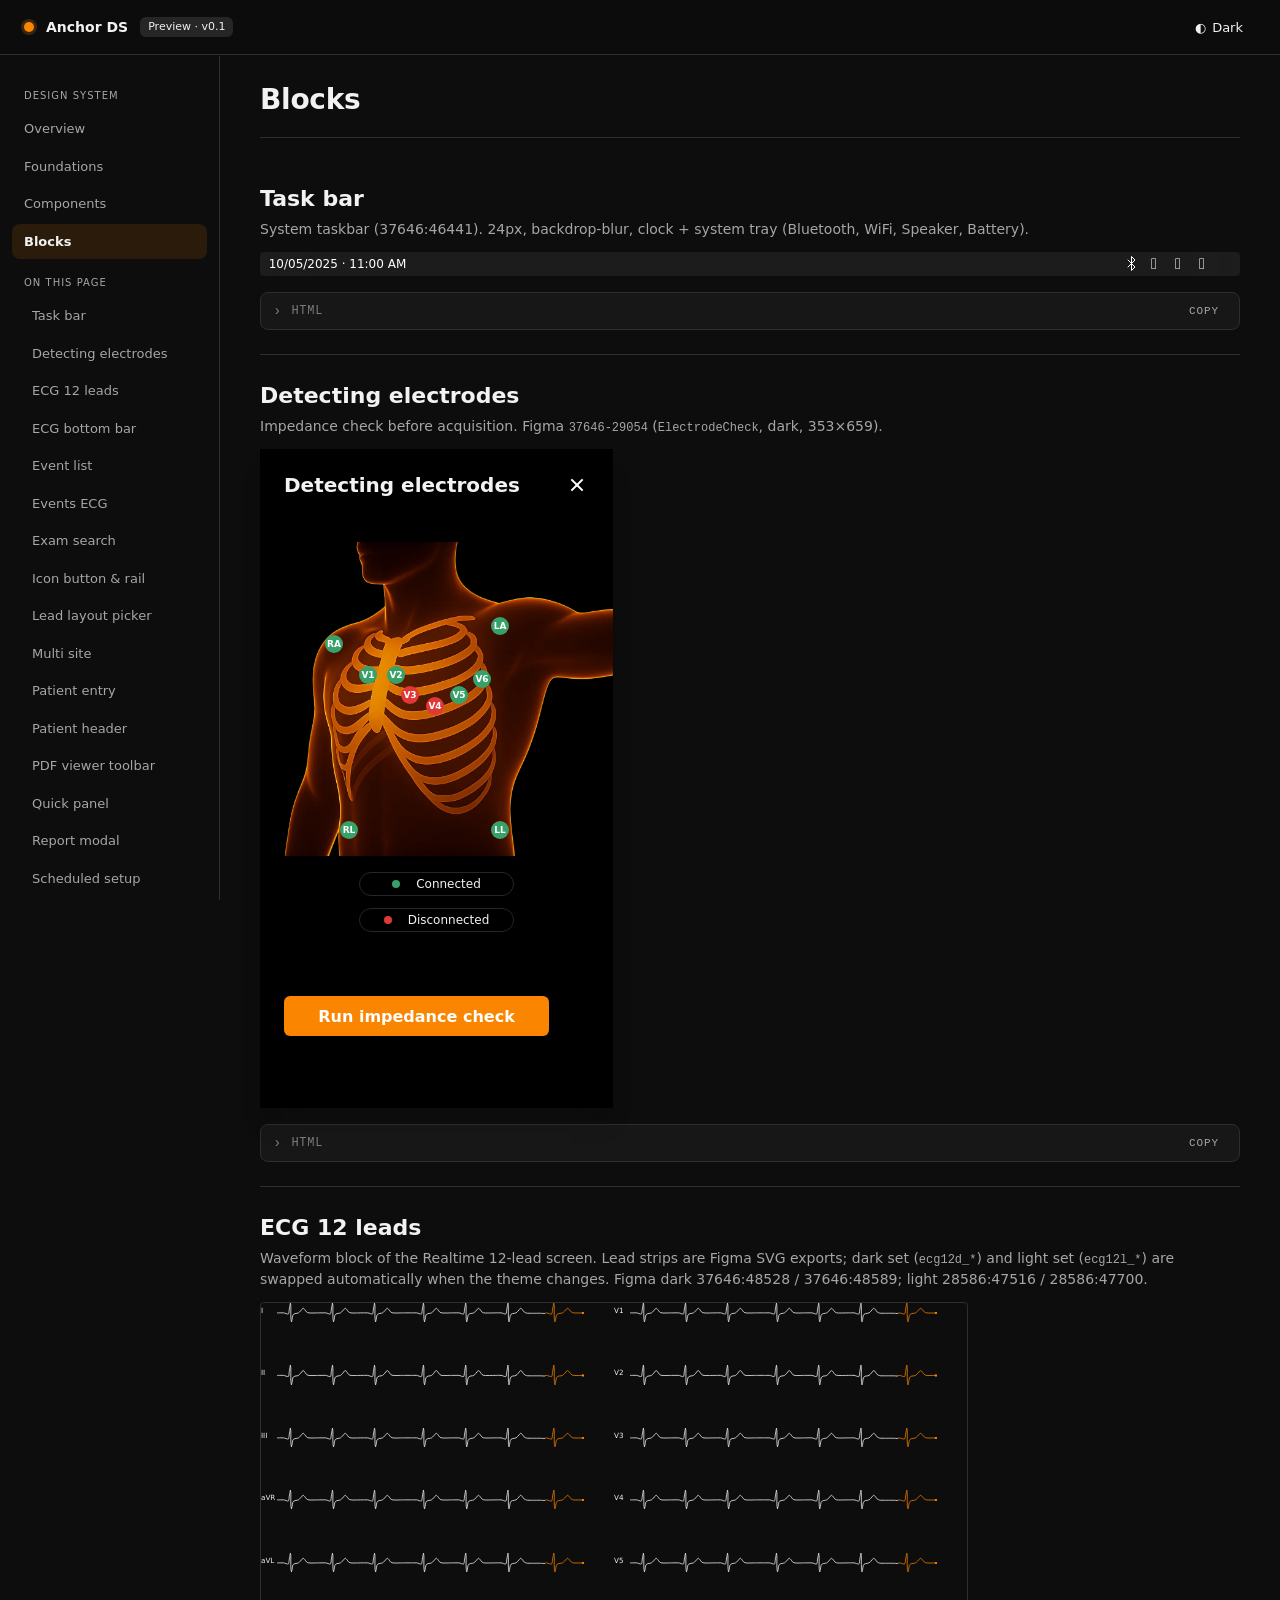
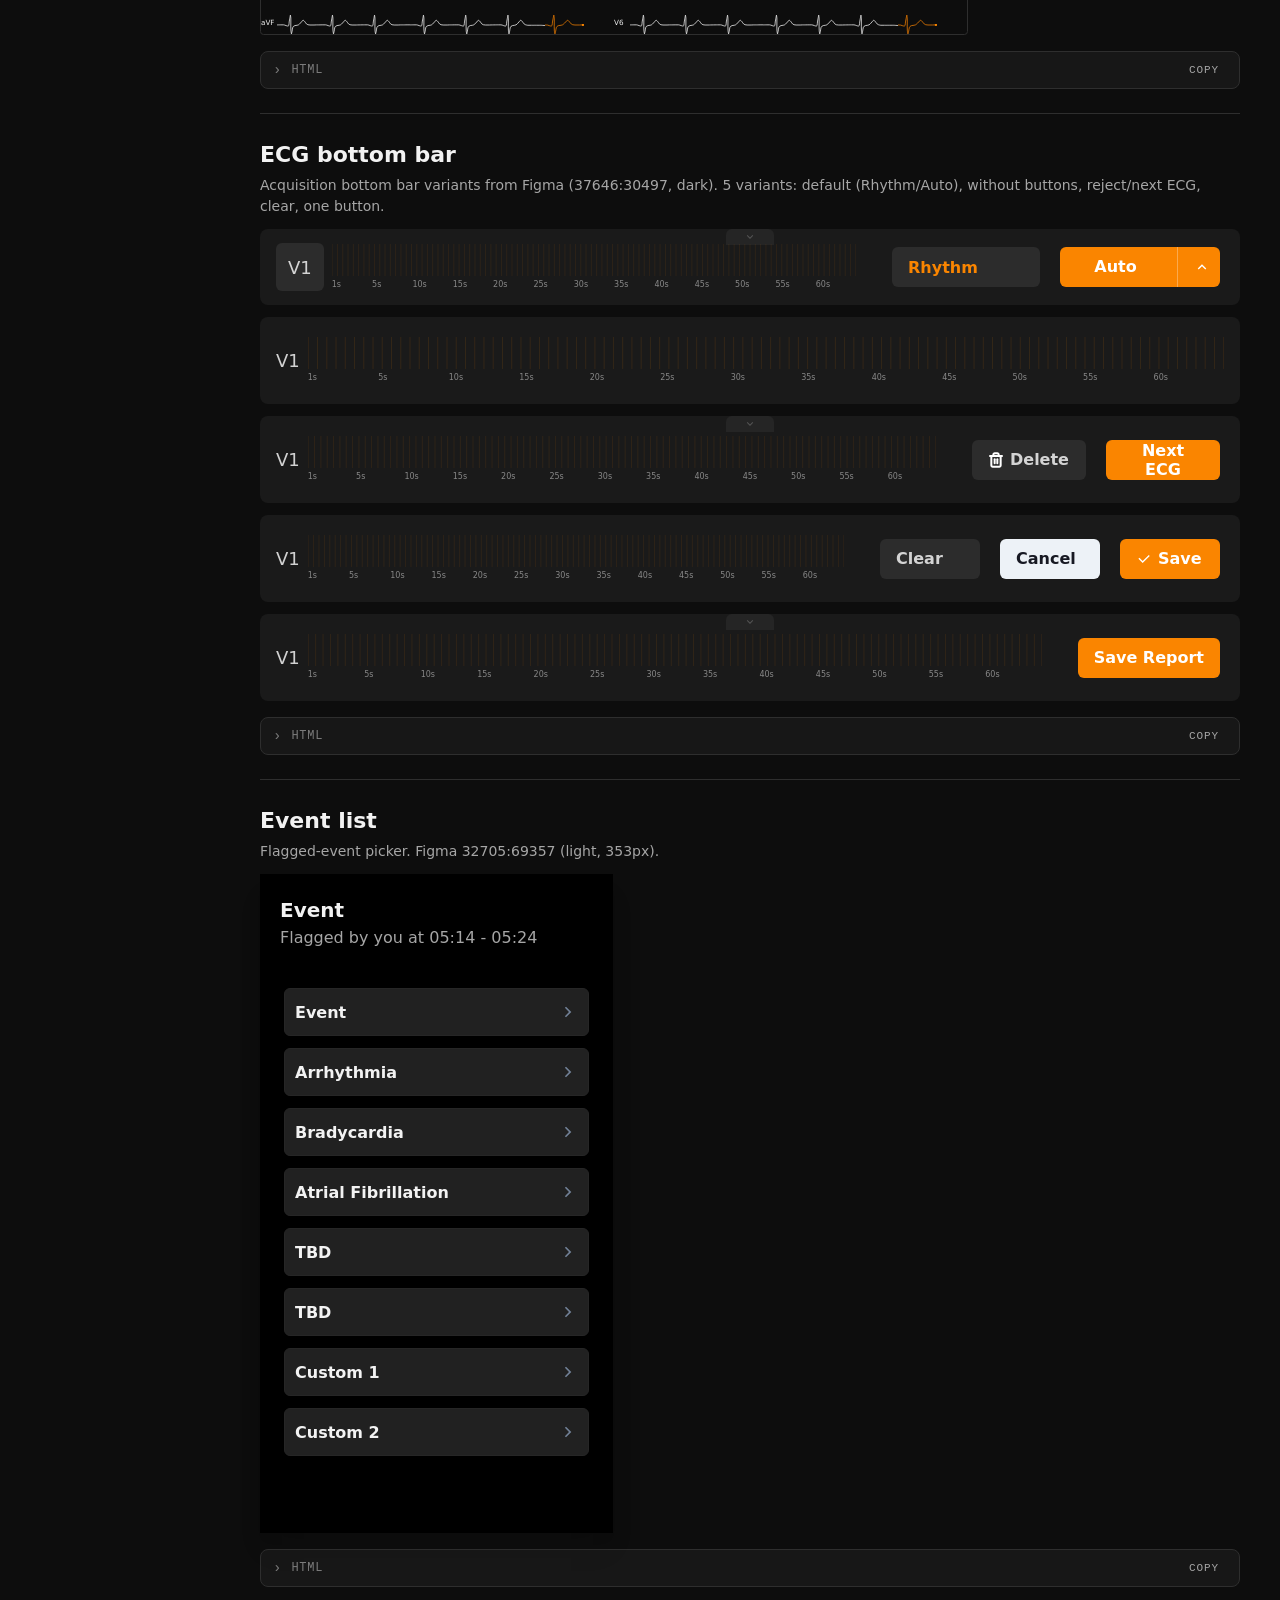
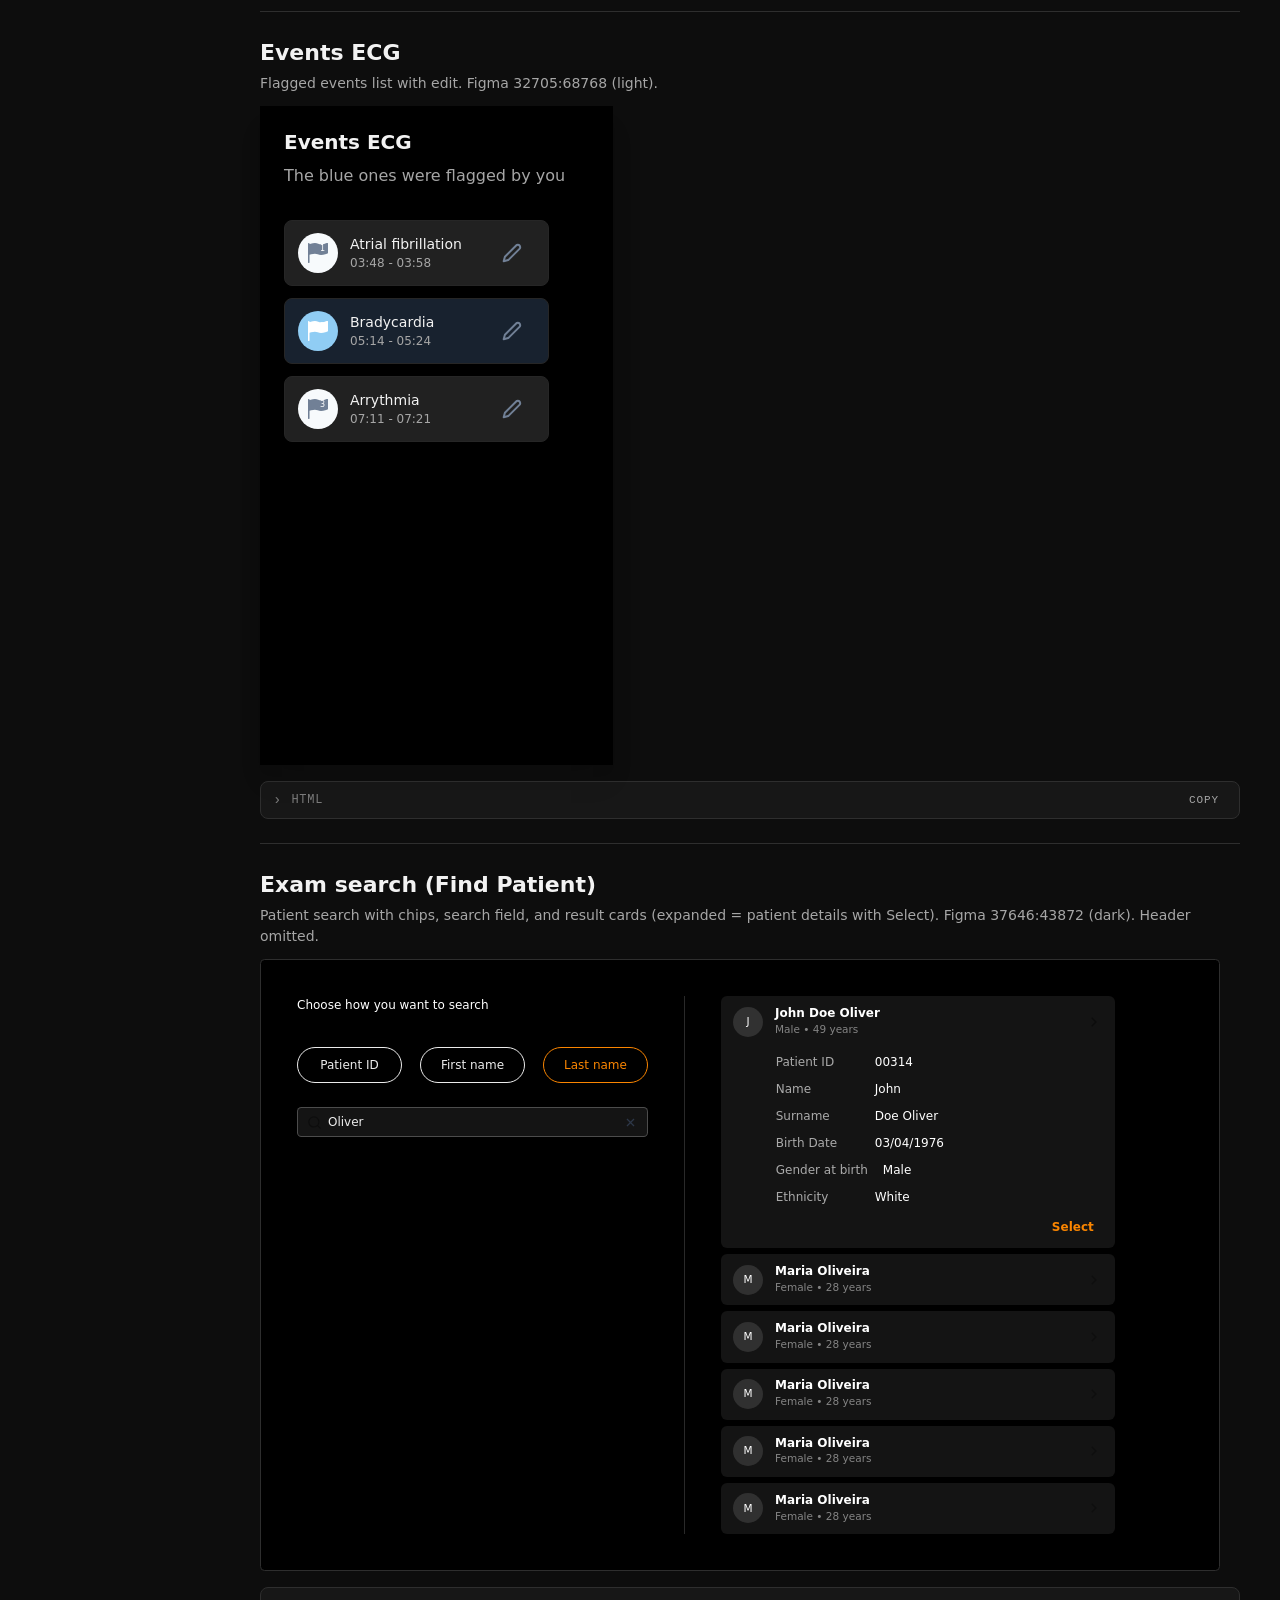
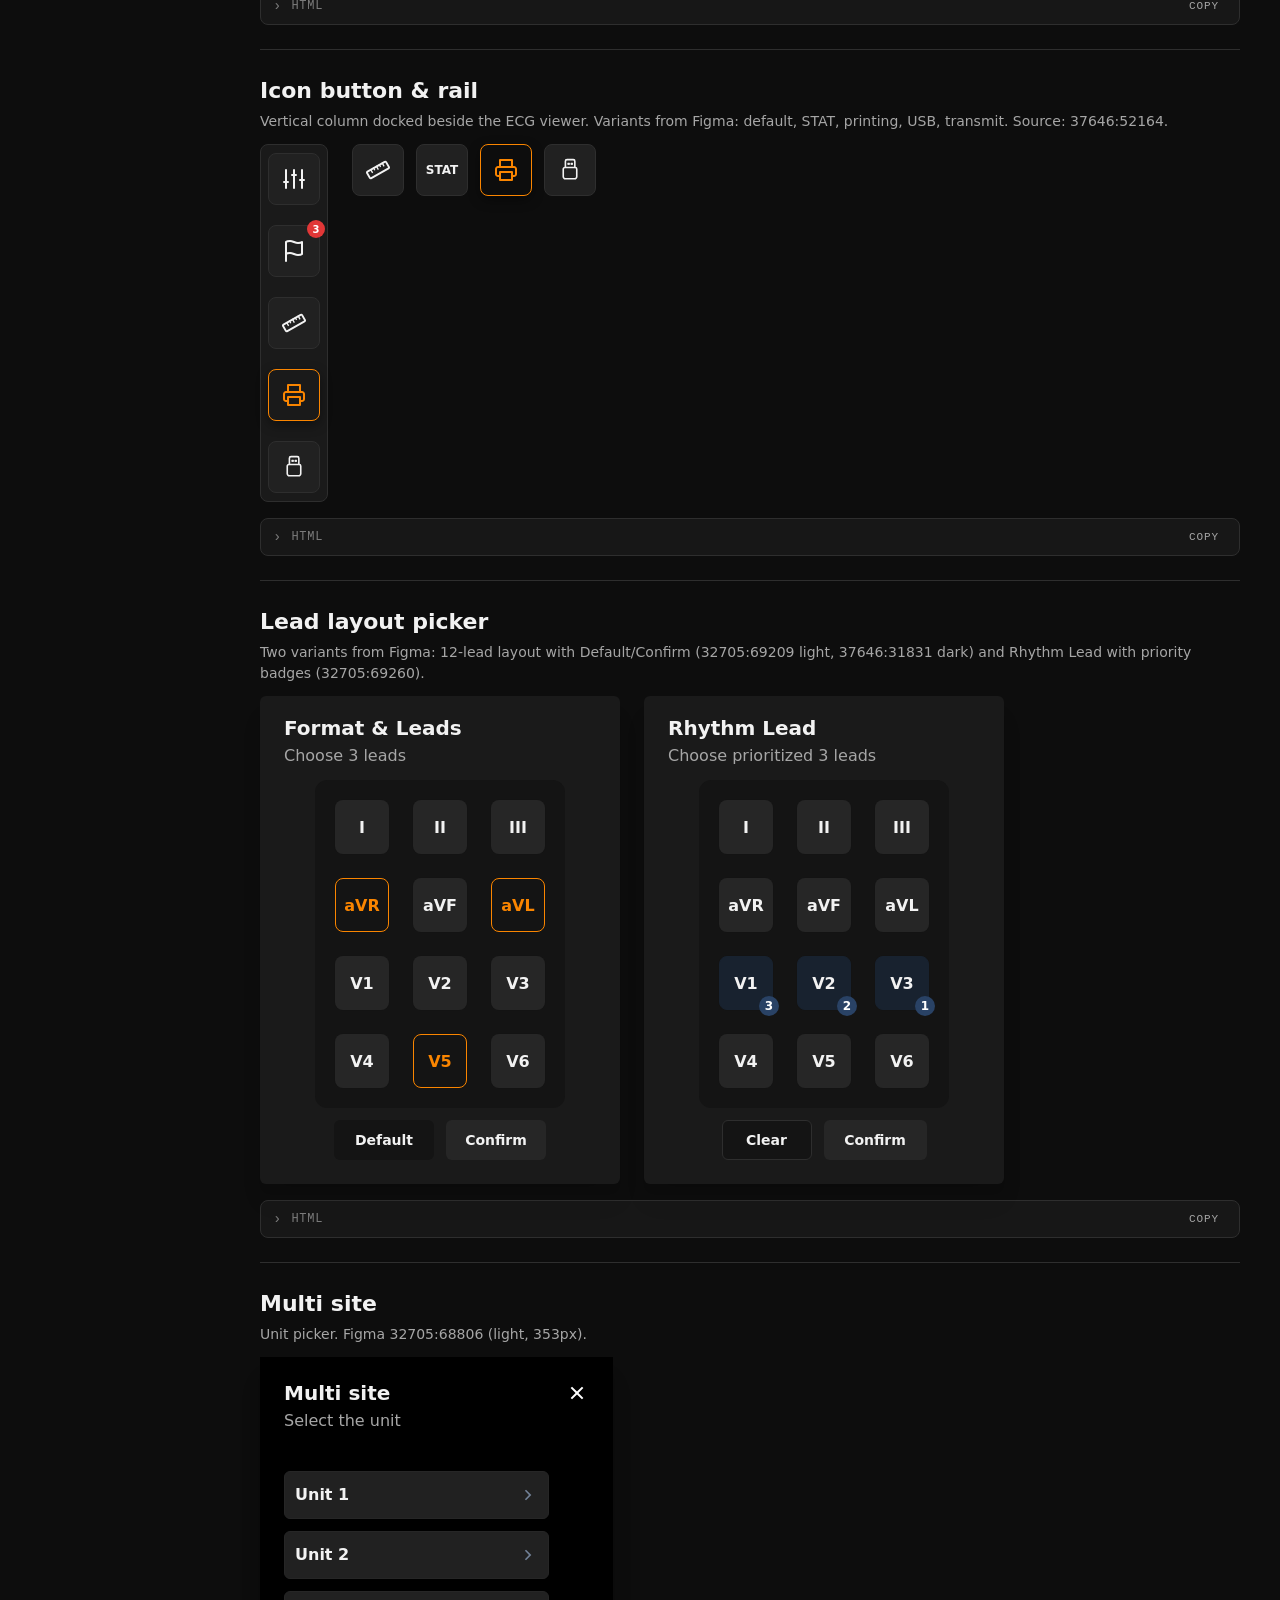
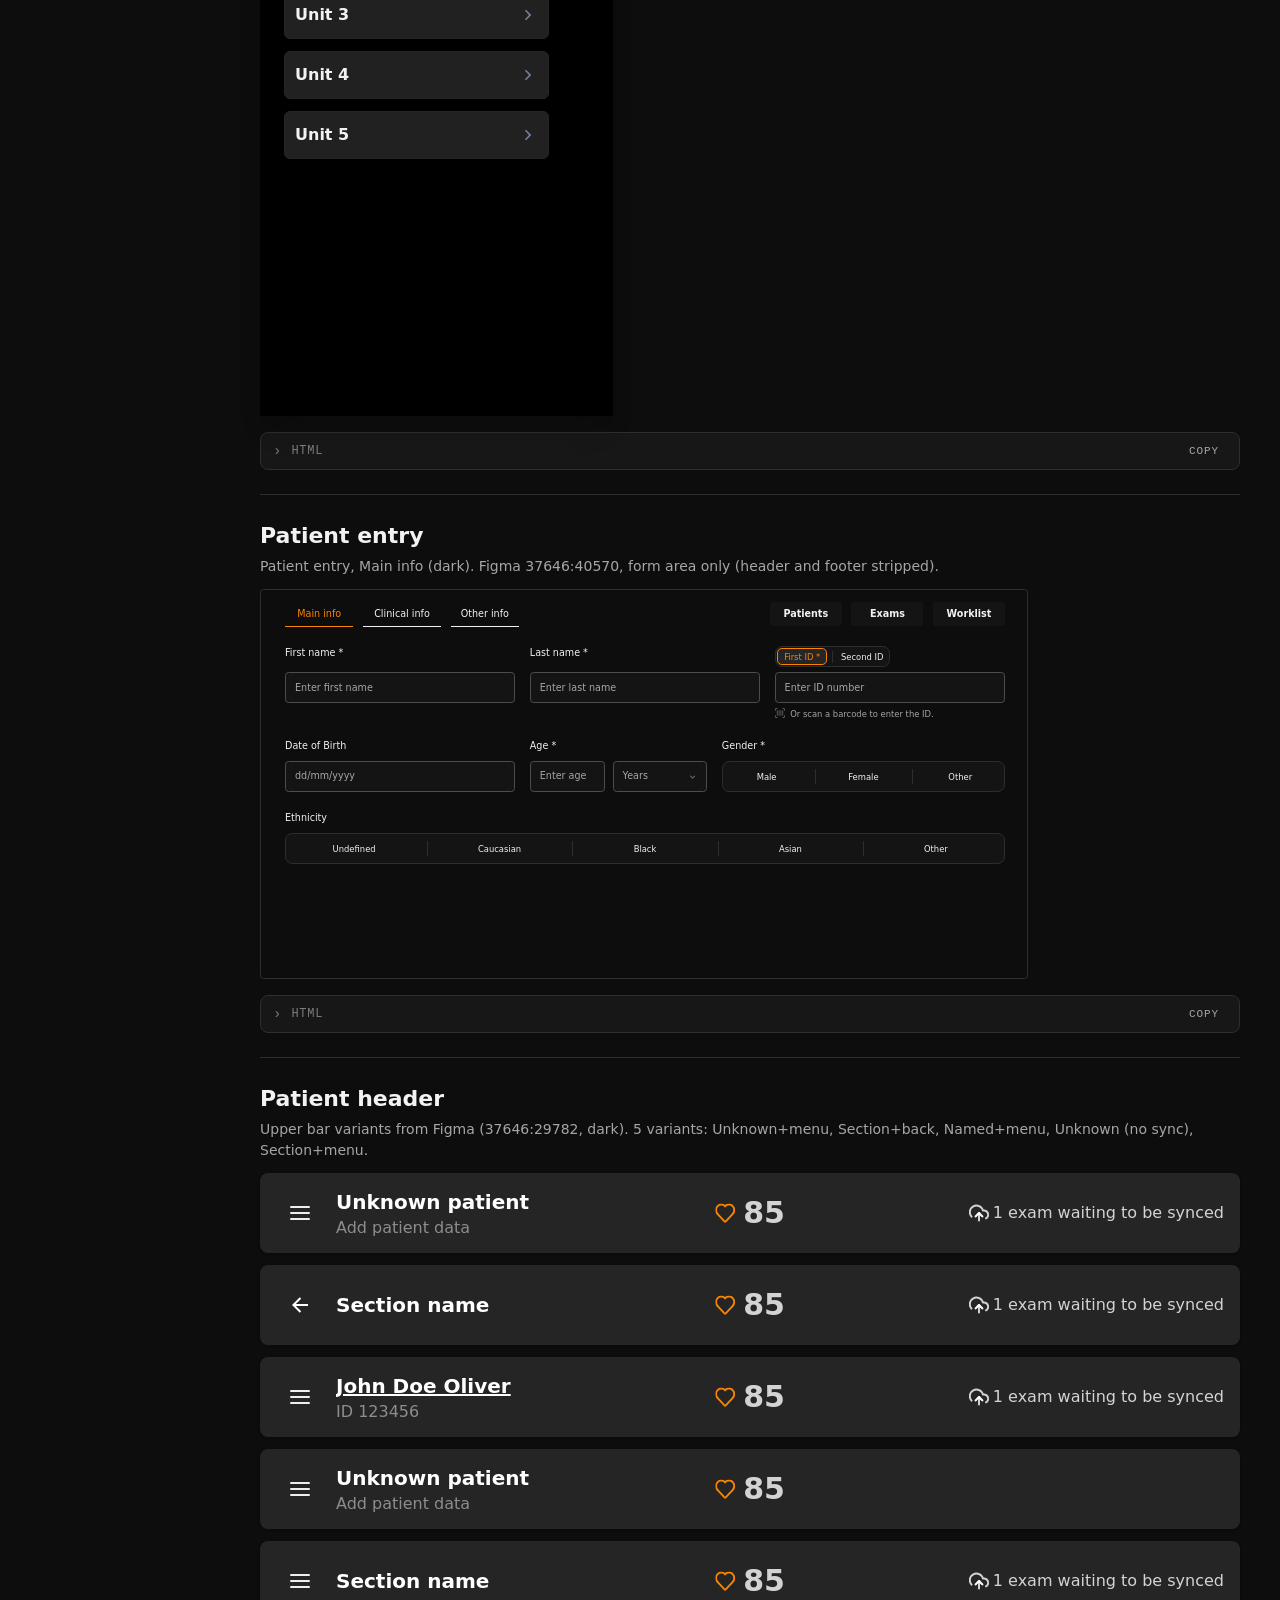
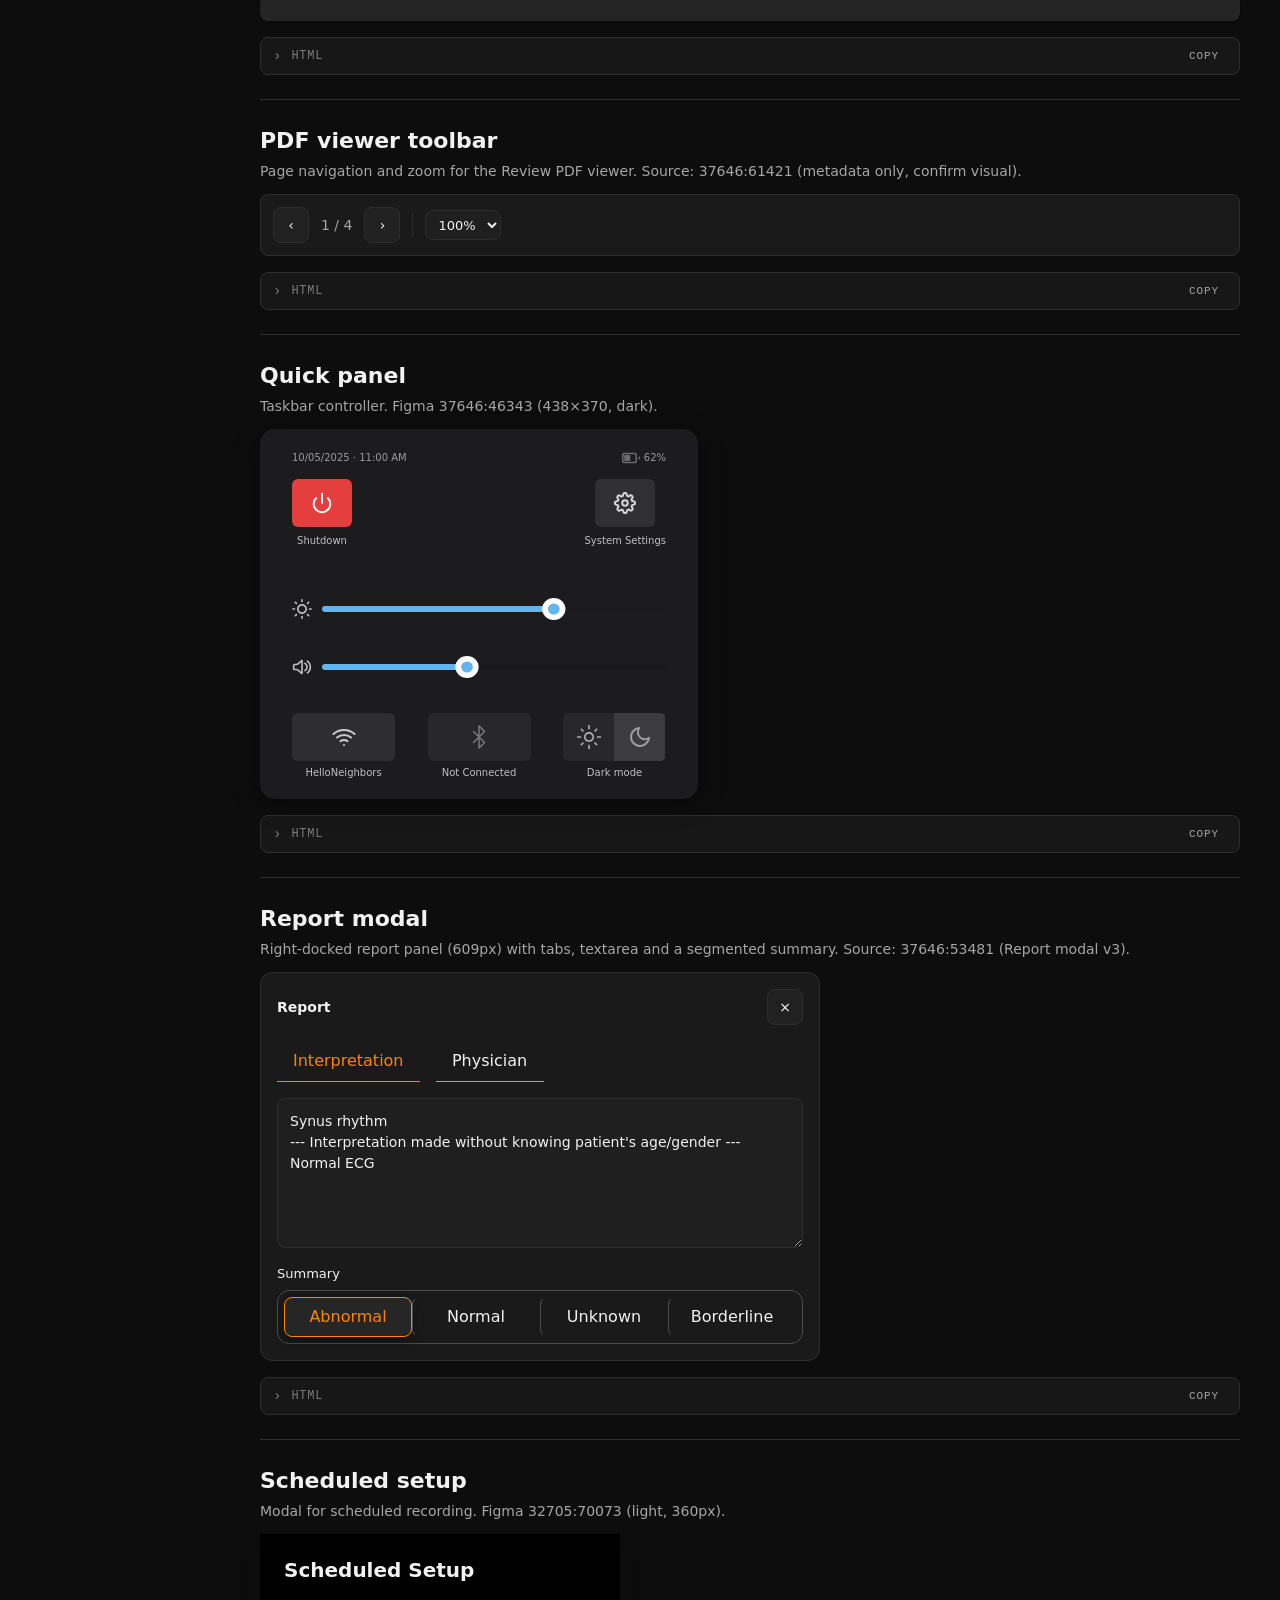
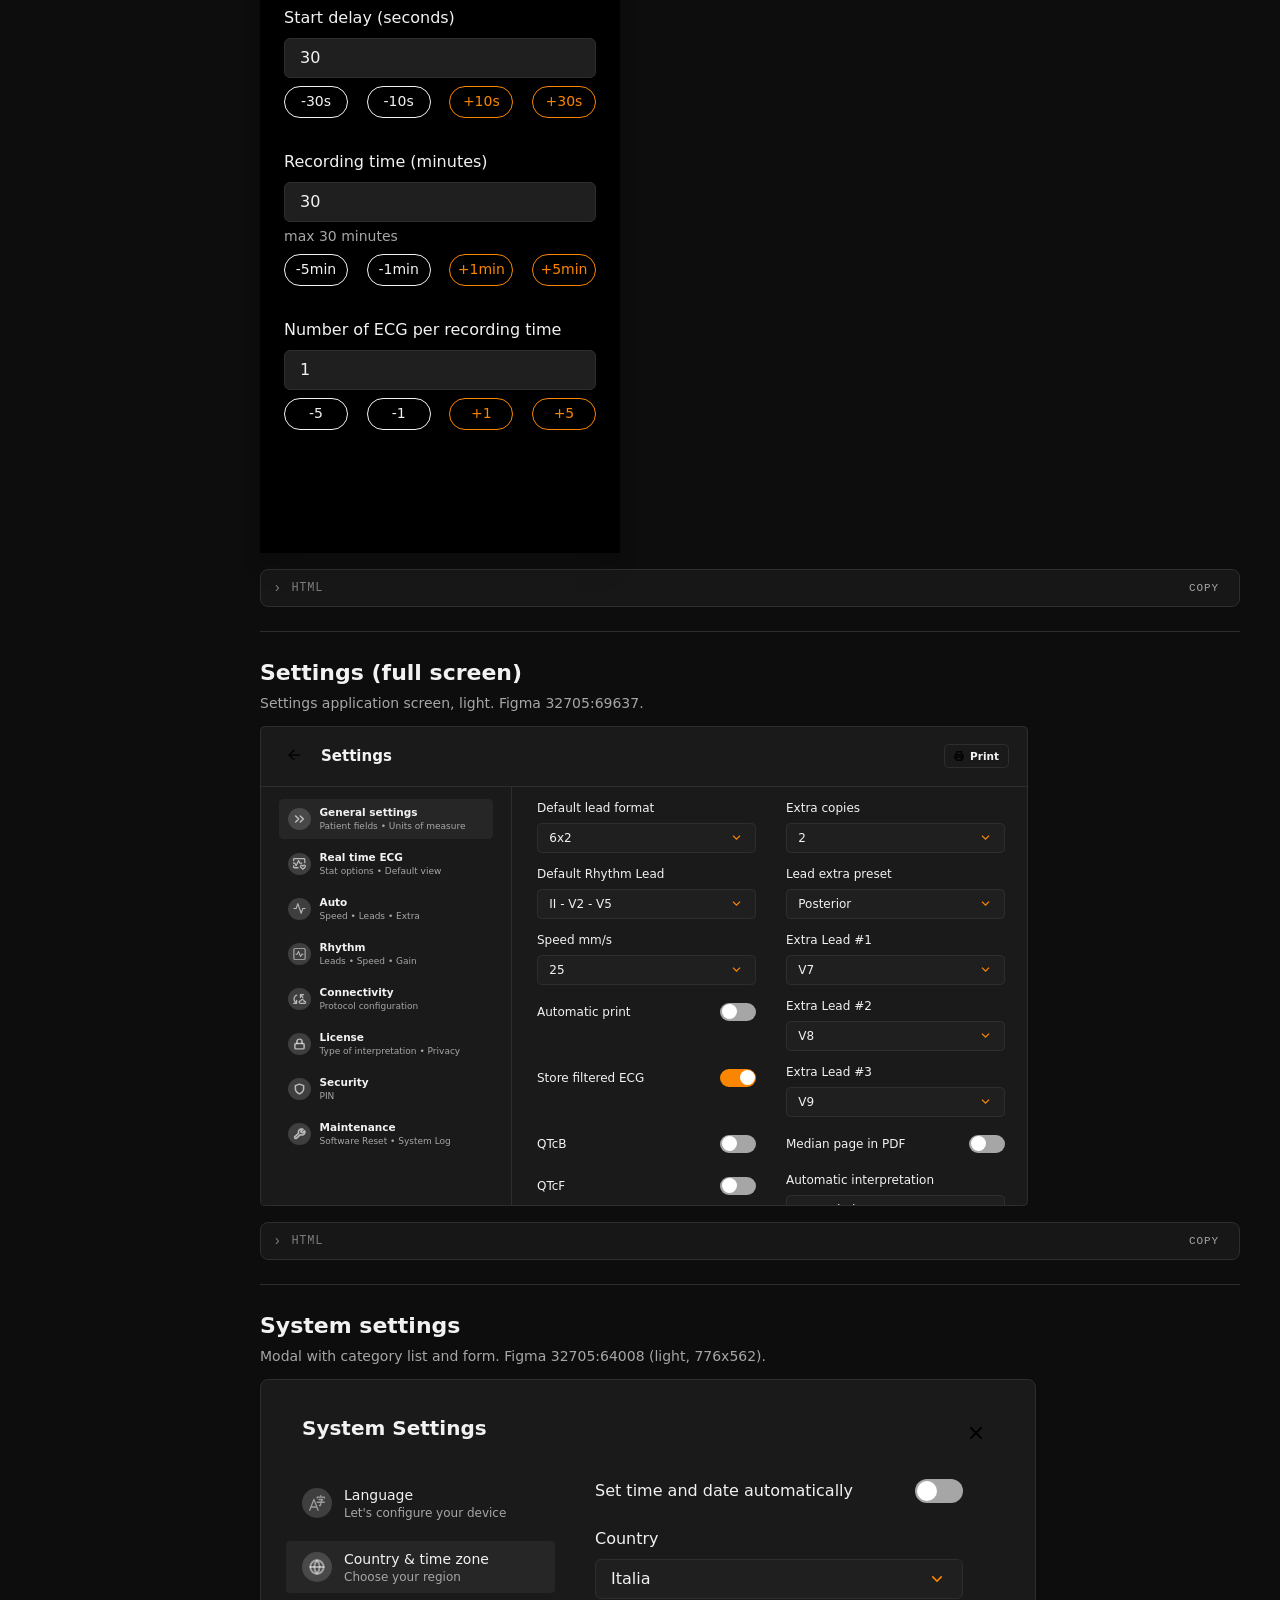
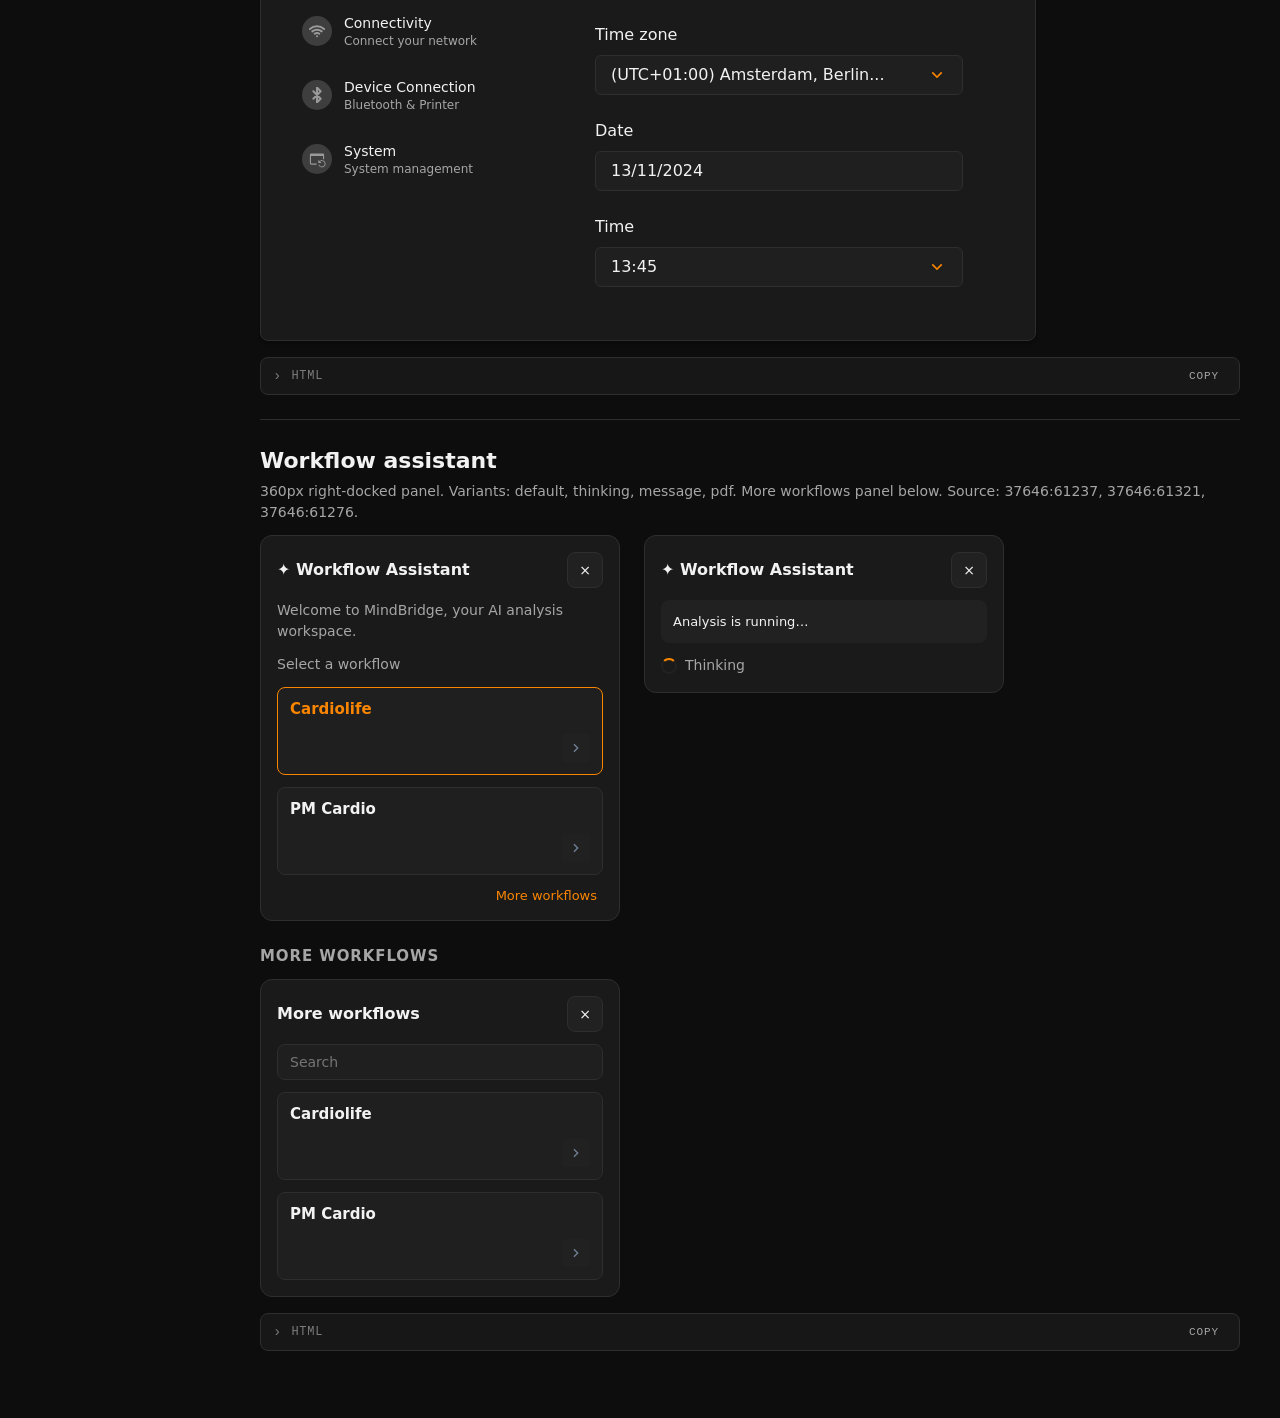
==== commit 7faa9e81: "Merge da09ee1d7453cfc36916240ed8b5b4b987c92092 into d0bdeda7dbd209ac876608142124b76075f5fe49" ====
--- a/blocks.html
+++ b/blocks.html
@@ -1,4 +1,4 @@
-<!DOCTYPE html>
+﻿<!DOCTYPE html>
 <html lang="en" data-theme="dark">
 <head>
 <meta charset="UTF-8" />
@@ -24,7 +24,7 @@
   <a href="components.html" class="nav-item">Components</a>
   <a href="blocks.html" class="nav-item active">Blocks</a>
   <div class="nav-sep">On this page</div>
-  <a href="#app-shell" class="nav-item nav-sub">App shell bars</a>
+  <a href="#task-bar" class="nav-item nav-sub">Task bar</a>
   <a href="#electrode-check" class="nav-item nav-sub">Detecting electrodes</a>
   <a href="#ecg-12" class="nav-item nav-sub">ECG 12 leads</a>
   <a href="#ecg-bottom-bar" class="nav-item nav-sub">ECG bottom bar</a>
@@ -33,7 +33,6 @@
   <a href="#exam-search" class="nav-item nav-sub">Exam search</a>
   <a href="#icon-button" class="nav-item nav-sub">Icon button & rail</a>
   <a href="#lead-picker" class="nav-item nav-sub">Lead layout picker</a>
-  <a href="#mandatory" class="nav-item nav-sub">Mandatory fields</a>
   <a href="#multi-site" class="nav-item nav-sub">Multi site</a>
   <a href="#patient-form" class="nav-item nav-sub">Patient entry</a>
   <a href="#patient-header" class="nav-item nav-sub">Patient header</a>
@@ -41,30 +40,18 @@
   <a href="#quick-panel" class="nav-item nav-sub">Quick panel</a>
   <a href="#report-modal" class="nav-item nav-sub">Report modal</a>
   <a href="#scheduled-setup" class="nav-item nav-sub">Scheduled setup</a>
-  <a href="#setting-title" class="nav-item nav-sub">Setting title</a>
   <a href="#settings-light" class="nav-item nav-sub">Settings (full)</a>
-  <a href="#settings-list" class="nav-item nav-sub">Settings list</a>
   <a href="#system-settings" class="nav-item nav-sub">System settings</a>
   <a href="#workflow" class="nav-item nav-sub">Workflow assistant</a>
 </nav>
 <main class="content">
 <div class="page-head"><h1>Blocks</h1></div>
 
-<section id="app-shell" class="section">
-
-    <h2>App shell bars</h2>
-    <p class="sub">Shell frame: dark patient header, ECG waveform bar, and system taskbar (37646:46441). Taskbar: 24px, backdrop-blur, clock + system tray (Bluetooth, WiFi, Speaker, Battery).</p>
+<section id="task-bar" class="section">
+
+    <h2>Task bar</h2>
+    <p class="sub">System taskbar (37646:46441). 24px, backdrop-blur, clock + system tray (Bluetooth, WiFi, Speaker, Battery).</p>
     <div class="stack">
-      <div class="upper-bar">
-        <div class="upper-left"><span class="upper-back">←</span><div><strong>John Doe Oliver</strong><div class="muted" style="font-size:12px">ID 123456</div></div></div>
-        <div class="upper-center"><span class="vital-heart">♥</span> <span class="upper-hr">85</span></div>
-        <div class="upper-right muted">1 exam waiting to be synced</div>
-      </div>
-      <div class="bottom-bar">
-        <span class="bottom-lead">V1</span>
-        <div class="bottom-wave"></div>
-        <button class="btn btn-default btn-sm">Save Report</button>
-      </div>
       <div class="sys-taskbar">
         <span class="sys-clock">10/05/2025 · 11:00 AM</span>
         <div class="sys-tray">
@@ -272,49 +259,12 @@
       <div class="lp-frame">
         <div class="lp-head"><div class="lp-title">Rhythm Lead</div><div class="lp-sub">Choose prioritized 3 leads</div></div>
         <div class="lp-card"><button class="lp-tile ">I</button><button class="lp-tile ">II</button><button class="lp-tile ">III</button><button class="lp-tile ">aVR</button><button class="lp-tile ">aVF</button><button class="lp-tile ">aVL</button><span class="lp-tile-wrap"><button class="lp-tile is-selected">V1</button><span class="lp-badge">3</span></span><span class="lp-tile-wrap"><button class="lp-tile is-selected">V2</button><span class="lp-badge">2</span></span><span class="lp-tile-wrap"><button class="lp-tile is-selected">V3</button><span class="lp-badge">1</span></span><button class="lp-tile ">V4</button><button class="lp-tile ">V5</button><button class="lp-tile ">V6</button></div>
-        <div class="lp-actions"><button class="lp-btn lp-clear">Clear</button><button class="lp-btn lp-confirm">✓ Confirm</button></div>
-      </div>
-    </div>
-
-</section>
-
-<section id="mandatory" class="section">
-
-    <h2>Mandatory fields dropdown</h2>
-    <p class="sub">Form Control with "Mandatory patient fields" label and dropdown trigger that opens an overlay. The overlay has 3 accordions (Main info / Clinical info / Other info) — only ONE can be expanded at a time; opening a third collapses one previously expanded. Source: Figma Form Control.</p>
-    <div class="mf-wrap">
-      <div class="mf-label">Mandatory patient fields</div>
-      <button class="mf-trigger mf-trigger-open">
-        <span>Dropdown mandatoryFields</span>
-        <img src="assets/chevron_right.svg" alt="" class="mf-trigger-chev" />
-      </button>
-      <div class="mf-panel">
-        <!-- Main info — expanded -->
-        <div class="mf-acc mf-acc-open">
-          <button class="mf-acc-head">Main info <img src="assets/chevron_right.svg" alt="" /></button>
-          <div class="mf-acc-body">
-            <label class="mf-item"><input type="checkbox" checked /> First ID</label>
-            <label class="mf-item"><input type="checkbox" /> Second ID</label>
-            <label class="mf-item"><input type="checkbox" checked /> First name</label>
-            <label class="mf-item"><input type="checkbox" checked /> Last name</label>
-            <label class="mf-item"><input type="checkbox" /> Ethnicity</label>
-            <label class="mf-item"><input type="checkbox" checked /> Gender at birth</label>
-            <label class="mf-item"><input type="checkbox" checked /> Birth date</label>
-            <label class="mf-item"><input type="checkbox" checked /> Age</label>
-          </div>
-        </div>
-        <!-- Clinical info — collapsed -->
-        <div class="mf-acc">
-          <button class="mf-acc-head">Clinical info <img src="assets/chevron_right.svg" alt="" /></button>
-        </div>
-        <!-- Other info — collapsed -->
-        <div class="mf-acc">
-          <button class="mf-acc-head">Other info <img src="assets/chevron_right.svg" alt="" /></button>
-        </div>
-      </div>
-    </div>
-
-</section>
+        <div class="lp-actions"><button class="lp-btn lp-clear">Clear</button><button class="lp-btn lp-confirm">Confirm</button></div>
+      </div>
+    </div>
+
+</section>
+
 
 <section id="multi-site" class="section">
 
@@ -331,47 +281,36 @@
 <section id="patient-form" class="section">
 
   <h2>Patient entry</h2>
-  <p class="sub">Patient entry, Main info (dark). Figma 37646:40570, positions measured from the node.</p>
+  <p class="sub">Patient entry, Main info (dark). Figma 37646:40570, form area only (header and footer stripped).</p>
 <div class="pf">
-      <div class="pf-task" style="left:0px;top:0px;width:1280px;height:24px"></div>
-      <div class="pf-upper" style="left:0px;top:24px;width:1280px;height:80px"></div>
-      <div class="pf-back" style="left:28px;top:40px;width:24px;height:24px">←</div>
-      <div class="pf-title" style="left:80px;top:42px;width:300px;height:24px">Unknown patient</div>
-      <div class="pf-hr" style="left:548px;top:50px;width:184px;height:30px">♡ 85</div>
-      <div class="pf-sync" style="left:856px;top:48px;width:400px;height:24px">1 exam waiting to be synced</div>
-      <div class="pf-tab is-on" data-pane="m" style="left:40px;top:124px;width:114px;height:41px">Main info</div>
-      <div class="pf-tab" data-pane="c" style="left:170px;top:124px;width:130px;height:41px">Clinical info</div>
-      <div class="pf-tab" data-pane="o" style="left:316px;top:124px;width:114px;height:41px">Other info</div>
-      <div class="pf-btn" style="left:848px;top:124px;width:120px;height:40px">Patients</div>
-      <div class="pf-btn" style="left:984px;top:124px;width:120px;height:40px">Exams</div>
-      <div class="pf-btn" style="left:1120px;top:124px;width:120px;height:40px">Worklist</div>
-      <div class="pf-lab" style="left:40px;top:197px;width:300px;height:24px">First name *</div>
-      <div class="pf-in" style="left:40px;top:241px;width:384px;height:52px">Enter first name</div>
-      <div class="pf-lab" style="left:448px;top:197px;width:300px;height:24px">Last name *</div>
-      <div class="pf-in" style="left:448px;top:241px;width:384px;height:52px">Enter last name</div>
-      <div class="pf-chip" style="left:856px;top:197px;width:192px;height:36px"></div>
-      <div class="pf-b pf-b-on" style="left:860px;top:201px;width:84px;height:28px">First ID *</div>
-      <div class="pf-sep" style="left:952px;top:205px;width:1px;height:20px"></div>
-      <div class="pf-b" style="left:960px;top:201px;width:84px;height:28px">Second ID</div>
-      <div class="pf-in" style="left:856px;top:241px;width:384px;height:52px">Enter ID number</div>
-      <div class="pf-hint-ico" style="left:856px;top:301px;width:18px;height:17px">▯</div>
-      <div class="pf-hint" style="left:882px;top:301px;width:224px;height:20px">Or scan a barcode to enter the ID.</div>
-      <div class="pf-lab" style="left:40px;top:353px;width:300px;height:24px">Date of Birth</div>
-      <div class="pf-in" style="left:40px;top:389px;width:384px;height:52px">dd/mm/yyyy</div>
-      <div class="pf-lab" style="left:448px;top:353px;width:300px;height:24px">Age *</div>
-      <div class="pf-in" style="left:448px;top:389px;width:126px;height:52px">Enter age</div>
-      <div class="pf-in" style="left:586px;top:389px;width:158px;height:52px">Years<img class="pf-chev" src="assets/chevron_right.svg" alt="" style="transform:rotate(90deg);margin-left:auto;width:16px;height:16px" /></div>
-      <div class="pf-lab" style="left:768px;top:353px;width:300px;height:24px">Gender *</div>
-      <div class="pf-seg" style="left:768px;top:389px;width:472px;height:52px;border-radius:12px"></div><div class="pf-b" style="left:774px;top:395px;width:137.33px;height:40px">Male</div><div class="pf-b" style="left:935.33px;top:395px;width:137.33px;height:40px">Female</div><div class="pf-b" style="left:1096.67px;top:395px;width:137.33px;height:40px">Other</div><div class="pf-sep" style="left:923.33px;top:403px;width:1px;height:24px"></div><div class="pf-sep" style="left:1084.67px;top:403px;width:1px;height:24px"></div>
-      <div class="pf-lab" style="left:40px;top:473px;width:300px;height:24px">Ethnicity</div>
-      <div class="pf-seg" style="left:40px;top:509px;width:1200px;height:52px;border-radius:12px"></div><div class="pf-b" style="left:46px;top:515px;width:218.4px;height:40px">Undefined</div><div class="pf-b" style="left:288.4px;top:515px;width:218.4px;height:40px">Caucasian</div><div class="pf-b" style="left:530.8px;top:515px;width:218.4px;height:40px">Black</div><div class="pf-b" style="left:773.2px;top:515px;width:218.4px;height:40px">Asian</div><div class="pf-b" style="left:1015.6px;top:515px;width:218.4px;height:40px">Other</div><div class="pf-sep" style="left:276.4px;top:523px;width:1px;height:24px"></div><div class="pf-sep" style="left:518.8px;top:523px;width:1px;height:24px"></div><div class="pf-sep" style="left:761.2px;top:523px;width:1px;height:24px"></div><div class="pf-sep" style="left:1003.6px;top:523px;width:1px;height:24px"></div>
-      <div class="pf-bar" style="left:0px;top:713px;width:1280px;height:87px"></div>
-      <div class="pf-v1" style="left:40px;top:745px;width:40px;height:24px">V1</div>
-      <div class="pf-btn2" style="left:780px;top:740px;width:118px;height:40px">Clear</div>
-      <div class="pf-btn2 pf-cancel" style="left:908px;top:740px;width:118px;height:40px">Cancel</div>
-      <div class="pf-btn2 pf-save" style="left:1036px;top:740px;width:204px;height:40px">✓ Save</div>
-      <div class="pf-alt" data-p="c" style="display:none"><div class="pf-lab" style="left:40px;top:197px">Weight (kg)</div><div class="pf-in" style="left:40px;top:241px;width:160px;height:52px">Enter weight</div><div class="pf-lab" style="left:228px;top:197px">Height (cm)</div><div class="pf-in" style="left:228px;top:241px;width:160px;height:52px">Enter height</div><div class="pf-lab" style="left:416px;top:197px">Systolic (mmHg)</div><div class="pf-in" style="left:416px;top:241px;width:160px;height:52px">Enter systolic</div><div class="pf-lab" style="left:604px;top:197px">Diastolic (mmHg)</div><div class="pf-in" style="left:604px;top:241px;width:160px;height:52px">Enter diastolic</div><div class="pf-lab" style="left:792px;top:197px">SPO2 (%)</div><div class="pf-in" style="left:792px;top:241px;width:160px;height:52px">Enter SPO2</div><div class="pf-lab" style="left:40px;top:353px">Therapy</div><div class="pf-in" style="left:40px;top:397px;width:440px;height:52px">Describe therapy</div><div class="pf-lab" style="left:40px;top:437px">Technician</div><div class="pf-in" style="left:40px;top:481px;width:440px;height:52px">Enter technician name</div><div class="pf-lab" style="left:528px;top:353px">Diagnostic query</div><div class="pf-in" style="left:528px;top:397px;width:712px;height:140px;align-items:flex-start;padding-top:8px">Describe the clinical question or suspected condition</div></div>
-      <div class="pf-alt" data-p="o" style="display:none"><div class="pf-lab" style="left:40px;top:197px">Email</div><div class="pf-in" style="left:40px;top:241px;width:320px;height:52px">name@email.com</div><div class="pf-lab" style="left:380px;top:197px">Mobile number</div><div class="pf-in" style="left:380px;top:241px;width:260px;height:52px">+00 000 000 0000</div><div class="pf-lab" style="left:656px;top:197px">Notes</div><div class="pf-in" style="left:656px;top:241px;width:584px;height:140px;align-items:flex-start;padding-top:8px">Add relevant notes about the patient</div><div class="pf-lab" style="left:40px;top:353px">Address</div><div class="pf-in" style="left:40px;top:397px;width:600px;height:52px">Street, number, city</div><div class="pf-lab" style="left:40px;top:437px">Custom field 1</div><div class="pf-in" style="left:40px;top:481px;width:320px;height:52px">Enter value</div><div class="pf-lab" style="left:380px;top:437px">Custom field 2</div><div class="pf-in" style="left:380px;top:481px;width:320px;height:52px">Enter value</div><div class="pf-lab" style="left:720px;top:437px">Custom field 3</div><div class="pf-in" style="left:720px;top:481px;width:320px;height:52px">Enter value</div></div>
+      <div class="pf-tab is-on" data-pane="m" style="left:40px;top:20px;width:114px;height:41px">Main info</div>
+      <div class="pf-tab" data-pane="c" style="left:170px;top:20px;width:130px;height:41px">Clinical info</div>
+      <div class="pf-tab" data-pane="o" style="left:316px;top:20px;width:114px;height:41px">Other info</div>
+      <div class="pf-btn" style="left:848px;top:20px;width:120px;height:40px">Patients</div>
+      <div class="pf-btn" style="left:984px;top:20px;width:120px;height:40px">Exams</div>
+      <div class="pf-btn" style="left:1120px;top:20px;width:120px;height:40px">Worklist</div>
+      <div class="pf-lab" style="left:40px;top:93px;width:300px;height:24px">First name *</div>
+      <div class="pf-in" style="left:40px;top:137px;width:384px;height:52px">Enter first name</div>
+      <div class="pf-lab" style="left:448px;top:93px;width:300px;height:24px">Last name *</div>
+      <div class="pf-in" style="left:448px;top:137px;width:384px;height:52px">Enter last name</div>
+      <div class="pf-chip" style="left:856px;top:93px;width:192px;height:36px"></div>
+      <div class="pf-b pf-b-on" style="left:860px;top:97px;width:84px;height:28px">First ID *</div>
+      <div class="pf-sep" style="left:952px;top:101px;width:1px;height:20px"></div>
+      <div class="pf-b" style="left:960px;top:97px;width:84px;height:28px">Second ID</div>
+      <div class="pf-in" style="left:856px;top:137px;width:384px;height:52px">Enter ID number</div>
+      <div class="pf-hint-ico" style="left:856px;top:197px;width:18px;height:17px"><img src="assets/pf_barcode.svg" alt="" style="width:18px;height:17px" /></div>
+      <div class="pf-hint" style="left:882px;top:197px;width:224px;height:20px">Or scan a barcode to enter the ID.</div>
+      <div class="pf-lab" style="left:40px;top:249px;width:300px;height:24px">Date of Birth</div>
+      <div class="pf-in" style="left:40px;top:285px;width:384px;height:52px">dd/mm/yyyy</div>
+      <div class="pf-lab" style="left:448px;top:249px;width:300px;height:24px">Age *</div>
+      <div class="pf-in" style="left:448px;top:285px;width:126px;height:52px">Enter age</div>
+      <div class="pf-in" style="left:586px;top:285px;width:158px;height:52px">Years<img class="pf-chev" src="assets/chevron_right.svg" alt="" style="transform:rotate(90deg);margin-left:auto;width:16px;height:16px" /></div>
+      <div class="pf-lab" style="left:768px;top:249px;width:300px;height:24px">Gender *</div>
+      <div class="pf-seg" style="left:768px;top:285px;width:472px;height:52px;border-radius:12px"></div><div class="pf-b" style="left:774px;top:291px;width:137.33px;height:40px">Male</div><div class="pf-b" style="left:935.33px;top:291px;width:137.33px;height:40px">Female</div><div class="pf-b" style="left:1096.67px;top:291px;width:137.33px;height:40px">Other</div><div class="pf-sep" style="left:923.33px;top:299px;width:1px;height:24px"></div><div class="pf-sep" style="left:1084.67px;top:299px;width:1px;height:24px"></div>
+      <div class="pf-lab" style="left:40px;top:369px;width:300px;height:24px">Ethnicity</div>
+      <div class="pf-seg" style="left:40px;top:405px;width:1200px;height:52px;border-radius:12px"></div><div class="pf-b" style="left:46px;top:411px;width:218.4px;height:40px">Undefined</div><div class="pf-b" style="left:288.4px;top:411px;width:218.4px;height:40px">Caucasian</div><div class="pf-b" style="left:530.8px;top:411px;width:218.4px;height:40px">Black</div><div class="pf-b" style="left:773.2px;top:411px;width:218.4px;height:40px">Asian</div><div class="pf-b" style="left:1015.6px;top:411px;width:218.4px;height:40px">Other</div><div class="pf-sep" style="left:276.4px;top:419px;width:1px;height:24px"></div><div class="pf-sep" style="left:518.8px;top:419px;width:1px;height:24px"></div><div class="pf-sep" style="left:761.2px;top:419px;width:1px;height:24px"></div><div class="pf-sep" style="left:1003.6px;top:419px;width:1px;height:24px"></div>
+      <div class="pf-alt" data-p="c" style="display:none"><div class="pf-lab" style="left:40px;top:93px">Weight (kg)</div><div class="pf-in" style="left:40px;top:137px;width:160px;height:52px">Enter weight</div><div class="pf-lab" style="left:228px;top:93px">Height (cm)</div><div class="pf-in" style="left:228px;top:137px;width:160px;height:52px">Enter height</div><div class="pf-lab" style="left:416px;top:93px">Systolic (mmHg)</div><div class="pf-in" style="left:416px;top:137px;width:160px;height:52px">Enter systolic</div><div class="pf-lab" style="left:604px;top:93px">Diastolic (mmHg)</div><div class="pf-in" style="left:604px;top:137px;width:160px;height:52px">Enter diastolic</div><div class="pf-lab" style="left:792px;top:93px">SPO2 (%)</div><div class="pf-in" style="left:792px;top:137px;width:160px;height:52px">Enter SPO2</div><div class="pf-lab" style="left:40px;top:249px">Therapy</div><div class="pf-in" style="left:40px;top:293px;width:440px;height:52px">Describe therapy</div><div class="pf-lab" style="left:40px;top:333px">Technician</div><div class="pf-in" style="left:40px;top:377px;width:440px;height:52px">Enter technician name</div><div class="pf-lab" style="left:528px;top:249px">Diagnostic query</div><div class="pf-in" style="left:528px;top:293px;width:712px;height:140px;align-items:flex-start;padding-top:0px">Describe the clinical question or suspected condition</div></div>
+      <div class="pf-alt" data-p="o" style="display:none"><div class="pf-lab" style="left:40px;top:93px">Email</div><div class="pf-in" style="left:40px;top:137px;width:320px;height:52px">name@email.com</div><div class="pf-lab" style="left:380px;top:93px">Mobile number</div><div class="pf-in" style="left:380px;top:137px;width:260px;height:52px">+00 000 000 0000</div><div class="pf-lab" style="left:656px;top:93px">Notes</div><div class="pf-in" style="left:656px;top:137px;width:584px;height:140px;align-items:flex-start;padding-top:0px">Add relevant notes about the patient</div><div class="pf-lab" style="left:40px;top:249px">Address</div><div class="pf-in" style="left:40px;top:293px;width:600px;height:52px">Street, number, city</div><div class="pf-lab" style="left:40px;top:333px">Custom field 1</div><div class="pf-in" style="left:40px;top:377px;width:320px;height:52px">Enter value</div><div class="pf-lab" style="left:380px;top:333px">Custom field 2</div><div class="pf-in" style="left:380px;top:377px;width:320px;height:52px">Enter value</div><div class="pf-lab" style="left:720px;top:333px">Custom field 3</div><div class="pf-in" style="left:720px;top:377px;width:320px;height:52px">Enter value</div></div>
     </div>
 
 </section>
@@ -384,10 +323,10 @@
 
       <!-- variant: unknown patient + menu hamburger + sync indicator -->
       <div class="ph-bar">
-        <button class="ph-btn" aria-label="Menu"><img src="icons/menu.svg" alt="" /></button>
+        <button class="ph-btn-menu" aria-label="Menu"><img src="icons/menu.svg" alt="" /></button>
         <div class="ph-patient">
           <div class="ph-name">Unknown patient</div>
-          <div class="ph-id">Patient ID</div>
+          <div class="ph-id">Add patient data</div>
         </div>
         <div class="ph-hr"><img src="icons/heart.svg" alt="" /><span class="ph-hr-val">85</span></div>
         <div class="ph-sync"><img src="icons/upload-cloud.svg" alt="" /><span>1 exam waiting to be synced</span></div>
@@ -398,15 +337,16 @@
         <button class="ph-btn" aria-label="Back"><img src="icons/icon-linear-back.svg" alt="" /></button>
         <div class="ph-patient">
           <div class="ph-name">Section name</div>
-          <div class="ph-id">Subtitle</div>
-        </div>
+        </div>
+        <div class="ph-hr"><img src="icons/heart.svg" alt="" /><span class="ph-hr-val">85</span></div>
+        <div class="ph-sync"><img src="icons/upload-cloud.svg" alt="" /><span>1 exam waiting to be synced</span></div>
       </div>
 
       <!-- variant: named patient + menu + sync indicator -->
       <div class="ph-bar">
-        <button class="ph-btn" aria-label="Menu"><img src="icons/menu.svg" alt="" /></button>
+        <button class="ph-btn-menu" aria-label="Menu"><img src="icons/menu.svg" alt="" /></button>
         <div class="ph-patient">
-          <div class="ph-name">John Doe Oliver</div>
+          <div class="ph-name ph-name--link">John Doe Oliver</div>
           <div class="ph-id">ID 123456</div>
         </div>
         <div class="ph-hr"><img src="icons/heart.svg" alt="" /><span class="ph-hr-val">85</span></div>
@@ -415,21 +355,22 @@
 
       <!-- variant: unknown patient + menu (no sync badge) -->
       <div class="ph-bar">
-        <button class="ph-btn" aria-label="Menu"><img src="icons/menu.svg" alt="" /></button>
+        <button class="ph-btn-menu" aria-label="Menu"><img src="icons/menu.svg" alt="" /></button>
         <div class="ph-patient">
           <div class="ph-name">Unknown patient</div>
-          <div class="ph-id">Patient ID</div>
+          <div class="ph-id">Add patient data</div>
         </div>
         <div class="ph-hr"><img src="icons/heart.svg" alt="" /><span class="ph-hr-val">85</span></div>
       </div>
 
       <!-- variant: section + menu (dots) -->
       <div class="ph-bar">
-        <button class="ph-btn" aria-label="Menu"><img src="icons/menu2.svg" alt="" /></button>
+        <button class="ph-btn-menu" aria-label="Menu"><img src="icons/menu2.svg" alt="" /></button>
         <div class="ph-patient">
           <div class="ph-name">Section name</div>
-          <div class="ph-id">Subtitle</div>
-        </div>
+        </div>
+        <div class="ph-hr"><img src="icons/heart.svg" alt="" /><span class="ph-hr-val">85</span></div>
+        <div class="ph-sync"><img src="icons/upload-cloud.svg" alt="" /><span>1 exam waiting to be synced</span></div>
       </div>
 
     </div>
@@ -453,15 +394,22 @@
 <section id="quick-panel" class="section">
 
   <h2>Quick panel</h2>
-  <p class="sub">Taskbar controller. Figma 32705:70244 (light, 444x356).</p>
+  <p class="sub">Taskbar controller. Figma 37646:46343 (438×370, dark).</p>
   <div class="qp">
-    <div class="qp-row"><button class="qp-power"><img src="assets/qp_power.svg" alt="Shutdown" /></button><button class="qp-settings"><img src="assets/qp_settings.svg" alt="System settings" /></button></div>
-    <div class="qp-slider"><img src="assets/qp_brightness.svg" alt="" /></div>
-    <div class="qp-slider"><img src="assets/qp_volume.svg" alt="" /></div>
+    <div class="qp-status">
+      <span class="qp-date">10/05/2025 · 11:00 AM</span>
+      <span class="qp-battery"><img src="assets/qp_battery.svg" alt="" /> 62%</span>
+    </div>
+    <div class="qp-row">
+      <div class="qp-btn-group"><button class="qp-power"><img src="assets/qp_power.svg" alt="" /></button><span class="qp-cap">Shutdown</span></div>
+      <div class="qp-btn-group"><button class="qp-settings"><img src="assets/qp_settings.svg" alt="" /></button><span class="qp-cap">System Settings</span></div>
+    </div>
+    <div class="qp-slider qp-brightness"><img class="qp-slider-ico" src="assets/qp_sun.svg" alt="" /><img class="qp-slider-track" src="assets/qp_brightness.svg" alt="" /></div>
+    <div class="qp-slider qp-volume"><img class="qp-slider-ico" src="assets/qp_speaker.svg" alt="" /><img class="qp-slider-track" src="assets/qp_volume.svg" alt="" /></div>
     <div class="qp-tiles">
       <div class="qp-tile"><span class="qp-tile-ico"><img src="assets/qp_wifi.svg" alt="" /></span><span class="qp-cap">HelloNeighbors</span></div>
       <div class="qp-tile qp-tile-off"><span class="qp-tile-ico"><img src="assets/qp_bt.svg" alt="" /></span><span class="qp-cap">Not Connected</span></div>
-      <div class="qp-tile qp-tile-mode"><span class="qp-mode-on"><img src="assets/qp_light.svg" alt="" /></span><span class="qp-mode-off"><img src="assets/qp_moon.svg" alt="" /></span><span class="qp-cap">Light mode</span></div>
+      <div class="qp-tile qp-tile-mode"><div class="qp-mode-row"><span class="qp-mode-on"><img src="assets/qp_light.svg" alt="" /></span><span class="qp-mode-off qp-mode-active"><img src="assets/qp_moon.svg" alt="" /></span></div><span class="qp-cap">Dark mode</span></div>
     </div>
   </div>
 
@@ -509,17 +457,6 @@
 
 </section>
 
-<section id="setting-title" class="section">
-
-    <h2>Setting title</h2>
-    <p class="sub">Row header with icon, title and trailing action. Source: 37646:35595 (metadata only, confirm visual).</p>
-    <div class="setting-title">
-      <span class="setting-ico">⚙</span>
-      <span class="setting-name">Visualization settings</span>
-      <button class="btn btn-ghost btn-sm">Reset</button>
-    </div>
-
-</section>
 
 <section id="settings-light" class="section">
 
@@ -536,85 +473,6 @@
 
 </section>
 
-<section id="settings-list" class="section">
-
-    <h2>Settings list</h2>
-    <p class="sub">Left-rail categories + right detail — as in the Settings application screen.</p>
-    <div class="settings-shell">
-      <aside class="settings-rail">
-        <div class="settings-group">General</div>
-        <button class="settings-item active">
-          <img src="assets/settings_general.svg" class="settings-icon" alt="General" />
-          <span class="settings-label">
-            <span class="settings-title">General settings</span>
-            <span class="settings-desc">Patient fields • Units of measure</span>
-          </span>
-        </button>
-        <button class="settings-item">
-          <span class="settings-icon-stack"><img src="assets/settings_ecg.svg" alt="" /><img src="assets/settings_ecg_wave.svg" class="settings-icon-overlay" alt="ECG" /></span>
-          <span class="settings-label">
-            <span class="settings-title">Real time ECG</span>
-            <span class="settings-desc">Stat options • Default view</span>
-          </span>
-        </button>
-        <button class="settings-item">
-          <img src="assets/settings_auto.svg" class="settings-icon" alt="Auto" />
-          <span class="settings-label">
-            <span class="settings-title">Auto</span>
-            <span class="settings-desc">Speed • Leads • Extra</span>
-          </span>
-        </button>
-        <button class="settings-item">
-          <img src="assets/settings_rhythm.svg" class="settings-icon" alt="Rhythm" />
-          <span class="settings-label">
-            <span class="settings-title">Rhythm</span>
-            <span class="settings-desc">Manual events</span>
-          </span>
-        </button>
-        <button class="settings-item">
-          <img src="assets/settings_connectivity.svg" class="settings-icon" alt="Connectivity" />
-          <span class="settings-label">
-            <span class="settings-title">Connectivity</span>
-            <span class="settings-desc">Protocol configuration</span>
-          </span>
-        </button>
-        <button class="settings-item">
-          <img src="assets/settings_license.svg" class="settings-icon" alt="License" />
-          <span class="settings-label">
-            <span class="settings-title">License</span>
-            <span class="settings-desc">Type of interpretation • Privacy</span>
-          </span>
-        </button>
-        <button class="settings-item">
-          <img src="assets/settings_security.svg" class="settings-icon" alt="Security" />
-          <span class="settings-label">
-            <span class="settings-title">Security</span>
-            <span class="settings-desc">PIN</span>
-          </span>
-        </button>
-        <button class="settings-item">
-          <span class="settings-icon-stack"><img src="assets/settings_maintenance.svg" alt="" /><img src="assets/settings_tool.svg" class="settings-icon-overlay" alt="Maintenance" /></span>
-          <span class="settings-label">
-            <span class="settings-title">Maintenance</span>
-            <span class="settings-desc">Software Reset • System Log</span>
-          </span>
-        </button>
-      </aside>
-      <div class="settings-detail">
-        <h3 style="margin-top:0;text-transform:none;letter-spacing:0;color:var(--color-foreground);font-size:17px">General settings</h3>
-        <div class="field"><label>Site name</label><input type="text" value="Cardiology — Ward 3" /></div>
-        <div class="field"><label>Default lead count</label>
-          <div class="segmented">
-            <button class="seg active">12 leads</button>
-            <button class="seg">15 leads</button>
-          </div>
-        </div>
-        <div class="field"><label class="switch-row"><span class="switch"><input type="checkbox" checked /><span class="switch-track"><span class="switch-thumb"></span></span></span> Auto-save acquisitions</label></div>
-        <div class="field"><label class="switch-row"><span class="switch"><input type="checkbox" /><span class="switch-track"><span class="switch-thumb"></span></span></span> Prompt before deleting</label></div>
-      </div>
-    </div>
-
-</section>
 
 <section id="system-settings" class="section">
 
@@ -624,11 +482,11 @@
     <div class="ss-title">System Settings</div>
     <button class="ss-close" aria-label="Close"><img src="assets/sys_close.svg" alt="" /></button>
     <div class="ss-nav">
-      <div class="ss-item"><span class="ss-ico">A</span><span><b>Language</b><small>Let's configure your device</small></span></div>
-      <div class="ss-item is-active"><span class="ss-ico">◍</span><span><b>Country &amp; time zone</b><small>Choose your region</small></span></div>
-      <div class="ss-item"><span class="ss-ico">◠</span><span><b>Connectivity</b><small>Connect your network</small></span></div>
-      <div class="ss-item"><span class="ss-ico">ᛒ</span><span><b>Device Connection</b><small>Bluetooth &amp; Printer</small></span></div>
-      <div class="ss-item"><span class="ss-ico">▭</span><span><b>System</b><small>System management</small></span></div>
+      <div class="ss-item"><img class="ss-ico" src="assets/ss_language.svg" alt="" /><span><b>Language</b><small>Let's configure your device</small></span></div>
+      <div class="ss-item is-active"><img class="ss-ico" src="assets/ss_timezone.svg" alt="" /><span><b>Country &amp; time zone</b><small>Choose your region</small></span></div>
+      <div class="ss-item"><img class="ss-ico" src="assets/ss_connectivity.svg" alt="" /><span><b>Connectivity</b><small>Connect your network</small></span></div>
+      <div class="ss-item"><img class="ss-ico" src="assets/ss_device.svg" alt="" /><span><b>Device Connection</b><small>Bluetooth &amp; Printer</small></span></div>
+      <div class="ss-item"><img class="ss-ico" src="assets/ss_system.svg" alt="" /><span><b>System</b><small>System management</small></span></div>
     </div>
     <div class="ss-form">
       <div class="ss-toggle-row"><span>Set time and date automatically</span><span class="ss-switch"><i></i></span></div>
@@ -820,7 +678,7 @@
     g.querySelectorAll('.pe-seg-b').forEach(x => x.classList.remove('is-on'));
     b.classList.add('is-on');
   })));
-  document.querySelectorAll('.pf > div:not(.pf-alt):not(.pf-tab):not(.pf-btn):not(.pf-bar):not(.pf-task):not(.pf-upper):not(.pf-back):not(.pf-title):not(.pf-hr):not(.pf-sync):not(.pf-v1):not(.pf-btn2)').forEach(e => e.classList.add('pf-main'));
+  document.querySelectorAll('.pf > div:not(.pf-alt):not(.pf-tab):not(.pf-btn)').forEach(e => e.classList.add('pf-main'));
   document.querySelectorAll('.pf-tab').forEach(t => t.addEventListener('click', () => {
     document.querySelectorAll('.pf-tab').forEach(x => x.classList.toggle('is-on', x === t));
     const pane = t.dataset.pane;
--- a/styles.css
+++ b/styles.css
@@ -224,9 +224,9 @@
 .fm-tile { width: 54px; height: 54px; border-radius: 8px; }
 .fm-tile.is-selected, .vz-tile.is-selected { border-color: var(--color-primary); color: var(--color-primary); }
 .fm-actions { flex-basis: 100%; display: flex; justify-content: center; gap: 20px; }
-.fm-btn { width: 100px; height: 40px; border: none; border-radius: 6px; padding: 10px 12px; display: inline-flex; align-items: center; justify-content: center; gap: 4px; font-family: inherit; font-size: 14px; font-weight: 600; line-height: 20px; cursor: pointer; }
+.fm-btn { width: 100px; height: 40px; border: none; border-radius: 6px; padding: 10px 12px; display: inline-flex; align-items: center; justify-content: center; gap: 4px; font-family: inherit; font-size: 14px; font-weight: 600; line-height: 20px; white-space: nowrap; cursor: pointer; box-sizing: border-box; }
 .fm-btn-default { background: var(--color-surface-tile); color: var(--color-foreground); }
-.fm-btn-confirm { background: var(--color-secondary); color: var(--color-foreground); }
+.fm-btn-confirm { background: var(--color-secondary); color: var(--color-secondary-foreground); }
 .fm-btn-confirm img { width: 14px; height: 14px; }
 .vz-title { position: absolute; left: 25px; top: 16px; height: 40px; display: flex; align-items: center; font-size: 20px; font-weight: 700; line-height: 1.2; white-space: nowrap; }
 .vz-body { position: absolute; left: 24px; top: 80px; width: 332px; display: flex; flex-direction: column; gap: 24px; }
@@ -414,17 +414,22 @@
 .sys-tray-icon { font-family: "Segoe Fluent Icons", "Segoe MDL2 Assets", sans-serif; font-size: 16px; color: #fff; width: 20px; height: 20px; display: flex; align-items: center; justify-content: center; line-height: 1; }
 
 /* Patient header bar — Figma 37646:29782, dark, 80px. */
-.ph-bar { display: flex; align-items: center; height: 80px; width: 100%; background: var(--ph-bar-bg); padding: 0 16px; gap: 12px; border-radius: var(--radius-md); box-shadow: 0px 1px 3px rgba(0,0,0,0.1), 0px 1px 2px rgba(0,0,0,0.06); font-family: var(--font-sans); }
+/* ♥ 85 is absolutely centered (matches Figma: left 50% / top 50% / translate -50%). */
+.ph-bar { position: relative; display: flex; align-items: center; height: 80px; width: 100%; background: var(--ph-bar-bg); padding: 0 16px; gap: 12px; border-radius: var(--radius-md); box-shadow: 0px 1px 3px rgba(0,0,0,0.1), 0px 1px 2px rgba(0,0,0,0.06); font-family: var(--font-sans); }
 .ph-btn { width: 48px; height: 48px; display: flex; align-items: center; justify-content: center; background: none; border: none; cursor: pointer; flex-shrink: 0; border-radius: var(--radius-md); }
 .ph-btn:hover { background: rgba(255,255,255,0.08); }
 .ph-btn img { width: 24px; height: 24px; }
+/* Menu SVG is 48×48 with built-in padding — render full size, no extra centering padding. */
+.ph-btn-menu { width: 48px; height: 48px; background: none; border: none; cursor: pointer; flex-shrink: 0; padding: 0; }
+.ph-btn-menu img { width: 48px; height: 48px; display: block; }
 .ph-patient { flex: 1; min-width: 0; }
-.ph-name { font-size: 20px; font-weight: 700; color: #fff; white-space: nowrap; overflow: hidden; text-overflow: ellipsis; }
+.ph-name { font-size: 20px; font-weight: 700; color: #fff; white-space: nowrap; overflow: hidden; text-overflow: ellipsis; text-decoration: none; }
+.ph-name--link { text-decoration: underline; }
 .ph-id { font-size: 16px; color: rgba(255,255,255,0.48); line-height: 1.4; }
-.ph-hr { display: flex; align-items: center; gap: 6px; flex-shrink: 0; }
+.ph-hr { position: absolute; left: 50%; top: 50%; transform: translate(-50%, -50%); display: flex; align-items: center; gap: 8px; }
 .ph-hr img { width: 20px; height: 20px; }
-.ph-hr-val { font-size: 30px; font-weight: 700; color: rgba(255,255,255,0.8); line-height: 1; }
-.ph-sync { display: flex; align-items: center; gap: 6px; font-size: 16px; color: rgba(255,255,255,0.8); flex-shrink: 0; margin-left: 16px; }
+.ph-hr-val { font-size: 30px; font-weight: 700; color: rgba(255,255,255,0.8); line-height: 1.2; }
+.ph-sync { display: flex; align-items: center; gap: 4px; font-size: 16px; color: rgba(255,255,255,0.8); flex-shrink: 0; margin-left: auto; }
 .ph-sync img { width: 20px; height: 20px; }
 
 /* ECG acquisition bottom bar — Figma 37646:30497, dark. */
@@ -573,10 +578,10 @@
 .lp-frame:first-child .lp-tile.is-selected { background: var(--color-surface-tile); border-color: var(--color-primary); color: var(--color-primary); }
 .lp-tile.is-selected { background: var(--lead-selected-bg); border-color: var(--table-row-selected); color: var(--color-foreground); }
 .lp-badge { position: absolute; right: -6px; bottom: -6px; width: 20px; height: 20px; border-radius: 500px; background: var(--lead-badge-bg); color: #fff; font-size: 12px; font-weight: 600; line-height: 20px; text-align: center; }
-.lp-actions { display: flex; gap: 12px; align-items: center; }
-.lp-btn { height: 40px; padding: 10px 16px; border: 1px solid var(--color-border); border-radius: 6px; font-family: inherit; font-size: 14px; font-weight: 600; cursor: pointer; }
+.lp-actions { display: flex; flex-direction: row; flex-wrap: nowrap; gap: 12px; align-items: center; justify-content: flex-start; }
+.lp-btn { height: 40px; padding: 10px 16px; border: 1px solid var(--color-border); border-radius: 6px; font-family: inherit; font-size: 14px; font-weight: 600; cursor: pointer; white-space: nowrap; box-sizing: border-box; }
 .lp-clear { width: 90px; background: var(--color-surface-tile); color: var(--color-foreground); }
-.lp-confirm { width: 103px; background: var(--color-secondary); color: var(--color-foreground); border-color: transparent; }
+.lp-confirm { width: 103px; background: var(--color-secondary); color: var(--color-secondary-foreground); border-color: transparent; }
 
 /* Code blocks (copy button per section, Beat 2 pattern) */
 .code-block { margin-top: var(--sp-lg); border: 1px solid var(--color-border); border-radius: var(--radius-md); overflow: hidden; background: var(--color-muted); }
@@ -640,26 +645,34 @@
 .ec-bad-led { background: var(--color-destructive); }
 .ec-run { position: absolute; left: 24px; top: 547px; width: 265px; height: 40px; border: none; border-radius: 6px; background: var(--color-primary); color: var(--color-primary-foreground); font-family: inherit; font-size: 16px; font-weight: 600; cursor: pointer; }
 
-.qp { position: relative; width: 444px; height: 356px; box-sizing: border-box; background: var(--color-card); border-radius: 15px; box-shadow: 0 1px 1.5px rgba(0,0,0,.1), 0 1px 1px rgba(0,0,0,.06); overflow: hidden; }
-.qp-row { position: absolute; left: 32px; right: 32px; top: 28px; display: flex; justify-content: space-between; }
-.qp-power { width: 60px; height: 48px; border: none; border-radius: 6px; background: var(--color-destructive); display: flex; align-items: center; justify-content: center; cursor: pointer; }
+/* Quick panel — always dark, fixed colors (not theme-aware) */
+.qp { position: relative; width: 438px; height: 370px; box-sizing: border-box; background: #1c1c1f; border-radius: 15px; box-shadow: 0 4px 24px rgba(0,0,0,.45); overflow: hidden; }
+.qp-status { position: absolute; left: 32px; right: 32px; top: 20px; display: flex; justify-content: space-between; align-items: center; font-size: 10px; line-height: 16px; color: rgba(255,255,255,0.56); }
+.qp-battery { display: flex; align-items: center; gap: 4px; }
+.qp-battery img { width: 18px; height: 18px; filter: brightness(0) invert(1); opacity: 0.56; }
+.qp-row { position: absolute; left: 32px; right: 32px; top: 50px; display: flex; justify-content: space-between; }
+.qp-btn-group { display: flex; flex-direction: column; align-items: center; gap: 6px; }
+.qp-power { width: 60px; height: 48px; border: none; border-radius: 6px; background: #e53e3e; display: flex; align-items: center; justify-content: center; cursor: pointer; }
 .qp-power img { width: 22px; height: 22px; filter: brightness(0) invert(1); }
-.qp-settings { width: 60px; height: 48px; border: none; border-radius: 6px; background: var(--color-secondary); display: flex; align-items: center; justify-content: center; cursor: pointer; }
-.qp-settings img { width: 22px; height: 22px; }
-.qp-slider { position: absolute; left: 32px; right: 32px; height: 24px; display: flex; align-items: center; }
-.qp-slider:nth-of-type(1), .qp-slider:nth-child(2) { top: 144px; }
-.qp-slider:nth-child(3) { top: 202px; }
-.qp-slider img { width: 100%; height: 22px; }
-.qp-tiles { position: absolute; left: 32px; right: 32px; bottom: 28px; display: flex; justify-content: space-between; align-items: flex-end; }
+.qp-settings { width: 60px; height: 48px; border: none; border-radius: 6px; background: rgba(255,255,255,0.09); display: flex; align-items: center; justify-content: center; cursor: pointer; }
+.qp-settings img { width: 22px; height: 22px; filter: brightness(0) invert(1); opacity: 0.8; }
+.qp-slider { position: absolute; left: 32px; right: 32px; height: 24px; display: flex; align-items: center; gap: 10px; }
+.qp-brightness { top: 168px; }
+.qp-volume { top: 226px; }
+.qp-slider-ico { width: 20px; height: 20px; flex-shrink: 0; filter: brightness(0) invert(1); opacity: 0.7; }
+.qp-slider-track { flex: 1; height: 22px; display: block; }
+.qp-tiles { position: absolute; left: 32px; right: 32px; top: 284px; display: flex; justify-content: space-between; align-items: flex-start; }
 .qp-tile { width: 103px; display: flex; flex-direction: column; align-items: center; gap: 4px; }
-.qp-tile-ico { width: 103px; height: 48px; border-radius: 6px; background: var(--color-muted); display: flex; align-items: center; justify-content: center; }
-.qp-tile-ico img { width: 24px; height: 24px; }
-.qp-tile-off .qp-tile-ico { background: var(--color-muted); }
+.qp-tile-ico { width: 103px; height: 48px; border-radius: 6px; background: rgba(255,255,255,0.08); display: flex; align-items: center; justify-content: center; }
+.qp-tile-ico img { width: 24px; height: 24px; filter: brightness(0) invert(1); opacity: 0.75; }
+.qp-tile-off .qp-tile-ico { background: rgba(255,255,255,0.05); }
 .qp-tile-mode { width: 103px; }
-.qp-tile-mode > span:first-child, .qp-tile-mode .qp-mode-off { display: inline-flex; }
-.qp-mode-on, .qp-mode-off { width: 51px; height: 48px; display: inline-flex; align-items: center; justify-content: center; background: var(--color-muted); }
-.qp-mode-on img, .qp-mode-off img { width: 24px; height: 24px; }
-.qp-cap { font-size: 10px; line-height: 16px; color: var(--color-foreground); text-align: center; white-space: nowrap; }
+.qp-mode-row { display: flex; flex-direction: row; border-radius: 6px; overflow: hidden; width: 103px; height: 48px; }
+.qp-mode-on, .qp-mode-off { width: 51px; height: 48px; display: inline-flex; align-items: center; justify-content: center; background: rgba(255,255,255,0.05); flex-shrink: 0; }
+.qp-mode-active { background: rgba(255,255,255,0.14); }
+.qp-mode-on img, .qp-mode-off img { width: 24px; height: 24px; filter: brightness(0) invert(1); opacity: 0.6; }
+.qp-mode-active img { opacity: 1; }
+.qp-cap { font-size: 10px; line-height: 16px; color: rgba(255,255,255,0.72); text-align: center; white-space: nowrap; }
 
 .fm.ss { position: relative; }
 .ss { position: relative; width: 776px; height: 562px; box-sizing: border-box; background: var(--color-card); border: 1px solid var(--color-border); border-radius: 8px; overflow: hidden; box-shadow: 0 4px 3px rgba(0,0,0,.1), 0 2px 2px rgba(0,0,0,.06); color: var(--color-foreground); }
@@ -671,7 +684,7 @@
 .ss-item.is-active { background: var(--color-secondary); }
 .ss-item b { display: block; font-size: 14px; font-weight: 500; line-height: 20px; }
 .ss-item small { display: block; font-size: 12px; line-height: 16px; color: var(--color-muted-foreground); }
-.ss-ico { width: 30px; height: 30px; border-radius: 50%; background: var(--color-muted); display: inline-flex; align-items: center; justify-content: center; font-size: 13px; flex-shrink: 0; }
+.ss-ico { width: 30px; height: 30px; flex-shrink: 0; display: block; }
 .ss-form { position: absolute; left: 334px; top: 99px; width: 368px; display: flex; flex-direction: column; gap: 24px; }
 .ss-toggle-row { display: flex; justify-content: space-between; align-items: center; font-size: 16px; line-height: 24px; }
 .ss-switch { position: relative; width: 48px; height: 24px; border-radius: 12px; background: var(--color-muted-foreground); display: inline-block; }
@@ -785,7 +798,7 @@
 
 
 /* Patient entry - Figma 37646:40570 (1280x800 frame). Absolute positions from node metadata. */
-.pf { position: relative; width: 1280px; height: 800px; zoom: .6; background: hsl(var(--background)); color: hsl(var(--foreground)); overflow: hidden; font-family: var(--font-sans); border: 1px solid var(--color-border); border-radius: 6px; }
+.pf { position: relative; width: 1280px; height: 650px; zoom: .6; background: hsl(var(--background)); color: hsl(var(--foreground)); overflow: hidden; font-family: var(--font-sans); border: 1px solid var(--color-border); border-radius: 6px; }
 .pf > div { position: absolute; box-sizing: border-box; }
 .pf-task { background: color-mix(in srgb, var(--color-muted-foreground), transparent 70%); }
 .pf-upper { background: var(--color-card); border-bottom: 1px solid var(--color-border); }
